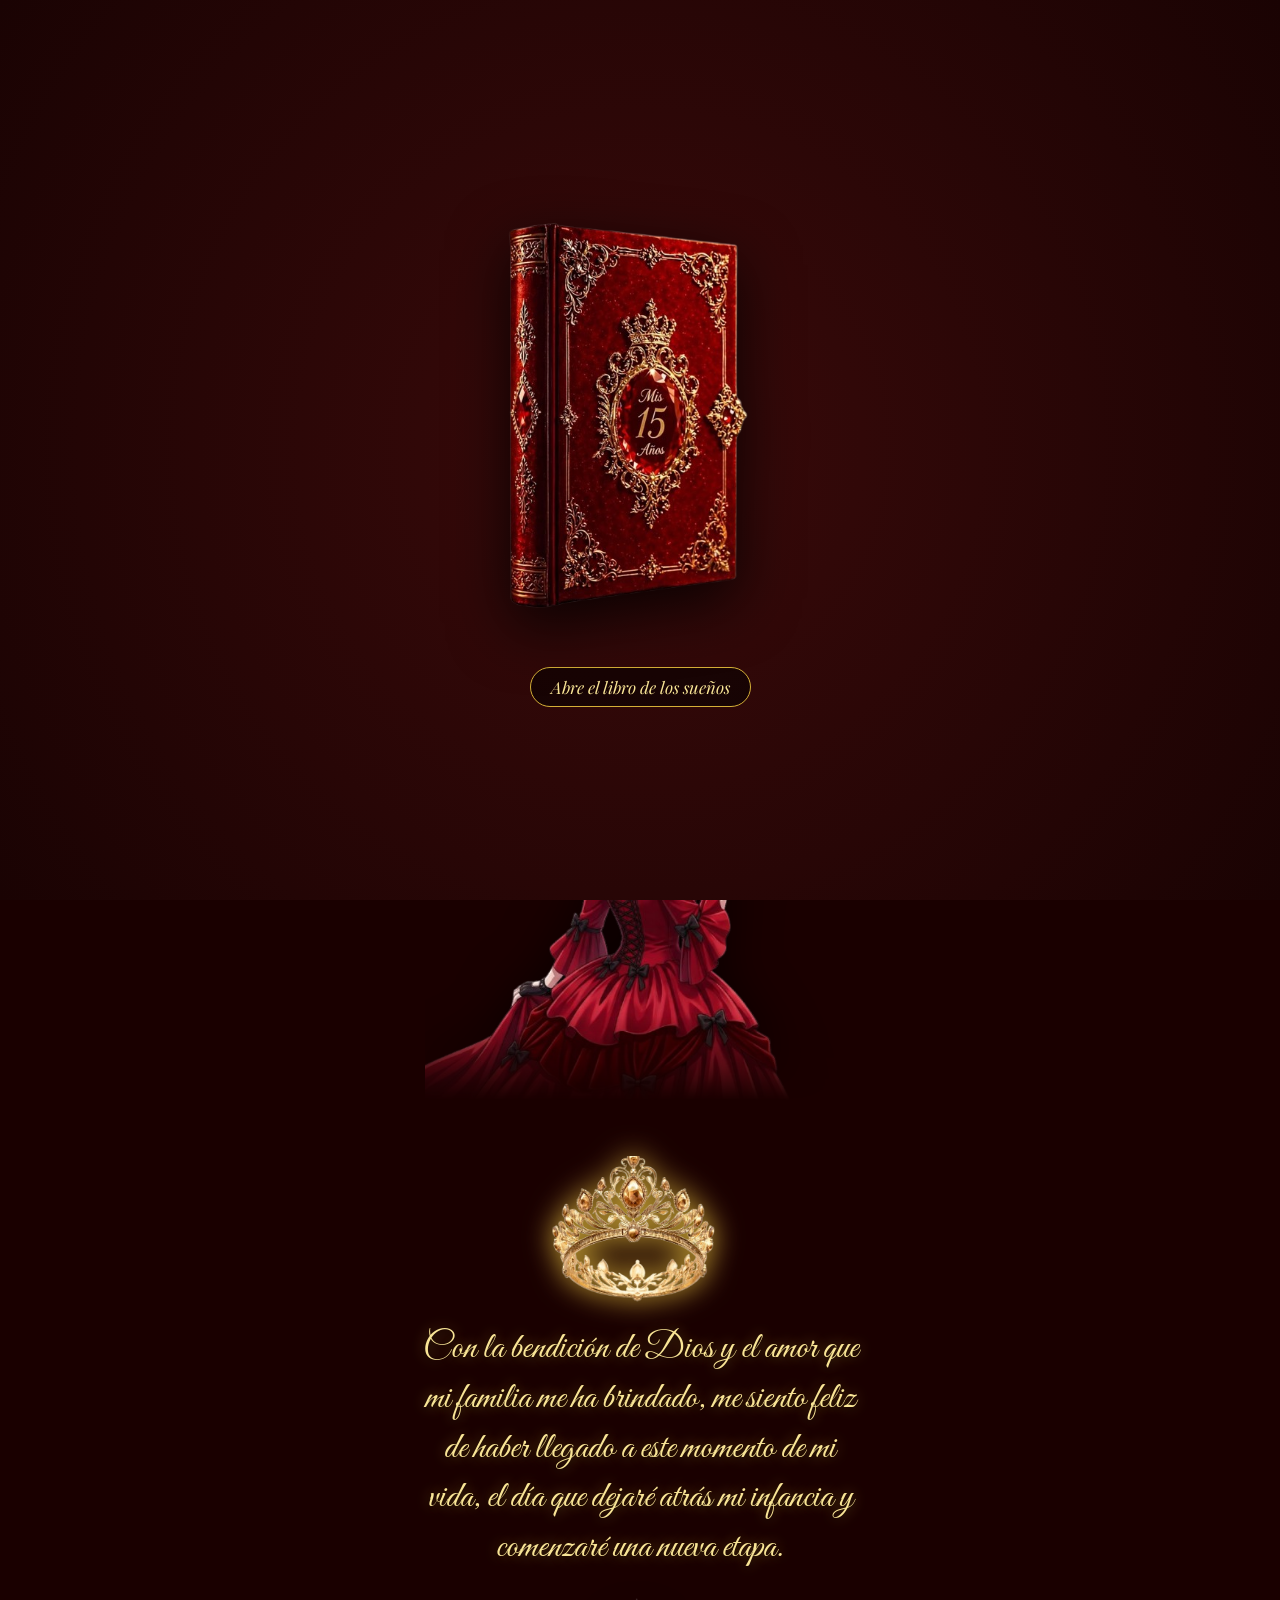
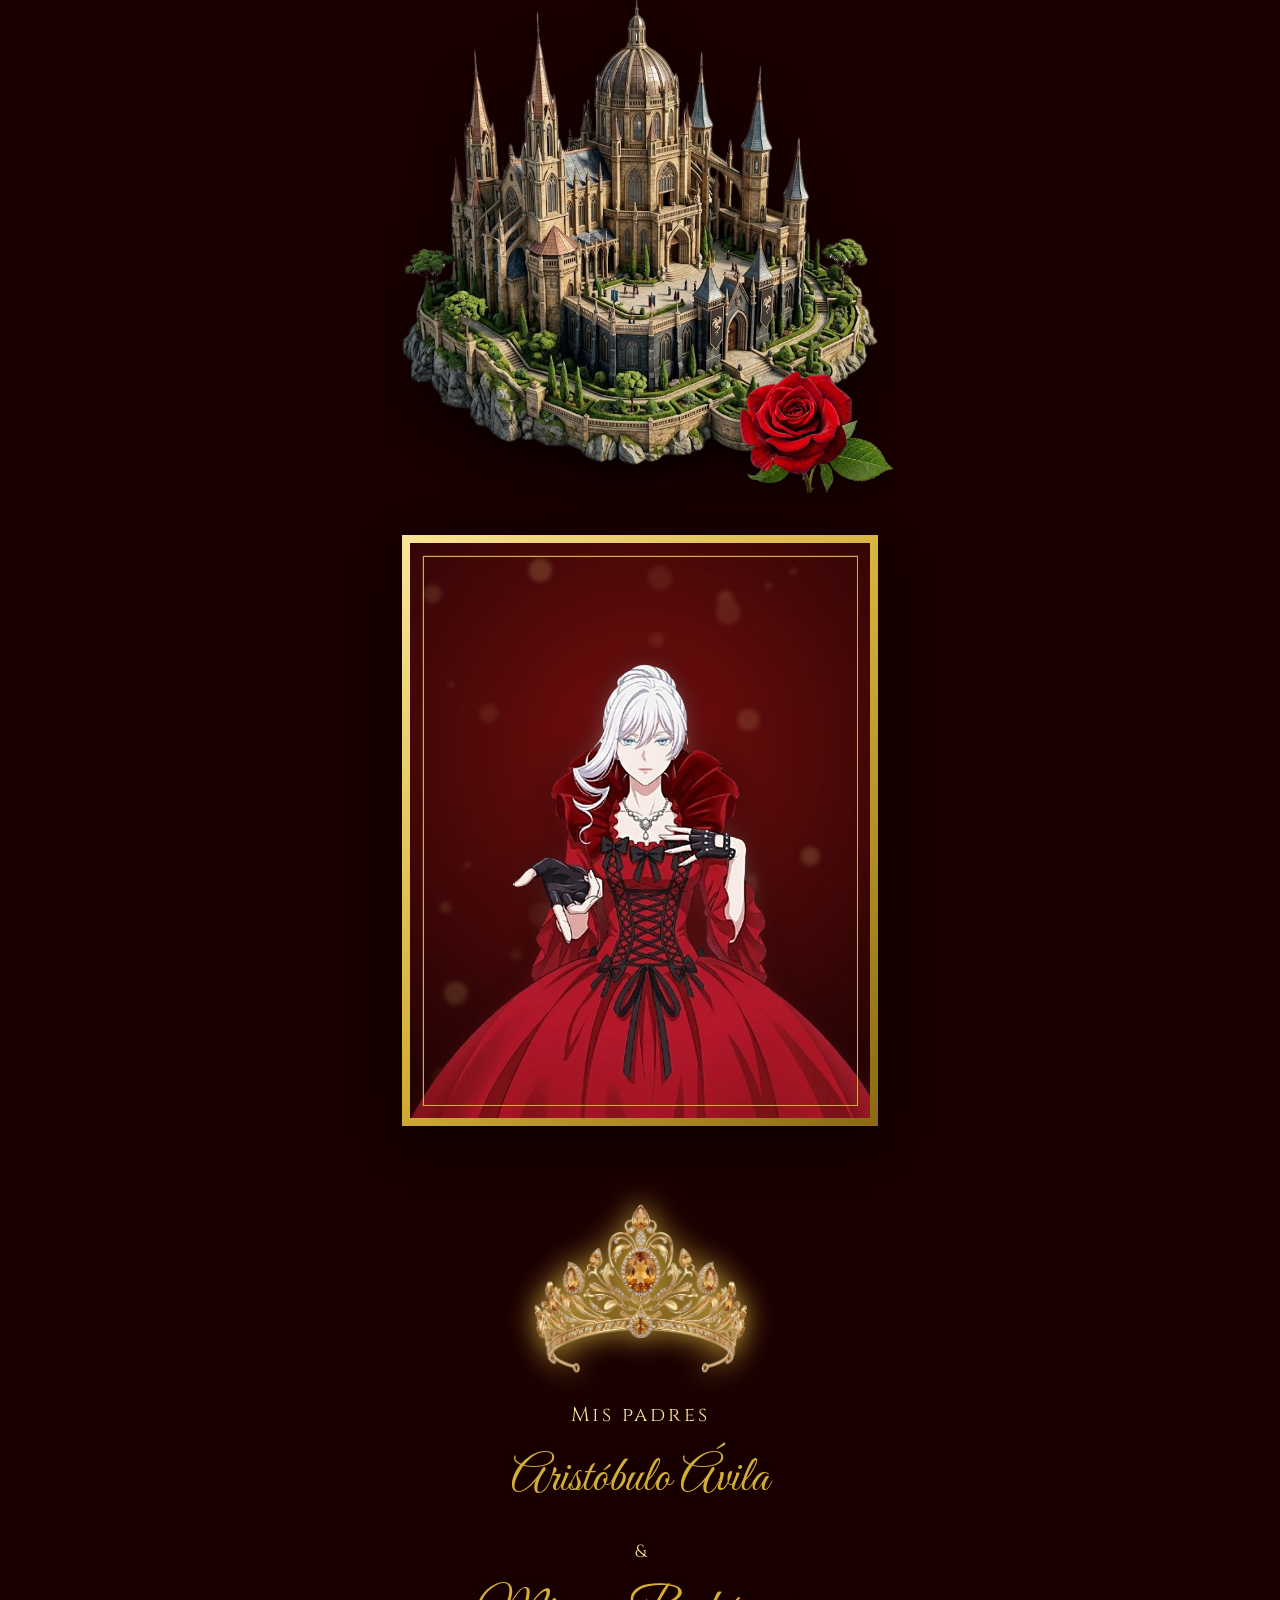
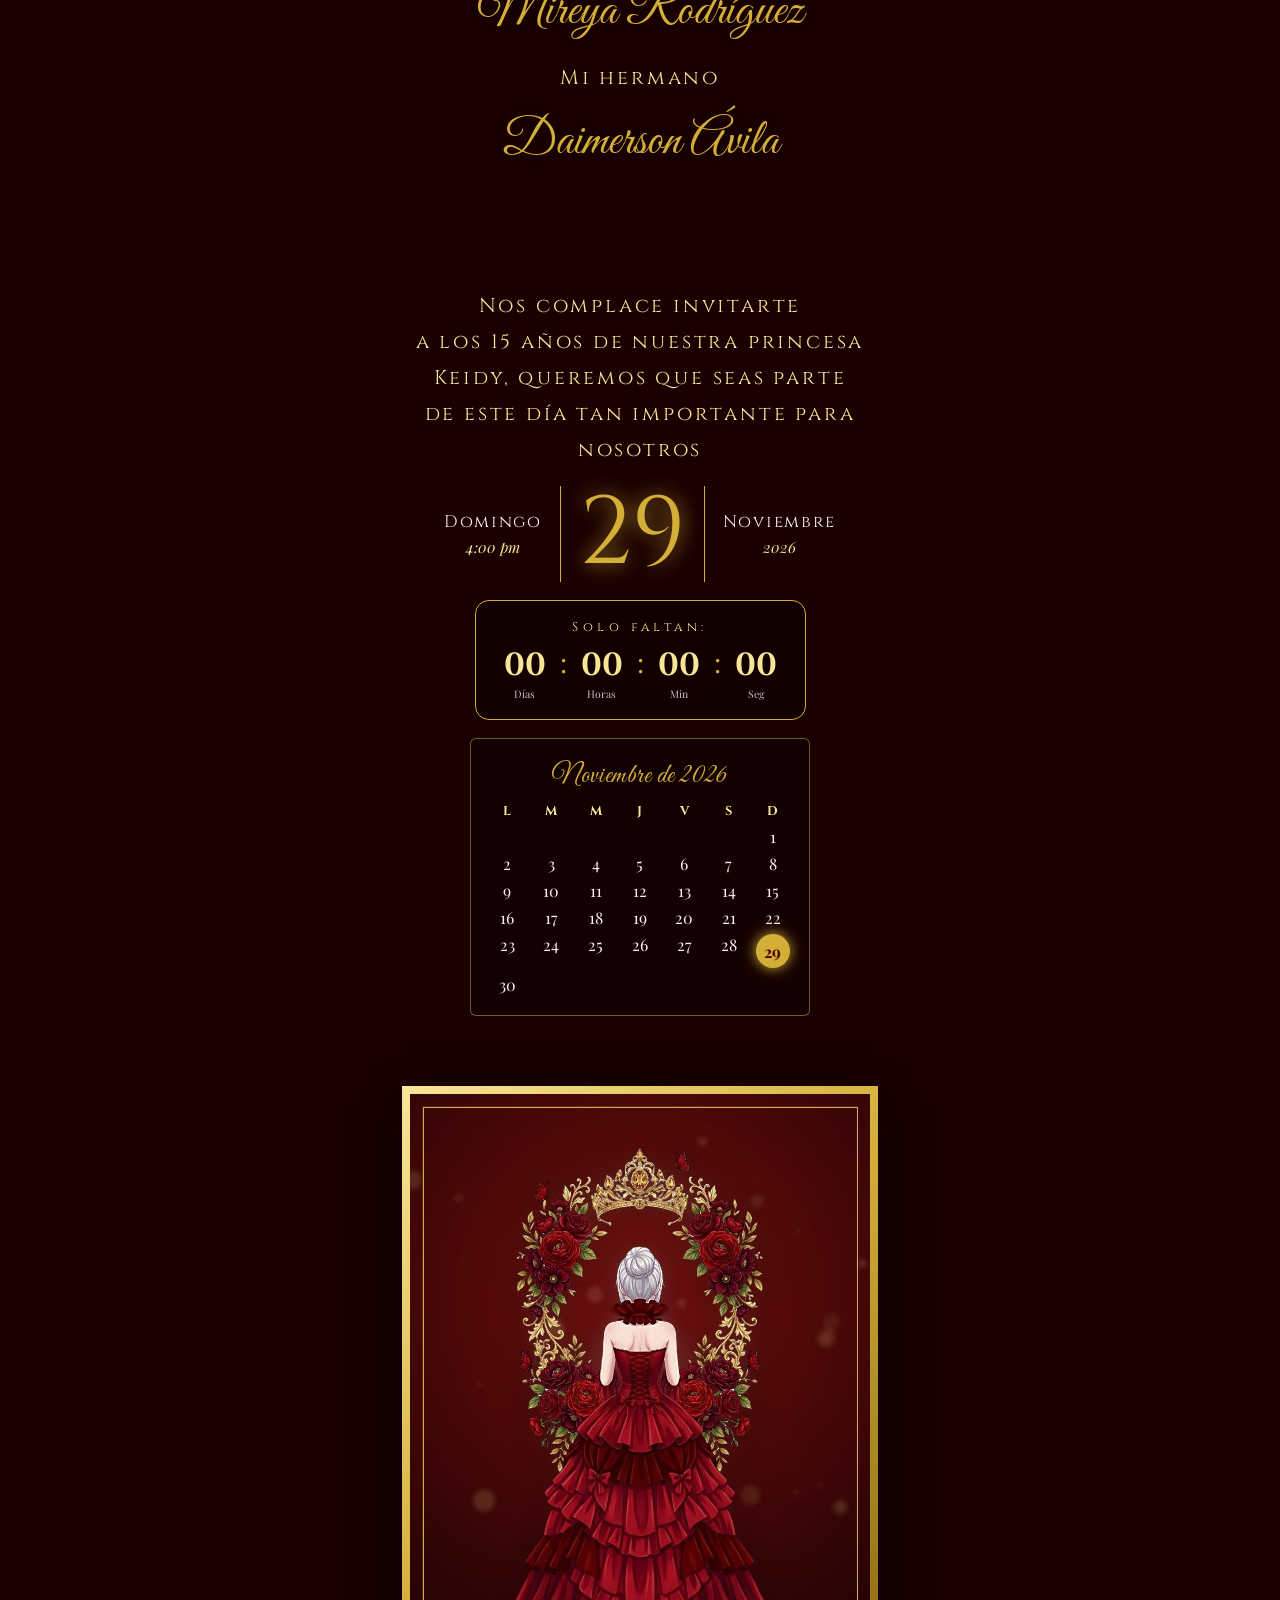
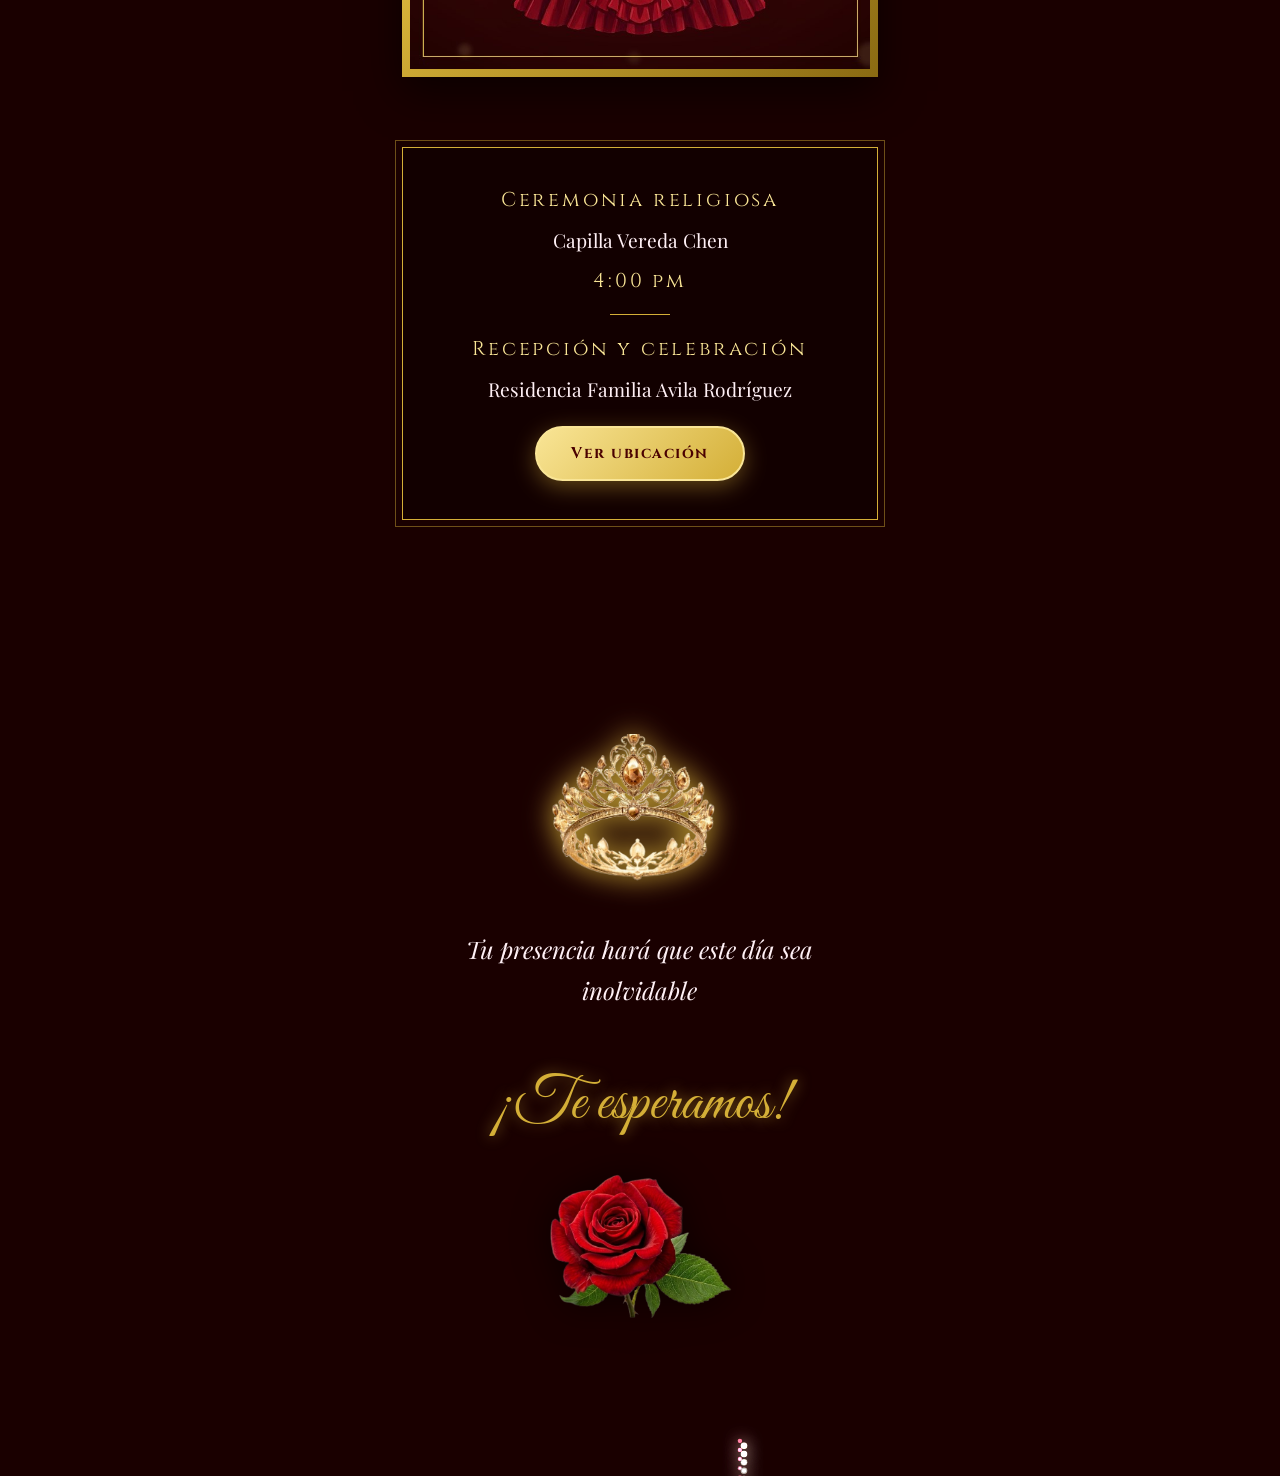
==== index.html @ 5eb992f4 "hora modificada1" ====
<!doctype html>
<html lang="es">
<head>
  <meta charset="UTF-8" />
  <meta name="viewport" content="width=device-width, initial-scale=1, viewport-fit=cover" />
  <title>Mis XV Años · Keidy Julieth</title>
  <meta name="description" content="Te invitamos a celebrar los 15 años de Keidy Julieth. Domingo 29 de noviembre de 2026." />
  <meta name="theme-color" content="#4a0000" />
  <!-- Vista previa al compartir por WhatsApp (si cambia el dominio, actualiza las 2 URLs de abajo) -->
  <meta property="og:type" content="website" />
  <meta property="og:locale" content="es_CO" />
  <meta property="og:site_name" content="Mis XV Años" />
  <meta property="og:title" content="Mis XV Años · Keidy Julieth" />
  <meta property="og:description" content="Te invitamos a celebrar mis 15 años. Domingo 29 de noviembre de 2026. ¡Abre tu invitación!" />
  <meta property="og:url" content="https://invitacion2-ashen.vercel.app/" />
  <meta property="og:image" content="https://invitacion2-ashen.vercel.app/assets/og.jpg" />
  <meta property="og:image:type" content="image/jpeg" />
  <meta property="og:image:width" content="1200" />
  <meta property="og:image:height" content="630" />
  <meta name="twitter:card" content="summary_large_image" />
  <link href="https://fonts.googleapis.com/css2?family=Great+Vibes&family=Playfair+Display:ital,wght@0,400;0,700;1,400&family=Cinzel:wght@400;700&display=swap" rel="stylesheet" />
  <link rel="stylesheet" href="assets/invitacion.css" />
</head>
<body class="bloqueado">

<!-- Música (YouTube oculto). El enlace se cambia en assets/invitacion.js -->
<div id="musica"><iframe id="yt" title="Música" allow="autoplay; encrypted-media" tabindex="-1"></iframe></div>
<button id="musicBtn" aria-label="Música"><span>♪</span></button>
<div id="petalos" aria-hidden="true"></div>
<div id="mariposas" aria-hidden="true"></div>
<button id="autoBtn" aria-label="Pausar o reanudar el recorrido automático"><span>❚❚</span></button>

<!-- PORTADA: el libro se abre al tocarlo -->
<div id="portada">
  <button id="abrir" aria-label="Abrir invitación">
    <img src="assets/img/libro.png" alt="Libro Mis 15 años" />
    <span>Abre el libro de los sueños</span>
  </button>
</div>

<main>
  <!-- 1. Hero -->
  <section class="sec hero">
    <img class="flores" src="assets/img/flores1.png" alt="" />
    <img class="bfly b1" src="assets/img/mar1.png" alt="" />
    <img class="bfly b2" src="assets/img/mar1.png" alt="" />
    <img class="bfly b3" src="assets/img/mar1.png" alt="" />
    <div class="aro"><img src="assets/img/aro.png" alt="" /><h1>Mis 15<br />Años</h1></div>
    <p class="nombre">Keidy Julieth</p>
    <p class="apellido">Avila Rodriguez</p>
    <img class="princesa" src="assets/img/princesa1.png" alt="" />
  </section>

  <!-- 2. Mensaje con el castillo -->
  <section class="sec" data-corazon>
    <img class="corona rev" src="assets/img/corona.png" alt="" />
    <p class="mensaje-script rev">Con la bendición de Dios y el amor que mi familia me ha brindado, me siento feliz de haber llegado a este momento de mi vida, el día que dejaré atrás mi infancia y comenzaré una nueva etapa.</p>
    <div class="castillo rev">
      <img src="assets/img/castillo.png" alt="Castillo" loading="lazy" />
      <img class="rosas" src="assets/img/rosa1.png" alt="" />
    </div>
  </section>

  <!-- 3. Foto -->
  <section class="band"><figure class="foto rev"><img src="assets/fotos/foto1.jpg" alt="Princesa" loading="lazy" /></figure></section>

  <!-- 4. Padres -->
  <section class="sec">
    <img class="corona rev" src="assets/img/corona1.png" alt="" />
    <h2 class="rev">Mis padres</h2>
    <p class="nombres rev">Aristóbulo Ávila<br /><span>&amp;</span><br />Mireya Rodríguez</p>
    <h2 class="rev">Mi hermano</h2>
    <p class="nombres rev">Daimerson Ávila</p>
  </section>

  <!-- 5. Fecha, cuenta regresiva, calendario -->
  <section class="sec fecha" data-corazon>
    <h2 class="rev invita">
      Nos complace invitarte<br />
      a los 15 años de nuestra princesa<br />
      Keidy, queremos que seas parte<br />
      de este día tan importante para nosotros
    </h2>
    <div class="dia rev">
      <div><b>Domingo</b><i>4:00 pm</i></div>
      <strong>29</strong>
      <div><b>Noviembre</b><i>2026</i></div>
    </div>
    <div class="cuenta rev">
      <p>Solo faltan:</p>
      <div class="cuenta-fila">
        <div><span id="cd-dias">--</span><small>Días</small></div><em>:</em>
        <div><span id="cd-horas">--</span><small>Horas</small></div><em>:</em>
        <div><span id="cd-min">--</span><small>Min</small></div><em>:</em>
        <div><span id="cd-seg">--</span><small>Seg</small></div>
      </div>
    </div>
    <div class="calendario rev" id="calendario" aria-label="Calendario de noviembre 2026"></div>
  </section>

  <!-- 6. Foto -->
  <section class="band"><figure class="foto rev"><img src="assets/fotos/foto2.jpg" alt="Princesa" loading="lazy" /></figure></section>

  <!-- 7. Lugares -->
  <section class="sec">
    <div class="marco rev">
      <h2>Ceremonia religiosa</h2>
      <p class="lugar">Capilla Vereda Chen</p>
      <h2>4:00 pm</h2>

      <span class="filete"></span>
      <h2>Recepción y celebración</h2>
      <p class="lugar">Residencia Familia Avila Rodríguez</p>
      <a class="boton" id="mapa" target="_blank" rel="noopener">Ver ubicación</a>
    </div>
  </section>


  <!-- 9. Confirmación y cierre -->
  <section class="sec cierre" data-corazon>
    <canvas id="fuegos" aria-hidden="true"></canvas>
    <img class="corona rev" src="assets/img/corona.png" alt="" />
    <p class="mensaje rev" id="mensaje">Tu presencia hará que este día sea inolvidable</p>
    <h2 class="titulo final rev">¡Te esperamos!</h2>
    <img class="rosa rev" src="assets/img/rosa1.png" alt="" />
  </section>
</main>

<script src="assets/invitacion.js"></script>
<script src="assets/fuegos.js"></script>
</body>
</html>
---- assets/invitacion.css ----
:root{--vino:#1a0303;--rojo:#4a0000;--rojo2:#7a0e0e;--oro:#d4af37;--oro2:#f9e596;--crema:#fff0f5}
*{margin:0;padding:0;box-sizing:border-box}
body{font-family:"Playfair Display",serif;background:#1a0000;color:var(--crema);overflow-x:hidden;-webkit-tap-highlight-color:transparent}
body.bloqueado{overflow:hidden;height:100dvh}
img{display:block;max-width:100%}
body::before{content:"";position:fixed;inset:0;z-index:-1;background:radial-gradient(circle at top,#7a0e0e 0%,#4a0000 50%,#1a0000 100%)}
main{max-width:520px;margin:0 auto;position:relative}

/* Secciones */
.sec{position:relative;min-height:auto;padding:56px 22px;display:flex;flex-direction:column;align-items:center;justify-content:center;gap:18px;text-align:center;overflow:hidden}
.band{padding:14px 22px}
h2{font-family:Cinzel,serif;font-weight:400;font-size:clamp(1rem,4.6vw,1.25rem);letter-spacing:.14em;color:var(--oro2)}
.corona{width:min(60%,230px);filter:drop-shadow(0 0 14px var(--oro))}
.flores{position:absolute;top:0;left:0;width:100%;pointer-events:none}

/* Hero */
.hero{min-height:100svh;justify-content:flex-start;padding:min(40vw,190px) 0 0;gap:0}
.aro{position:relative;width:min(68%,290px)}
.aro img{width:100%;filter:drop-shadow(0 0 14px rgba(212,175,55,.6))}
.aro h1{position:absolute;left:0;right:0;top:56%;translate:0 -50%;font-family:"Great Vibes",cursive;font-weight:400;font-size:clamp(2.6rem,13vw,4.2rem);line-height:.95;color:var(--oro);text-shadow:0 0 14px rgba(212,175,55,.8);animation:aparece 1.8s cubic-bezier(.2,.8,.2,1) both}
.nombre{font-family:"Great Vibes",cursive;font-size:clamp(2.6rem,13vw,4rem);color:var(--oro2);text-shadow:0 0 16px rgba(0,0,0,.7);margin-top:6px;animation:aparece 1.8s .8s cubic-bezier(.2,.8,.2,1) both}
.apellido{font-family:Cinzel,serif;letter-spacing:.3em;font-size:.85rem;color:var(--oro)}
.princesa{width:min(100%,430px);margin-top:auto;filter:drop-shadow(0 0 24px rgba(0,0,0,.6));-webkit-mask-image:linear-gradient(#000 78%,transparent);mask-image:linear-gradient(#000 78%,transparent)}
@keyframes aparece{from{opacity:0;transform:scale(.7) translateY(30px);filter:blur(8px)}to{opacity:1;transform:none;filter:none}}
.bfly{position:absolute;width:44px;z-index:3;pointer-events:none;filter:drop-shadow(0 0 8px rgba(255,255,255,.35))}
.b1{left:12%;top:46%;animation:vuelo1 9s ease-in-out infinite}
.b2{right:10%;top:62%;animation:vuelo2 11s ease-in-out infinite}
.b3{left:40%;top:78%;animation:vuelo3 13s ease-in-out infinite}
@keyframes vuelo1{50%{transform:translate(70px,-90px) rotate(25deg)}}
@keyframes vuelo2{50%{transform:translate(-90px,-60px) rotate(-30deg)}}
@keyframes vuelo3{50%{transform:translate(60px,-120px) rotate(18deg)}}

/* Marcos de texto */
.marco{position:relative;width:100%;padding:38px 24px;border:1px solid var(--oro);outline:1px solid rgba(212,175,55,.45);outline-offset:6px;background:rgba(0,0,0,.28);display:flex;flex-direction:column;align-items:center;gap:14px}
.texto{font-style:italic;font-size:clamp(1.05rem,4.7vw,1.3rem);line-height:1.85;color:var(--crema)}
.lugar{font-size:1.2rem;color:var(--crema)}
.filete{width:60px;height:1px;background:var(--oro);margin:6px 0}
.nombres{font-family:"Great Vibes",cursive;font-size:clamp(2.2rem,10vw,3.1rem);line-height:1.35;color:var(--oro);text-shadow:0 0 12px rgba(0,0,0,.5)}
.nombres span{font-family:Cinzel,serif;font-size:1.1rem;color:var(--oro2)}
.titulo{font-family:"Great Vibes",cursive;font-size:clamp(2.6rem,12vw,3.8rem);letter-spacing:0;color:var(--oro);text-shadow:0 0 14px rgba(212,175,55,.6)}
.boton{display:inline-block;margin-top:10px;padding:15px 34px;border-radius:50px;border:2px solid var(--oro2);background:linear-gradient(135deg,var(--oro2),var(--oro));color:var(--rojo);font:700 .95rem Cinzel,serif;letter-spacing:.1em;text-decoration:none;box-shadow:0 6px 22px rgba(212,175,55,.4);transition:transform .25s}
.boton:hover,.boton:focus-visible{transform:scale(1.05)}

/* Fotos */
.foto{width:100%;padding:8px;background:linear-gradient(135deg,var(--oro2),var(--oro),#8a6a12);box-shadow:0 14px 40px rgba(0,0,0,.6)}
.foto img{width:100%;aspect-ratio:4/5;object-fit:cover}
.rejilla{display:grid;grid-template-columns:1fr 1fr;gap:12px;width:100%}
.rejilla figure{padding:5px;background:var(--oro);cursor:zoom-in}
.rejilla img{width:100%;aspect-ratio:4/5;object-fit:cover}
.galeria{gap:26px}
#visor{position:fixed;inset:0;z-index:9990;background:rgba(10,0,0,.92);display:flex;align-items:center;justify-content:center;padding:20px;cursor:zoom-out}
#visor[hidden]{display:none}
#visor img{max-height:92dvh;border:3px solid var(--oro)}

/* Fecha */
.invita{line-height:1.8}
.dia{display:flex;align-items:center;justify-content:center;gap:18px}
.dia div{display:flex;flex-direction:column;gap:4px}
.dia b{font:400 1.05rem Cinzel,serif;letter-spacing:.1em;color:var(--crema)}
.dia i{font-size:.95rem;color:var(--oro2)}
.dia strong{font:400 clamp(4rem,22vw,6rem)/1 Cinzel,serif;color:var(--oro);text-shadow:0 0 20px rgba(212,175,55,.8);padding:0 18px;border-inline:1px solid var(--oro)}
.cuenta{padding:18px 22px;border:1px solid var(--oro);border-radius:14px;background:rgba(0,0,0,.3)}
.cuenta p{font:.8rem Cinzel,serif;letter-spacing:.35em;color:var(--oro2);margin-bottom:8px}
.cuenta-fila{display:flex;align-items:flex-start;gap:8px}
.cuenta-fila div{display:flex;flex-direction:column;min-width:54px}
.cuenta-fila span{font:700 2rem Cinzel,serif;color:var(--oro2)}
.cuenta-fila small{font-size:.65rem;color:var(--crema);opacity:.8}
.cuenta-fila em{font-style:normal;font-size:1.7rem;color:var(--oro)}
.calendario{width:min(100%,340px);padding:20px 14px;border:1px solid rgba(212,175,55,.5);border-radius:6px;background:rgba(0,0,0,.25)}
.calendario h3{font:400 1.7rem "Great Vibes",cursive;color:var(--oro);margin-bottom:10px;letter-spacing:.02em}
.cal-rejilla{display:grid;grid-template-columns:repeat(7,1fr);gap:6px 0;font-size:1rem}
.cal-rejilla b{font:700 .8rem Cinzel,serif;color:var(--oro2)}
.cal-rejilla .hoy{display:grid;place-items:center;width:34px;height:34px;margin:0 auto;border-radius:50%;background:var(--oro);color:var(--rojo);font-weight:700;box-shadow:0 0 14px var(--oro)}

/* Cierre */
.cierre{gap:22px}
.mensaje{font-style:italic;font-size:clamp(1.2rem,5.4vw,1.5rem);line-height:1.7;min-height:5.2em;display:flex;align-items:center;max-width:90%;transition:opacity .5s,transform .5s}
.final{margin-top:12px}
.rosa{width:min(46%,190px);filter:drop-shadow(0 0 18px rgba(0,0,0,.6))}

/* Portada */
#portada{position:fixed;inset:0;z-index:9999;display:grid;place-items:center;background:radial-gradient(circle at center,#3a0a0a,var(--vino));transition:opacity 1.2s,visibility 1.2s}
#portada.abierta{opacity:0;visibility:hidden;pointer-events:none}
#abrir{background:none;border:0;color:var(--oro2);display:flex;flex-direction:column;align-items:center;gap:24px;cursor:pointer;font:italic 1.05rem "Playfair Display",serif}
#abrir img{width:min(70vw,300px);filter:drop-shadow(0 20px 30px rgba(0,0,0,.8));animation:flota 4s ease-in-out infinite;transition:transform 1.2s}
#abrir span{padding:8px 20px;border:1px solid var(--oro);border-radius:30px;background:rgba(0,0,0,.5);animation:pulso 2s infinite}
#portada.abierta #abrir img{transform:scale(1.5)}
@keyframes flota{50%{transform:translateY(-10px)}}
@keyframes pulso{50%{opacity:.55}}

/* Botón de música y pétalos */
#musicBtn{position:fixed;top:max(16px,env(safe-area-inset-top));right:16px;z-index:9000;width:52px;height:52px;border-radius:50%;border:2px solid var(--oro);background:linear-gradient(135deg,#b30000,var(--rojo));color:var(--oro2);font-size:1.5rem;cursor:pointer;box-shadow:0 5px 20px rgba(0,0,0,.6),0 0 15px rgba(212,175,55,.5)}
#musicBtn.playing span{display:inline-block;animation:gira 3s linear infinite}
@keyframes gira{to{transform:rotate(360deg)}}
#musica{position:absolute;width:1px;height:1px;opacity:0;overflow:hidden;pointer-events:none}
#petalos{position:fixed;inset:0;z-index:50;pointer-events:none;overflow:hidden}
.petalo{position:absolute;top:-8vh;opacity:.9;animation:cae linear infinite;filter:drop-shadow(0 0 4px rgba(179,0,0,.5))}
@keyframes cae{to{transform:translate(var(--dx),112vh) rotate(var(--rot))}}

/* Aparición al hacer scroll (la activa el JS) */
.js .rev{opacity:0;transform:translateY(36px);transition:opacity 1s ease,transform 1s ease}
.js .rev.in{opacity:1;transform:none}
:focus-visible{outline:3px solid var(--oro2);outline-offset:3px}
@media (prefers-reduced-motion:reduce){*,*::before,*::after{animation:none!important;transition:none!important}.petalo{display:none}.js .rev{opacity:1;transform:none}}

/* Recorrido automático, mariposas y variedad de entradas */
#autoBtn{position:fixed;top:calc(max(16px,env(safe-area-inset-top)) + 62px);right:16px;z-index:9000;width:52px;height:52px;border-radius:50%;border:2px solid var(--oro);background:rgba(74,0,0,.85);color:var(--oro2);font-size:.95rem;cursor:pointer;display:grid;place-items:center;box-shadow:0 5px 20px rgba(0,0,0,.6),0 0 15px rgba(212,175,55,.4)}
#mariposas{position:fixed;inset:0;z-index:60;pointer-events:none;overflow:hidden}
.mari{position:fixed;left:0;top:0;width:40px;opacity:0;pointer-events:none;animation:aleteo .45s ease-in-out infinite;filter:drop-shadow(0 0 6px rgba(255,255,255,.3))}
@keyframes aleteo{50%{scale:1 .68}}
.js .foto.rev:not(.in){transform:translateY(46px) scale(.93) rotate(-2.5deg)}
.js .marco.rev:not(.in){transform:scale(.92)}
.js .rejilla figure.rev:nth-child(odd):not(.in){transform:translateX(-46px) rotate(-3deg)}
.js .rejilla figure.rev:nth-child(even):not(.in){transform:translateX(46px) rotate(3deg)}
.js .rejilla figure:nth-child(3).rev{transition-delay:.15s}.js .rejilla figure:nth-child(4).rev{transition-delay:.3s}
.js .corona.rev:not(.in){transform:translateY(-30px) scale(.8)}
@media (prefers-reduced-motion:reduce){.mari{display:none}}

/* Cierre con fuegos artificiales */
.cierre{min-height:100svh}
#fuegos{position:absolute;inset:0;width:100%;height:100%;z-index:0;pointer-events:none}
.cierre>*:not(canvas){position:relative;z-index:1}

/* Mensaje con castillo */
.mensaje-script{font-family:"Great Vibes",cursive;font-size:clamp(1.7rem,7.6vw,2.3rem);line-height:1.35;color:var(--oro2);text-shadow:0 0 14px rgba(212,175,55,.45),0 2px 6px rgba(0,0,0,.6);max-width:94%}
.castillo{position:relative;width:100%;margin-top:6px}
.castillo>img:first-child{width:100%;filter:drop-shadow(0 18px 24px rgba(0,0,0,.65))}
.castillo .rosas{position:absolute;right:-4%;bottom:-6%;width:34%;filter:drop-shadow(0 6px 10px rgba(0,0,0,.6))}
.js .castillo.rev:not(.in){transform:translateY(50px) scale(.9)}
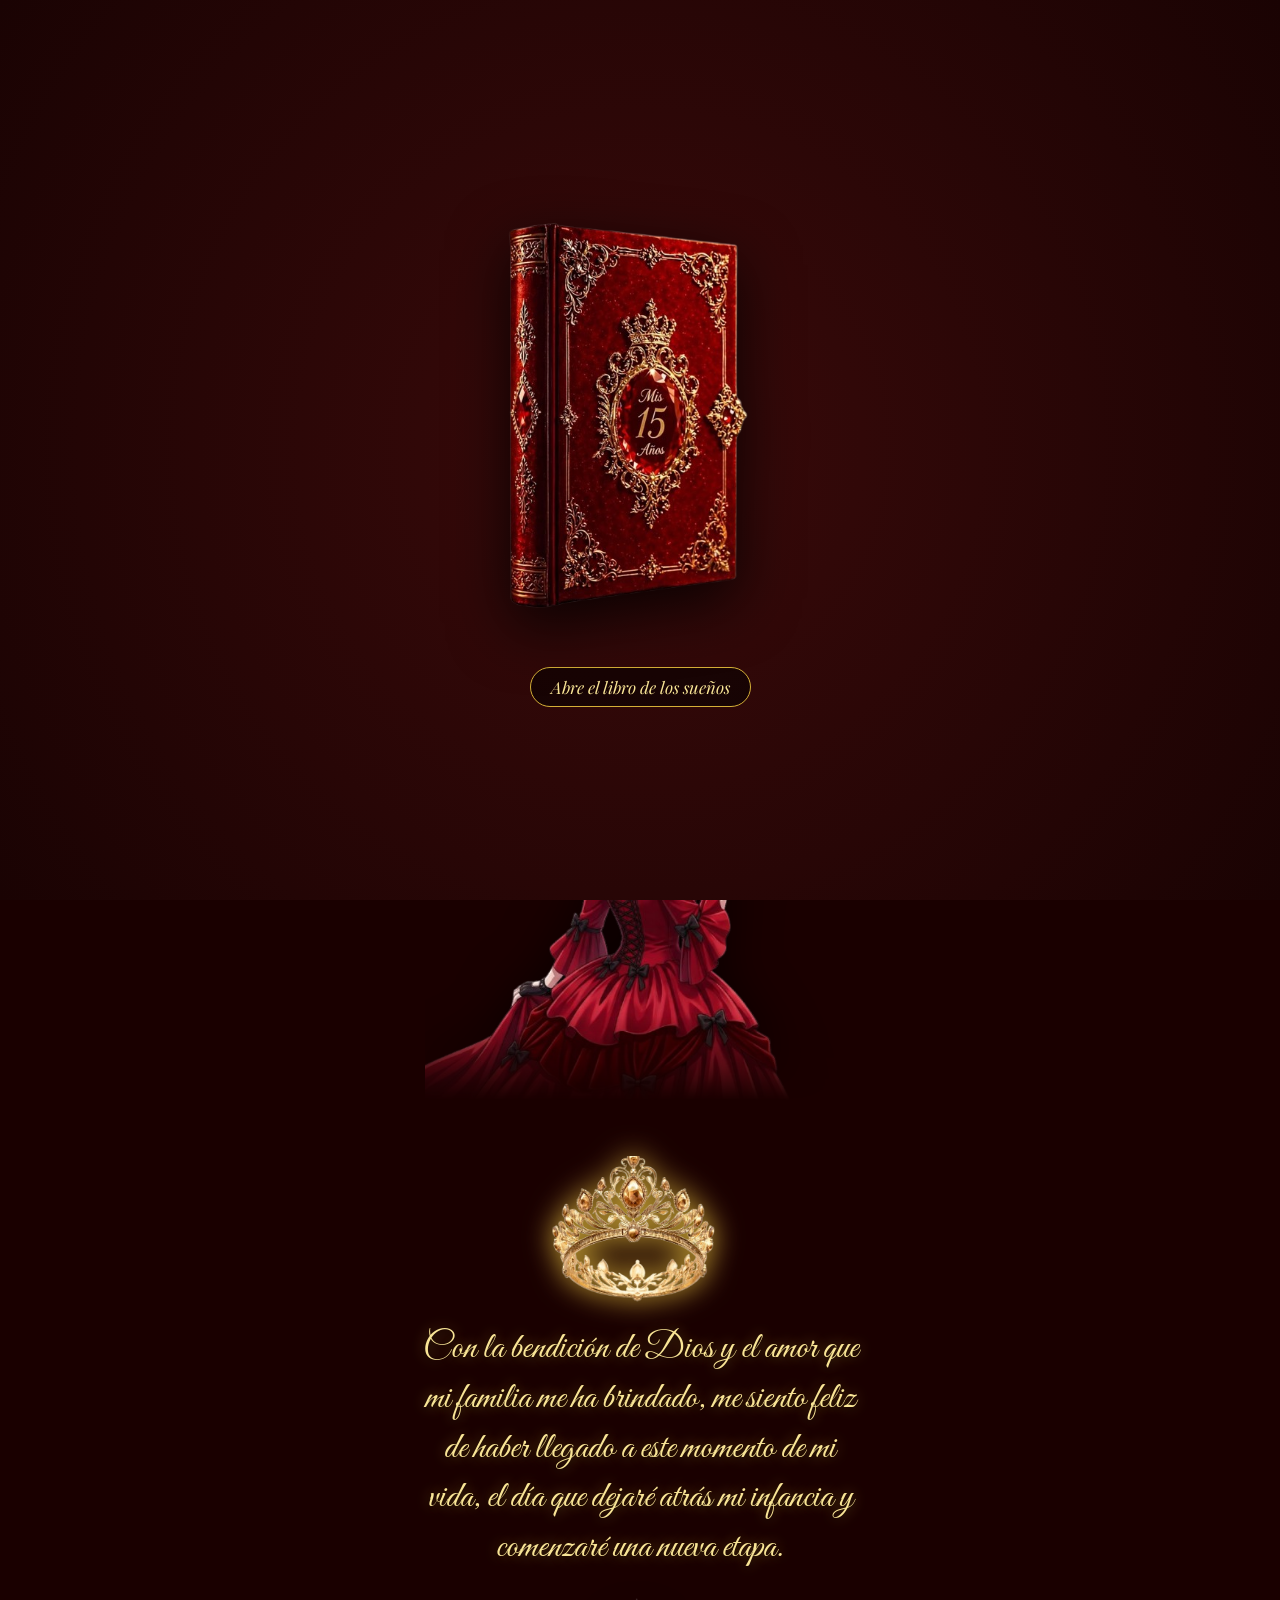
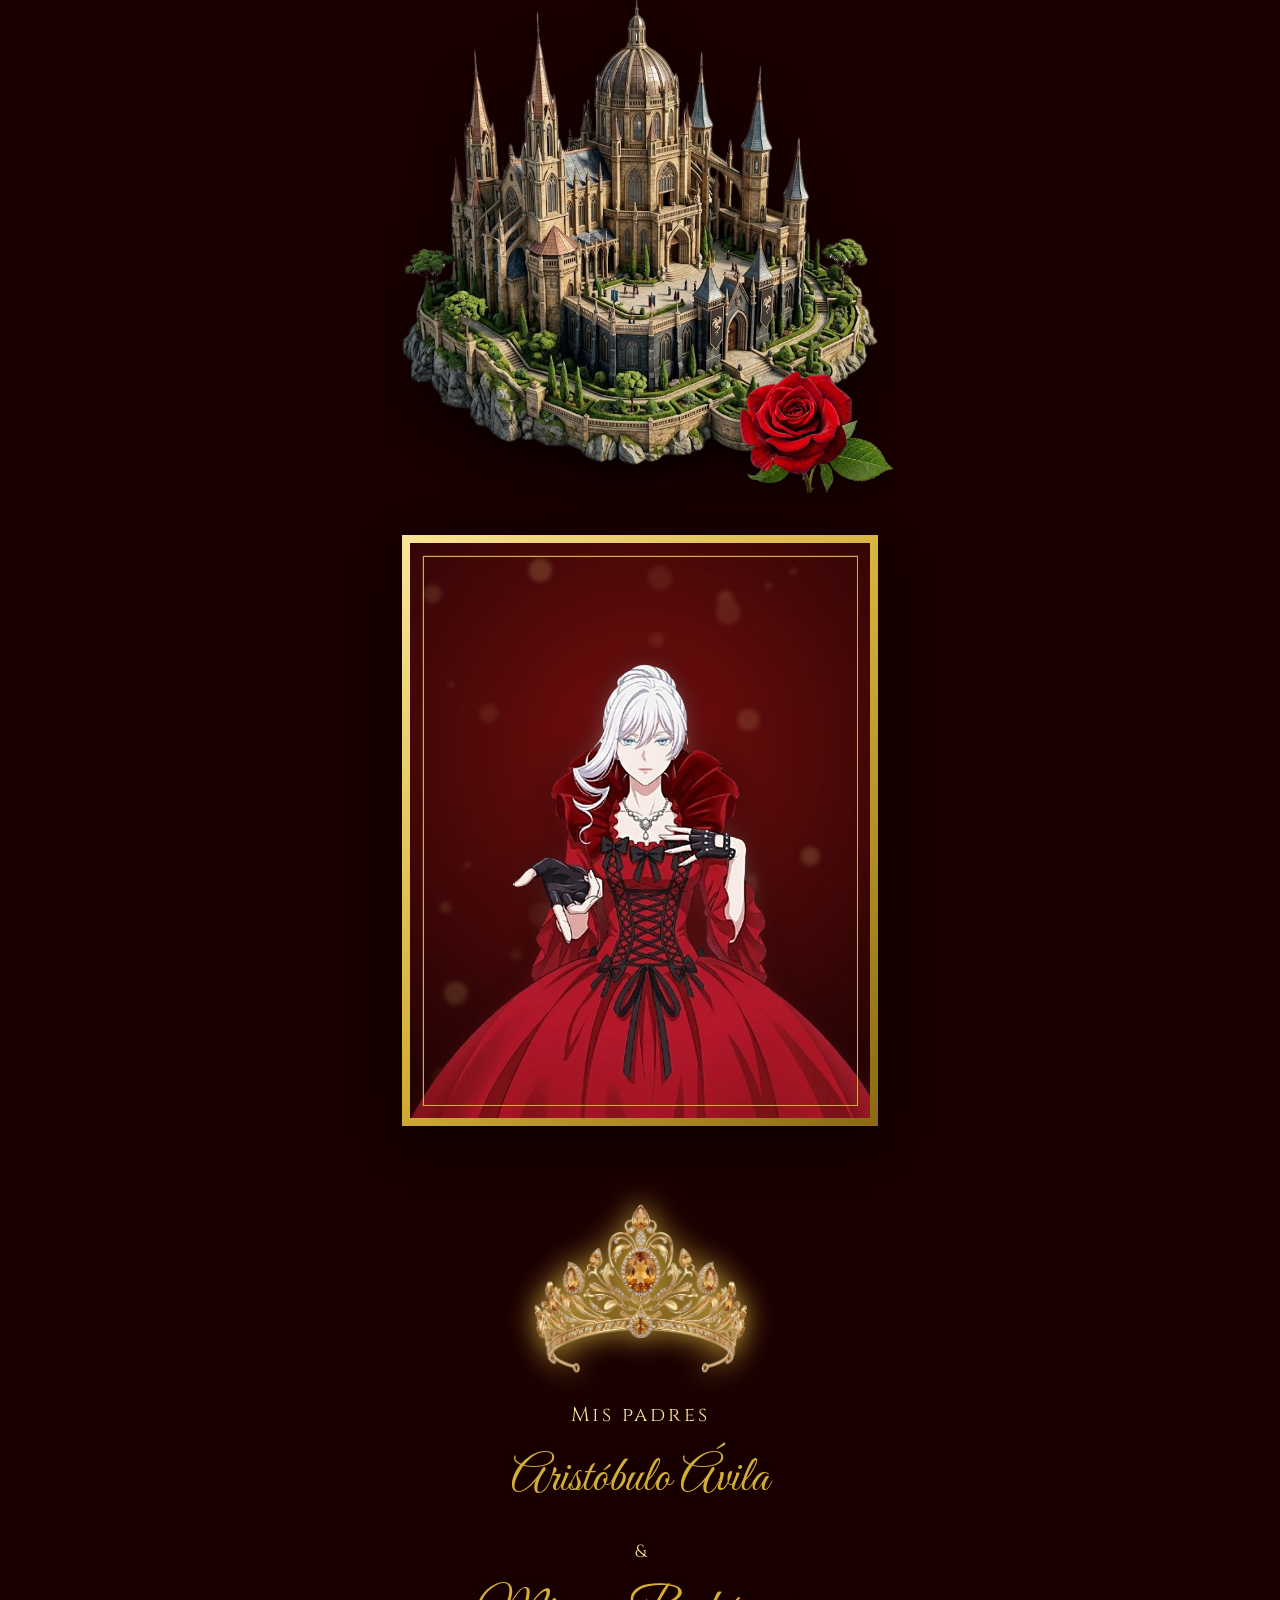
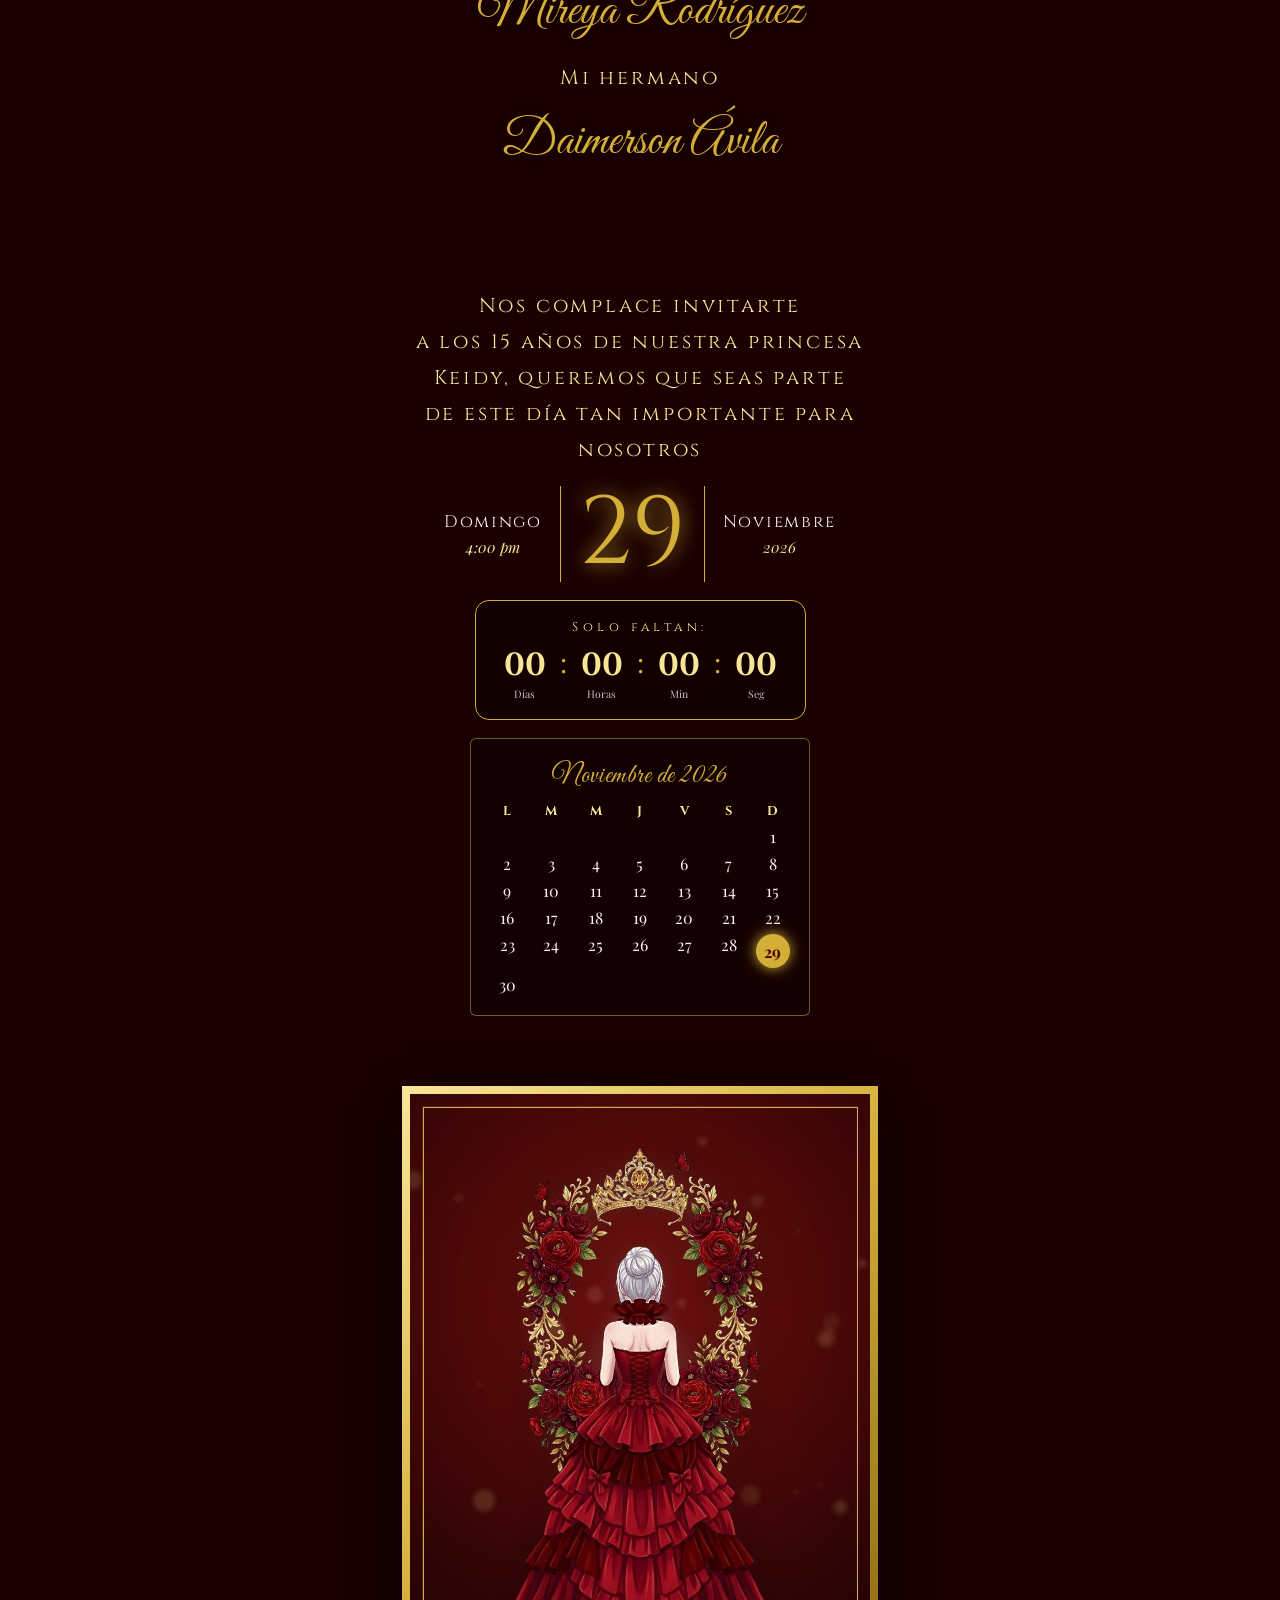
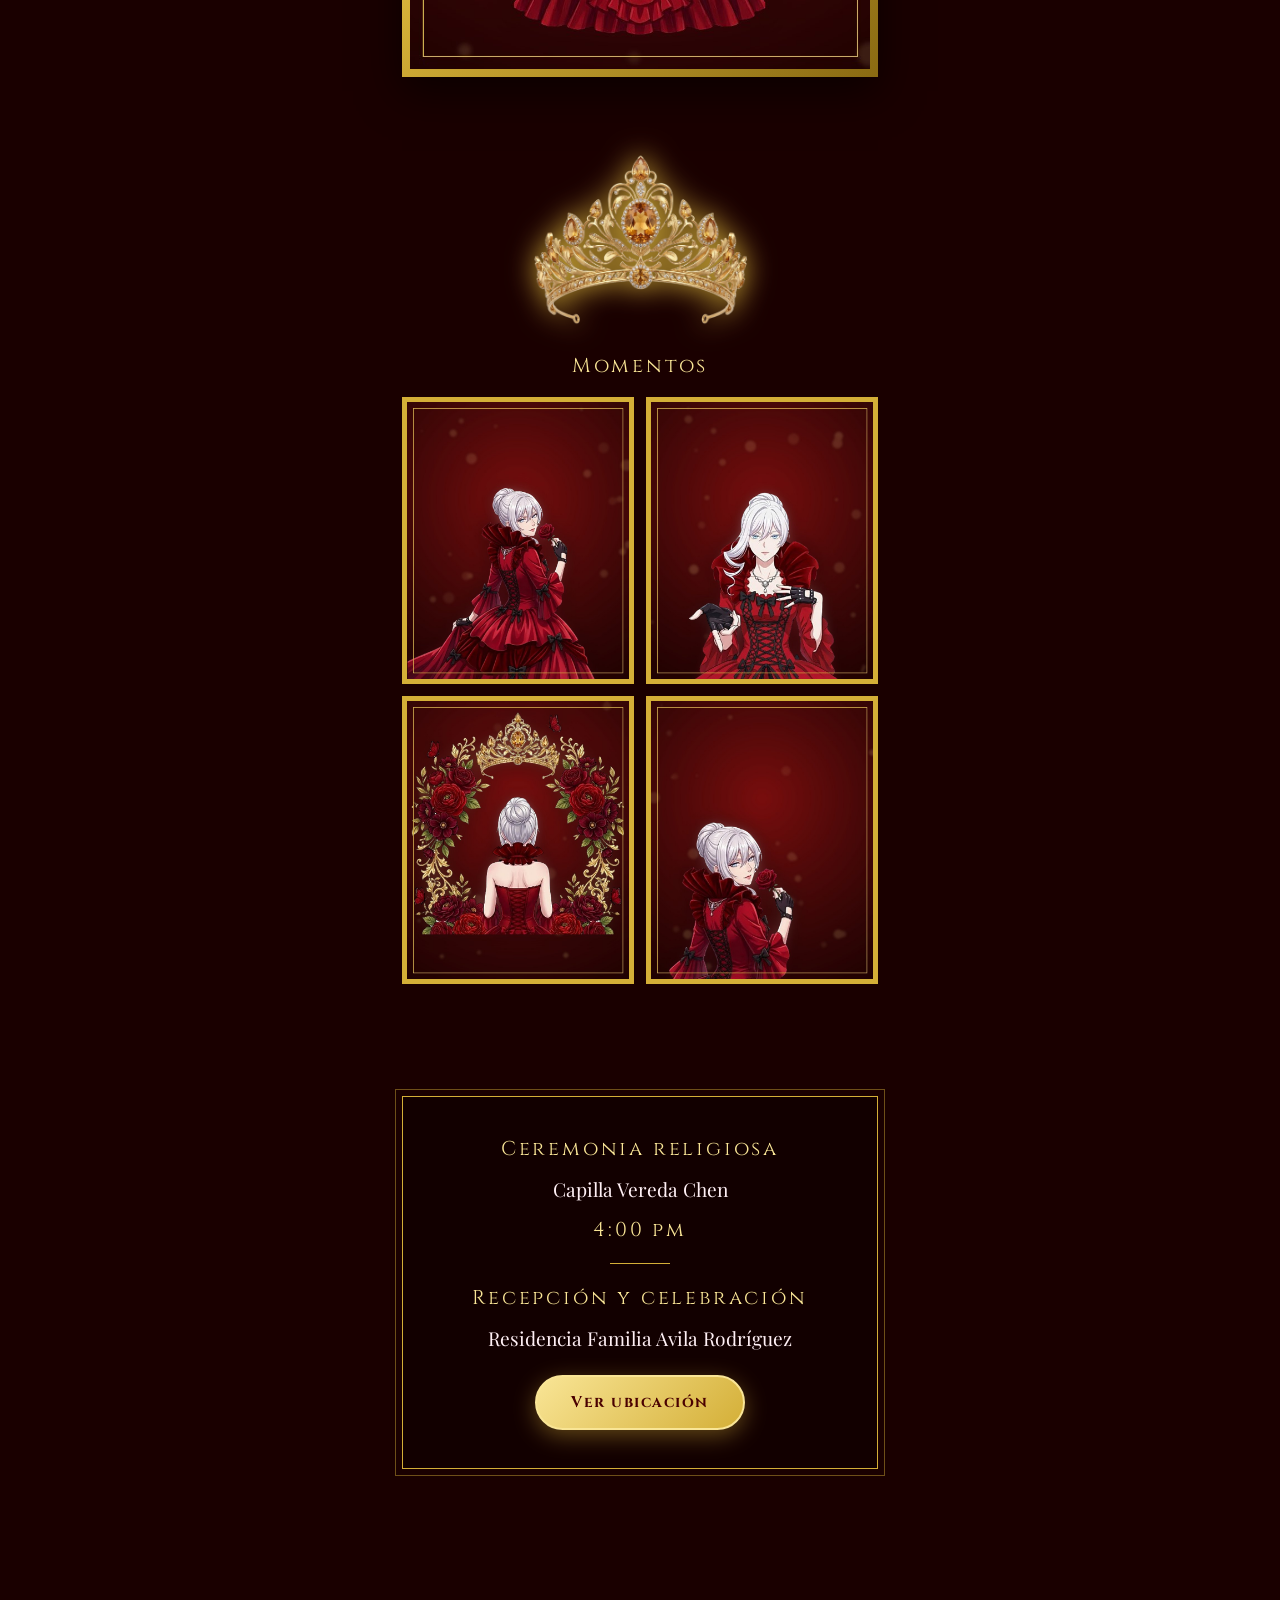
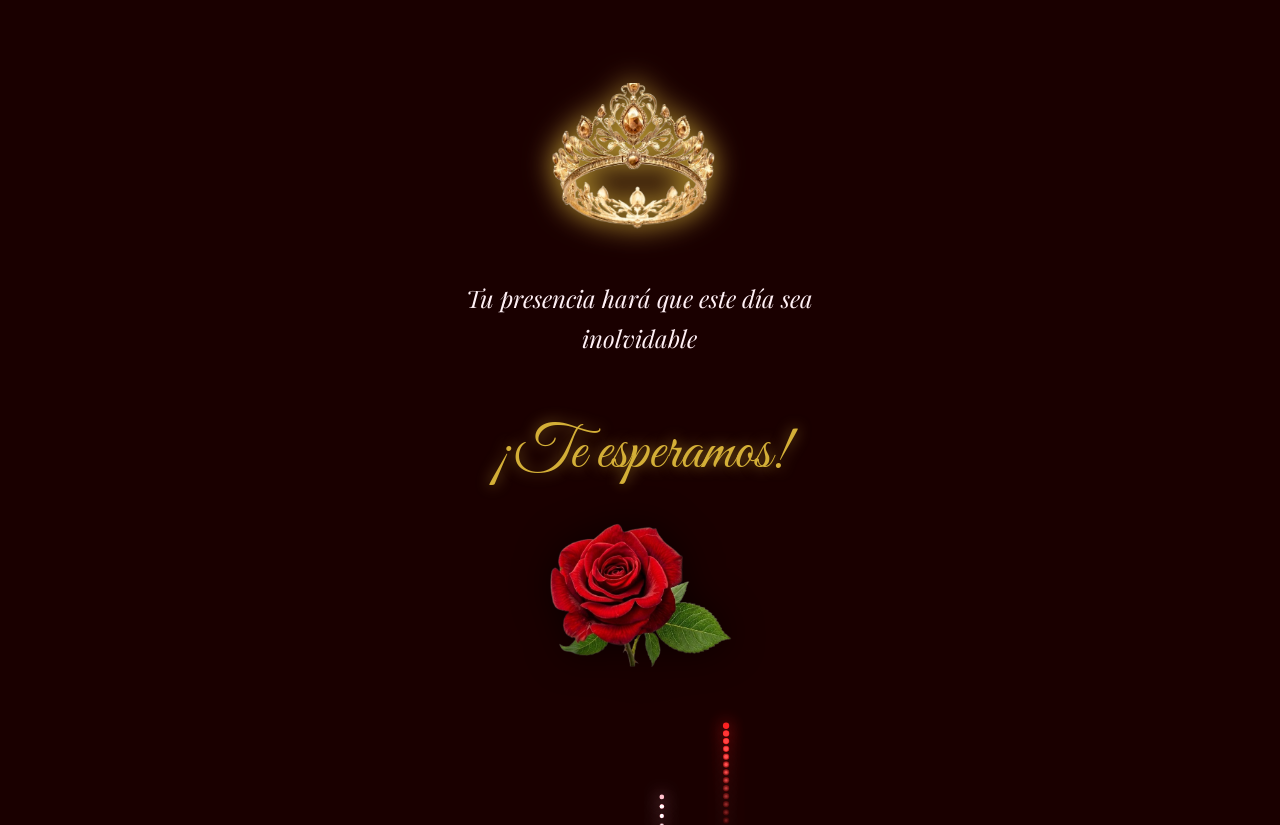
==== commit 49907664: "refactor: monolito limpio + rediseno visual + galeria de fotos" ====
--- a/index.html
+++ b/index.html
@@ -6,18 +6,18 @@
   <title>Mis XV Años · Keidy Julieth</title>
   <meta name="description" content="Te invitamos a celebrar los 15 años de Keidy Julieth. Domingo 29 de noviembre de 2026." />
   <meta name="theme-color" content="#4a0000" />
-  <!-- Vista previa al compartir por WhatsApp (si cambia el dominio, actualiza las 2 URLs de abajo) -->
-  <meta property="og:type" content="website" />
-  <meta property="og:locale" content="es_CO" />
-  <meta property="og:site_name" content="Mis XV Años" />
-  <meta property="og:title" content="Mis XV Años · Keidy Julieth" />
-  <meta property="og:description" content="Te invitamos a celebrar mis 15 años. Domingo 29 de noviembre de 2026. ¡Abre tu invitación!" />
-  <meta property="og:url" content="https://invitacion2-ashen.vercel.app/" />
-  <meta property="og:image" content="https://invitacion2-ashen.vercel.app/assets/og.jpg" />
-  <meta property="og:image:type" content="image/jpeg" />
-  <meta property="og:image:width" content="1200" />
+  <meta property="og:type"         content="website" />
+  <meta property="og:locale"       content="es_CO" />
+  <meta property="og:site_name"    content="Mis XV Años" />
+  <meta property="og:title"        content="Mis XV Años · Keidy Julieth" />
+  <meta property="og:description"  content="Te invitamos a celebrar mis 15 años. Domingo 29 de noviembre de 2026. ¡Abre tu invitación!" />
+  <meta property="og:url"          content="https://invitacion2-ashen.vercel.app/" />
+  <meta property="og:image"        content="https://invitacion2-ashen.vercel.app/assets/og.jpg" />
+  <meta property="og:image:type"   content="image/jpeg" />
+  <meta property="og:image:width"  content="1200" />
   <meta property="og:image:height" content="630" />
-  <meta name="twitter:card" content="summary_large_image" />
+  <meta name="twitter:card"        content="summary_large_image" />
+
   <link href="https://fonts.googleapis.com/css2?family=Great+Vibes&family=Playfair+Display:ital,wght@0,400;0,700;1,400&family=Cinzel:wght@400;700&display=swap" rel="stylesheet" />
   <link rel="stylesheet" href="assets/invitacion.css" />
 </head>
@@ -25,8 +25,9 @@
 
 <!-- Música (YouTube oculto). El enlace se cambia en assets/invitacion.js -->
 <div id="musica"><iframe id="yt" title="Música" allow="autoplay; encrypted-media" tabindex="-1"></iframe></div>
+
 <button id="musicBtn" aria-label="Música"><span>♪</span></button>
-<div id="petalos" aria-hidden="true"></div>
+<div id="petalos"   aria-hidden="true"></div>
 <div id="mariposas" aria-hidden="true"></div>
 <button id="autoBtn" aria-label="Pausar o reanudar el recorrido automático"><span>❚❚</span></button>
 
@@ -39,16 +40,20 @@
 </div>
 
 <main>
+
   <!-- 1. Hero -->
   <section class="sec hero">
     <img class="flores" src="assets/img/flores1.png" alt="" />
     <img class="bfly b1" src="assets/img/mar1.png" alt="" />
     <img class="bfly b2" src="assets/img/mar1.png" alt="" />
     <img class="bfly b3" src="assets/img/mar1.png" alt="" />
-    <div class="aro"><img src="assets/img/aro.png" alt="" /><h1>Mis 15<br />Años</h1></div>
+    <div class="aro">
+      <img src="assets/img/aro.png" alt="" />
+      <h1>Mis 15<br />Años</h1>
+    </div>
     <p class="nombre">Keidy Julieth</p>
     <p class="apellido">Avila Rodriguez</p>
-    <img class="princesa" src="assets/img/princesa1.png" alt="" />
+    <img class="princesa" src="assets/img/princesa1.png" alt="Keidy Julieth" />
   </section>
 
   <!-- 2. Mensaje con el castillo -->
@@ -61,8 +66,12 @@
     </div>
   </section>
 
-  <!-- 3. Foto -->
-  <section class="band"><figure class="foto rev"><img src="assets/fotos/foto1.jpg" alt="Princesa" loading="lazy" /></figure></section>
+  <!-- 3. Foto 1 -->
+  <section class="band">
+    <figure class="foto rev">
+      <img src="assets/fotos/foto1.jpg" alt="Keidy Julieth" loading="lazy" />
+    </figure>
+  </section>
 
   <!-- 4. Padres -->
   <section class="sec">
@@ -98,16 +107,43 @@
     <div class="calendario rev" id="calendario" aria-label="Calendario de noviembre 2026"></div>
   </section>
 
-  <!-- 6. Foto -->
-  <section class="band"><figure class="foto rev"><img src="assets/fotos/foto2.jpg" alt="Princesa" loading="lazy" /></figure></section>
+  <!-- 6. Foto 2 -->
+  <section class="band">
+    <figure class="foto rev">
+      <img src="assets/fotos/foto2.jpg" alt="Keidy Julieth" loading="lazy" />
+    </figure>
+  </section>
 
-  <!-- 7. Lugares -->
+  <!-- 7. Galería -->
+  <section class="sec galeria">
+    <img class="corona rev" src="assets/img/corona1.png" alt="" />
+    <h2 class="rev">Momentos</h2>
+    <div class="rejilla" id="galeria">
+      <figure class="rev">
+        <img src="assets/fotos/foto3.jpg" alt="Keidy Julieth" loading="lazy" />
+      </figure>
+      <figure class="rev">
+        <img src="assets/fotos/foto4.jpg" alt="Keidy Julieth" loading="lazy" />
+      </figure>
+      <figure class="rev">
+        <img src="assets/fotos/foto5.jpg" alt="Keidy Julieth" loading="lazy" />
+      </figure>
+      <figure class="rev">
+        <img src="assets/fotos/foto6.jpg" alt="Keidy Julieth" loading="lazy" />
+      </figure>
+    </div>
+    <!-- Lightbox -->
+    <div id="visor" hidden>
+      <img id="visor-img" src="" alt="" />
+    </div>
+  </section>
+
+  <!-- 8. Lugares -->
   <section class="sec">
     <div class="marco rev">
       <h2>Ceremonia religiosa</h2>
       <p class="lugar">Capilla Vereda Chen</p>
       <h2>4:00 pm</h2>
-
       <span class="filete"></span>
       <h2>Recepción y celebración</h2>
       <p class="lugar">Residencia Familia Avila Rodríguez</p>
@@ -115,8 +151,7 @@
     </div>
   </section>
 
-
-  <!-- 9. Confirmación y cierre -->
+  <!-- 9. Cierre con fuegos -->
   <section class="sec cierre" data-corazon>
     <canvas id="fuegos" aria-hidden="true"></canvas>
     <img class="corona rev" src="assets/img/corona.png" alt="" />
@@ -124,6 +159,7 @@
     <h2 class="titulo final rev">¡Te esperamos!</h2>
     <img class="rosa rev" src="assets/img/rosa1.png" alt="" />
   </section>
+
 </main>
 
 <script src="assets/invitacion.js"></script>
--- a/assets/invitacion.css
+++ b/assets/invitacion.css
@@ -1,3 +1,8 @@
+/* =========================================================
+   INVITACIÓN KEIDY JULIETH — CSS v2.0
+   Base: original que funcionaba · + mejoras visuales
+   ========================================================= */
+
 :root{--vino:#1a0303;--rojo:#4a0000;--rojo2:#7a0e0e;--oro:#d4af37;--oro2:#f9e596;--crema:#fff0f5}
 *{margin:0;padding:0;box-sizing:border-box}
 body{font-family:"Playfair Display",serif;background:#1a0000;color:var(--crema);overflow-x:hidden;-webkit-tap-highlight-color:transparent}
@@ -6,14 +11,14 @@
 body::before{content:"";position:fixed;inset:0;z-index:-1;background:radial-gradient(circle at top,#7a0e0e 0%,#4a0000 50%,#1a0000 100%)}
 main{max-width:520px;margin:0 auto;position:relative}
 
-/* Secciones */
+/* ── Secciones ── */
 .sec{position:relative;min-height:auto;padding:56px 22px;display:flex;flex-direction:column;align-items:center;justify-content:center;gap:18px;text-align:center;overflow:hidden}
 .band{padding:14px 22px}
 h2{font-family:Cinzel,serif;font-weight:400;font-size:clamp(1rem,4.6vw,1.25rem);letter-spacing:.14em;color:var(--oro2)}
 .corona{width:min(60%,230px);filter:drop-shadow(0 0 14px var(--oro))}
 .flores{position:absolute;top:0;left:0;width:100%;pointer-events:none}
 
-/* Hero */
+/* ── Hero ── */
 .hero{min-height:100svh;justify-content:flex-start;padding:min(40vw,190px) 0 0;gap:0}
 .aro{position:relative;width:min(68%,290px)}
 .aro img{width:100%;filter:drop-shadow(0 0 14px rgba(212,175,55,.6))}
@@ -30,7 +35,7 @@
 @keyframes vuelo2{50%{transform:translate(-90px,-60px) rotate(-30deg)}}
 @keyframes vuelo3{50%{transform:translate(60px,-120px) rotate(18deg)}}
 
-/* Marcos de texto */
+/* ── Marcos de texto ── */
 .marco{position:relative;width:100%;padding:38px 24px;border:1px solid var(--oro);outline:1px solid rgba(212,175,55,.45);outline-offset:6px;background:rgba(0,0,0,.28);display:flex;flex-direction:column;align-items:center;gap:14px}
 .texto{font-style:italic;font-size:clamp(1.05rem,4.7vw,1.3rem);line-height:1.85;color:var(--crema)}
 .lugar{font-size:1.2rem;color:var(--crema)}
@@ -41,18 +46,23 @@
 .boton{display:inline-block;margin-top:10px;padding:15px 34px;border-radius:50px;border:2px solid var(--oro2);background:linear-gradient(135deg,var(--oro2),var(--oro));color:var(--rojo);font:700 .95rem Cinzel,serif;letter-spacing:.1em;text-decoration:none;box-shadow:0 6px 22px rgba(212,175,55,.4);transition:transform .25s}
 .boton:hover,.boton:focus-visible{transform:scale(1.05)}
 
-/* Fotos */
+/* ── Fotos ── */
 .foto{width:100%;padding:8px;background:linear-gradient(135deg,var(--oro2),var(--oro),#8a6a12);box-shadow:0 14px 40px rgba(0,0,0,.6)}
 .foto img{width:100%;aspect-ratio:4/5;object-fit:cover}
+
+/* ── Galería (rejilla 2 columnas) ── */
 .rejilla{display:grid;grid-template-columns:1fr 1fr;gap:12px;width:100%}
-.rejilla figure{padding:5px;background:var(--oro);cursor:zoom-in}
-.rejilla img{width:100%;aspect-ratio:4/5;object-fit:cover}
-.galeria{gap:26px}
-#visor{position:fixed;inset:0;z-index:9990;background:rgba(10,0,0,.92);display:flex;align-items:center;justify-content:center;padding:20px;cursor:zoom-out}
+.rejilla figure{padding:5px;background:var(--oro);cursor:zoom-in;overflow:hidden;transition:transform .3s ease,box-shadow .3s ease}
+.rejilla figure:hover{transform:scale(1.03);box-shadow:0 10px 30px rgba(0,0,0,.6)}
+.rejilla img{width:100%;aspect-ratio:4/5;object-fit:cover;transition:transform .4s ease}
+.rejilla figure:hover img{transform:scale(1.06)}
+
+/* ── Lightbox ── */
+#visor{position:fixed;inset:0;z-index:9990;background:rgba(10,0,0,.95);display:flex;align-items:center;justify-content:center;padding:20px;cursor:zoom-out}
 #visor[hidden]{display:none}
-#visor img{max-height:92dvh;border:3px solid var(--oro)}
+#visor img{max-height:92dvh;border:3px solid var(--oro);box-shadow:0 0 40px rgba(212,175,55,.3)}
 
-/* Fecha */
+/* ── Fecha ── */
 .invita{line-height:1.8}
 .dia{display:flex;align-items:center;justify-content:center;gap:18px}
 .dia div{display:flex;flex-direction:column;gap:4px}
@@ -72,13 +82,13 @@
 .cal-rejilla b{font:700 .8rem Cinzel,serif;color:var(--oro2)}
 .cal-rejilla .hoy{display:grid;place-items:center;width:34px;height:34px;margin:0 auto;border-radius:50%;background:var(--oro);color:var(--rojo);font-weight:700;box-shadow:0 0 14px var(--oro)}
 
-/* Cierre */
+/* ── Cierre ── */
 .cierre{gap:22px}
 .mensaje{font-style:italic;font-size:clamp(1.2rem,5.4vw,1.5rem);line-height:1.7;min-height:5.2em;display:flex;align-items:center;max-width:90%;transition:opacity .5s,transform .5s}
 .final{margin-top:12px}
 .rosa{width:min(46%,190px);filter:drop-shadow(0 0 18px rgba(0,0,0,.6))}
 
-/* Portada */
+/* ── Portada ── */
 #portada{position:fixed;inset:0;z-index:9999;display:grid;place-items:center;background:radial-gradient(circle at center,#3a0a0a,var(--vino));transition:opacity 1.2s,visibility 1.2s}
 #portada.abierta{opacity:0;visibility:hidden;pointer-events:none}
 #abrir{background:none;border:0;color:var(--oro2);display:flex;flex-direction:column;align-items:center;gap:24px;cursor:pointer;font:italic 1.05rem "Playfair Display",serif}
@@ -88,22 +98,29 @@
 @keyframes flota{50%{transform:translateY(-10px)}}
 @keyframes pulso{50%{opacity:.55}}
 
-/* Botón de música y pétalos */
+/* ── Botón música ── */
 #musicBtn{position:fixed;top:max(16px,env(safe-area-inset-top));right:16px;z-index:9000;width:52px;height:52px;border-radius:50%;border:2px solid var(--oro);background:linear-gradient(135deg,#b30000,var(--rojo));color:var(--oro2);font-size:1.5rem;cursor:pointer;box-shadow:0 5px 20px rgba(0,0,0,.6),0 0 15px rgba(212,175,55,.5)}
 #musicBtn.playing span{display:inline-block;animation:gira 3s linear infinite}
 @keyframes gira{to{transform:rotate(360deg)}}
+
+/* ── Iframe de YouTube OCULTO ──
+   IMPORTANTE: no usar visibility:hidden ni clip-path aquí.
+   position:absolute + width/height:1px + opacity:0 es suficiente
+   para ocultarlo sin bloquear los postMessages de la API de YouTube. ── */
 #musica{position:absolute;width:1px;height:1px;opacity:0;overflow:hidden;pointer-events:none}
+
+/* ── Pétalos ── */
 #petalos{position:fixed;inset:0;z-index:50;pointer-events:none;overflow:hidden}
 .petalo{position:absolute;top:-8vh;opacity:.9;animation:cae linear infinite;filter:drop-shadow(0 0 4px rgba(179,0,0,.5))}
 @keyframes cae{to{transform:translate(var(--dx),112vh) rotate(var(--rot))}}
 
-/* Aparición al hacer scroll (la activa el JS) */
+/* ── Scroll reveal ── */
 .js .rev{opacity:0;transform:translateY(36px);transition:opacity 1s ease,transform 1s ease}
 .js .rev.in{opacity:1;transform:none}
 :focus-visible{outline:3px solid var(--oro2);outline-offset:3px}
 @media (prefers-reduced-motion:reduce){*,*::before,*::after{animation:none!important;transition:none!important}.petalo{display:none}.js .rev{opacity:1;transform:none}}
 
-/* Recorrido automático, mariposas y variedad de entradas */
+/* ── Recorrido automático y mariposas ── */
 #autoBtn{position:fixed;top:calc(max(16px,env(safe-area-inset-top)) + 62px);right:16px;z-index:9000;width:52px;height:52px;border-radius:50%;border:2px solid var(--oro);background:rgba(74,0,0,.85);color:var(--oro2);font-size:.95rem;cursor:pointer;display:grid;place-items:center;box-shadow:0 5px 20px rgba(0,0,0,.6),0 0 15px rgba(212,175,55,.4)}
 #mariposas{position:fixed;inset:0;z-index:60;pointer-events:none;overflow:hidden}
 .mari{position:fixed;left:0;top:0;width:40px;opacity:0;pointer-events:none;animation:aleteo .45s ease-in-out infinite;filter:drop-shadow(0 0 6px rgba(255,255,255,.3))}
@@ -112,16 +129,17 @@
 .js .marco.rev:not(.in){transform:scale(.92)}
 .js .rejilla figure.rev:nth-child(odd):not(.in){transform:translateX(-46px) rotate(-3deg)}
 .js .rejilla figure.rev:nth-child(even):not(.in){transform:translateX(46px) rotate(3deg)}
-.js .rejilla figure:nth-child(3).rev{transition-delay:.15s}.js .rejilla figure:nth-child(4).rev{transition-delay:.3s}
+.js .rejilla figure:nth-child(3).rev{transition-delay:.15s}
+.js .rejilla figure:nth-child(4).rev{transition-delay:.3s}
 .js .corona.rev:not(.in){transform:translateY(-30px) scale(.8)}
 @media (prefers-reduced-motion:reduce){.mari{display:none}}
 
-/* Cierre con fuegos artificiales */
+/* ── Cierre con fuegos artificiales ── */
 .cierre{min-height:100svh}
 #fuegos{position:absolute;inset:0;width:100%;height:100%;z-index:0;pointer-events:none}
 .cierre>*:not(canvas){position:relative;z-index:1}
 
-/* Mensaje con castillo */
+/* ── Texto con castillo ── */
 .mensaje-script{font-family:"Great Vibes",cursive;font-size:clamp(1.7rem,7.6vw,2.3rem);line-height:1.35;color:var(--oro2);text-shadow:0 0 14px rgba(212,175,55,.45),0 2px 6px rgba(0,0,0,.6);max-width:94%}
 .castillo{position:relative;width:100%;margin-top:6px}
 .castillo>img:first-child{width:100%;filter:drop-shadow(0 18px 24px rgba(0,0,0,.65))}
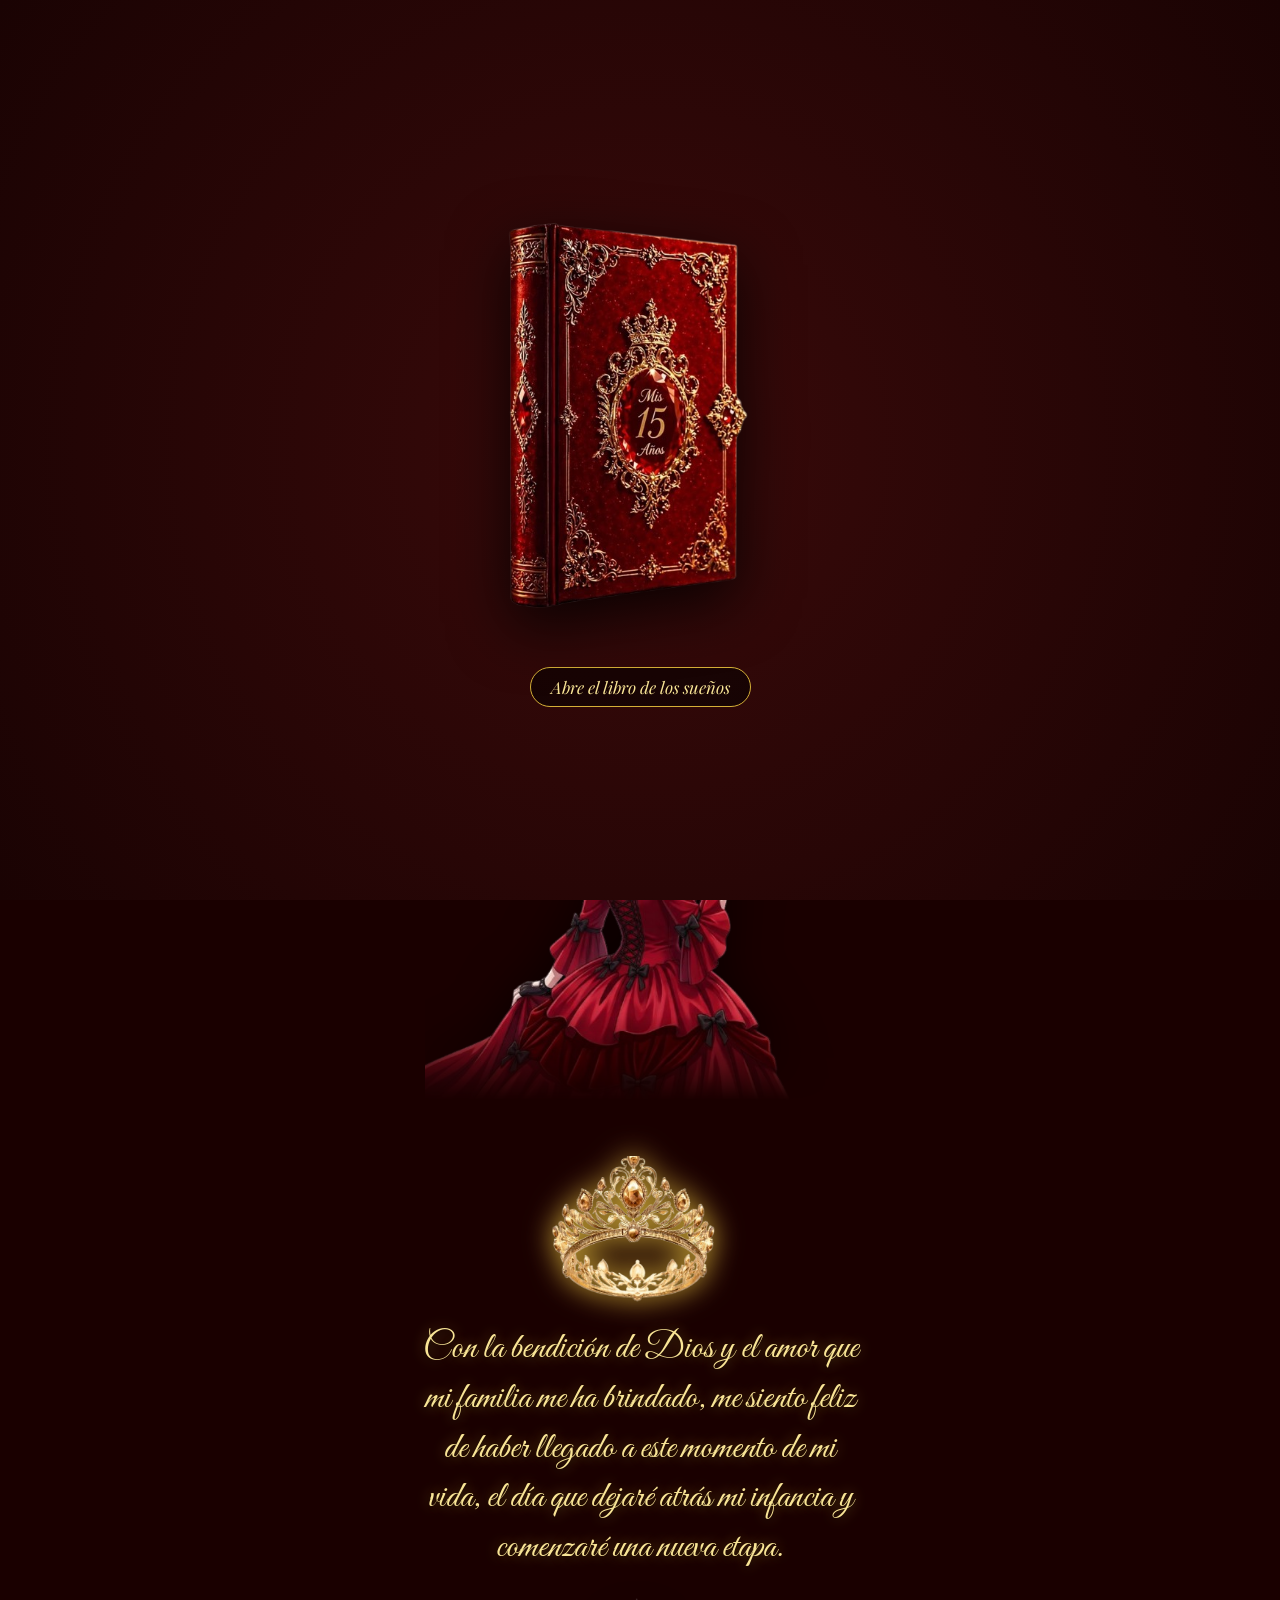
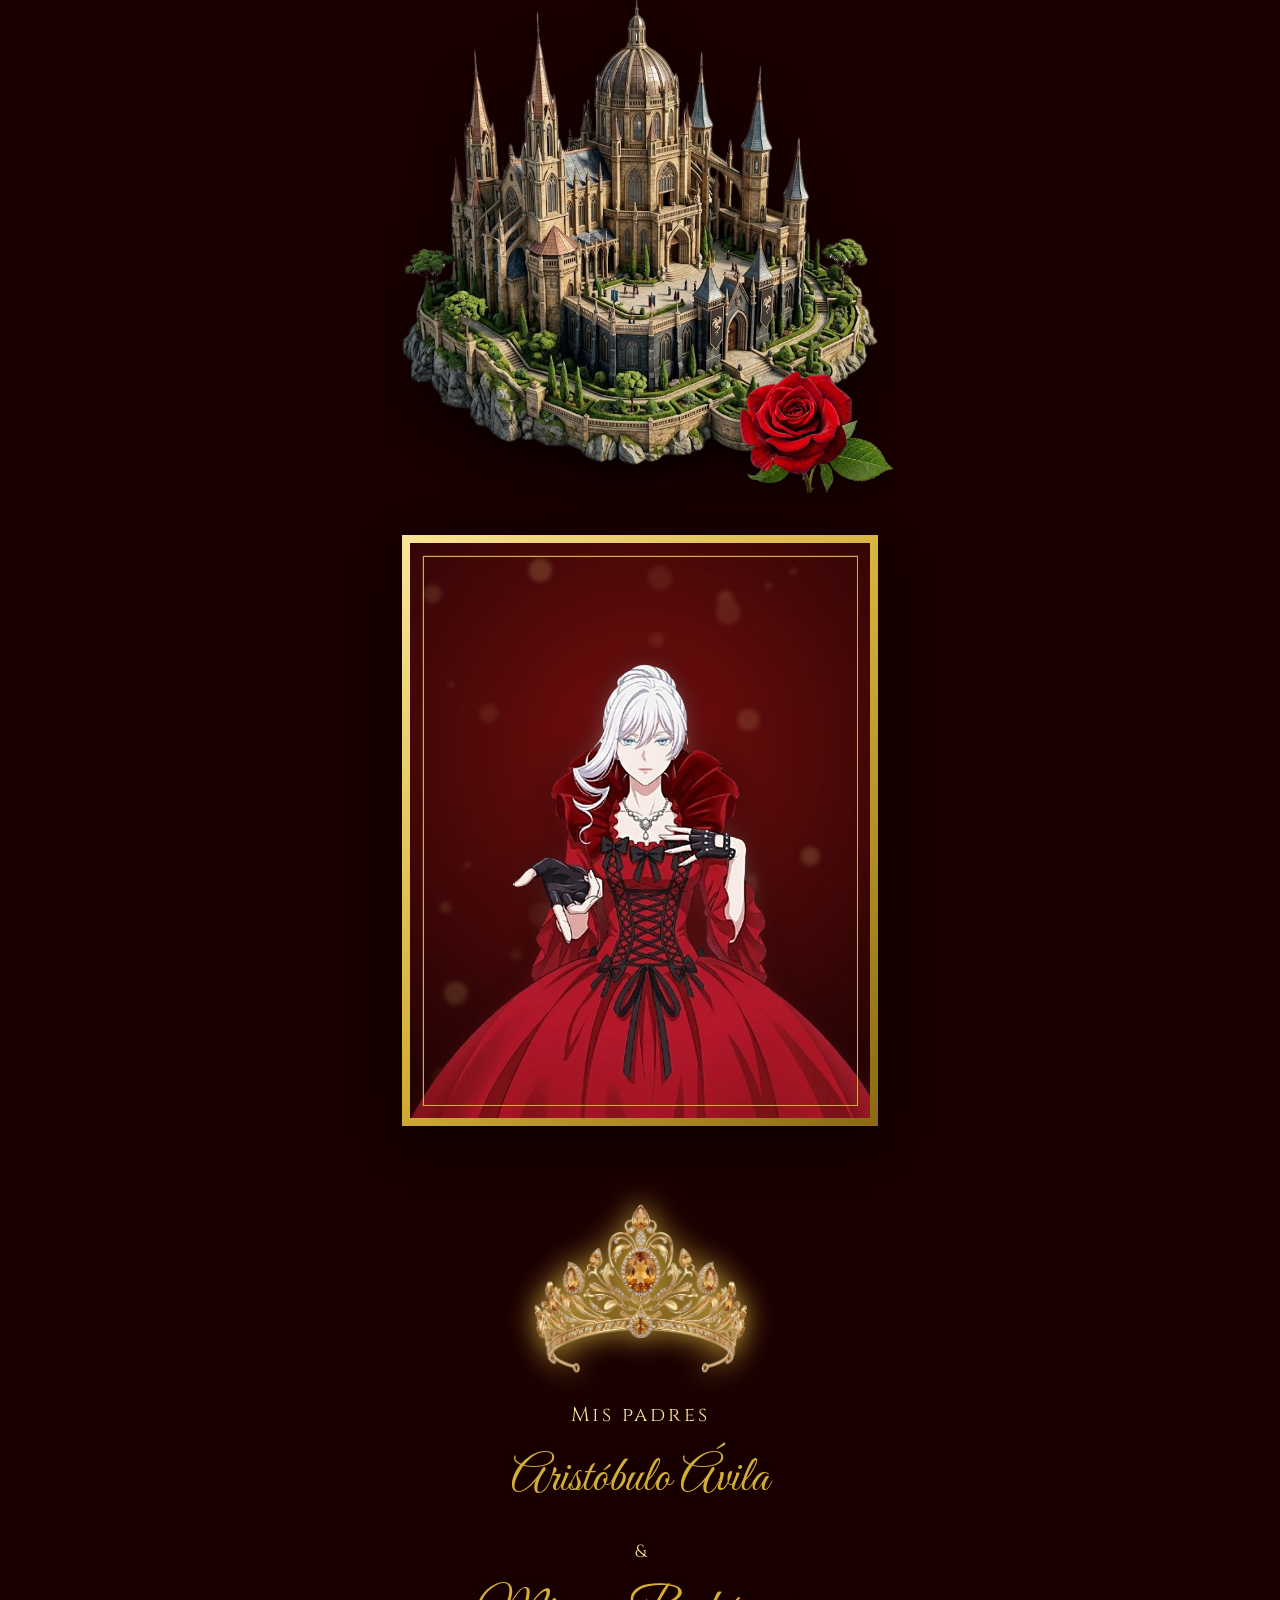
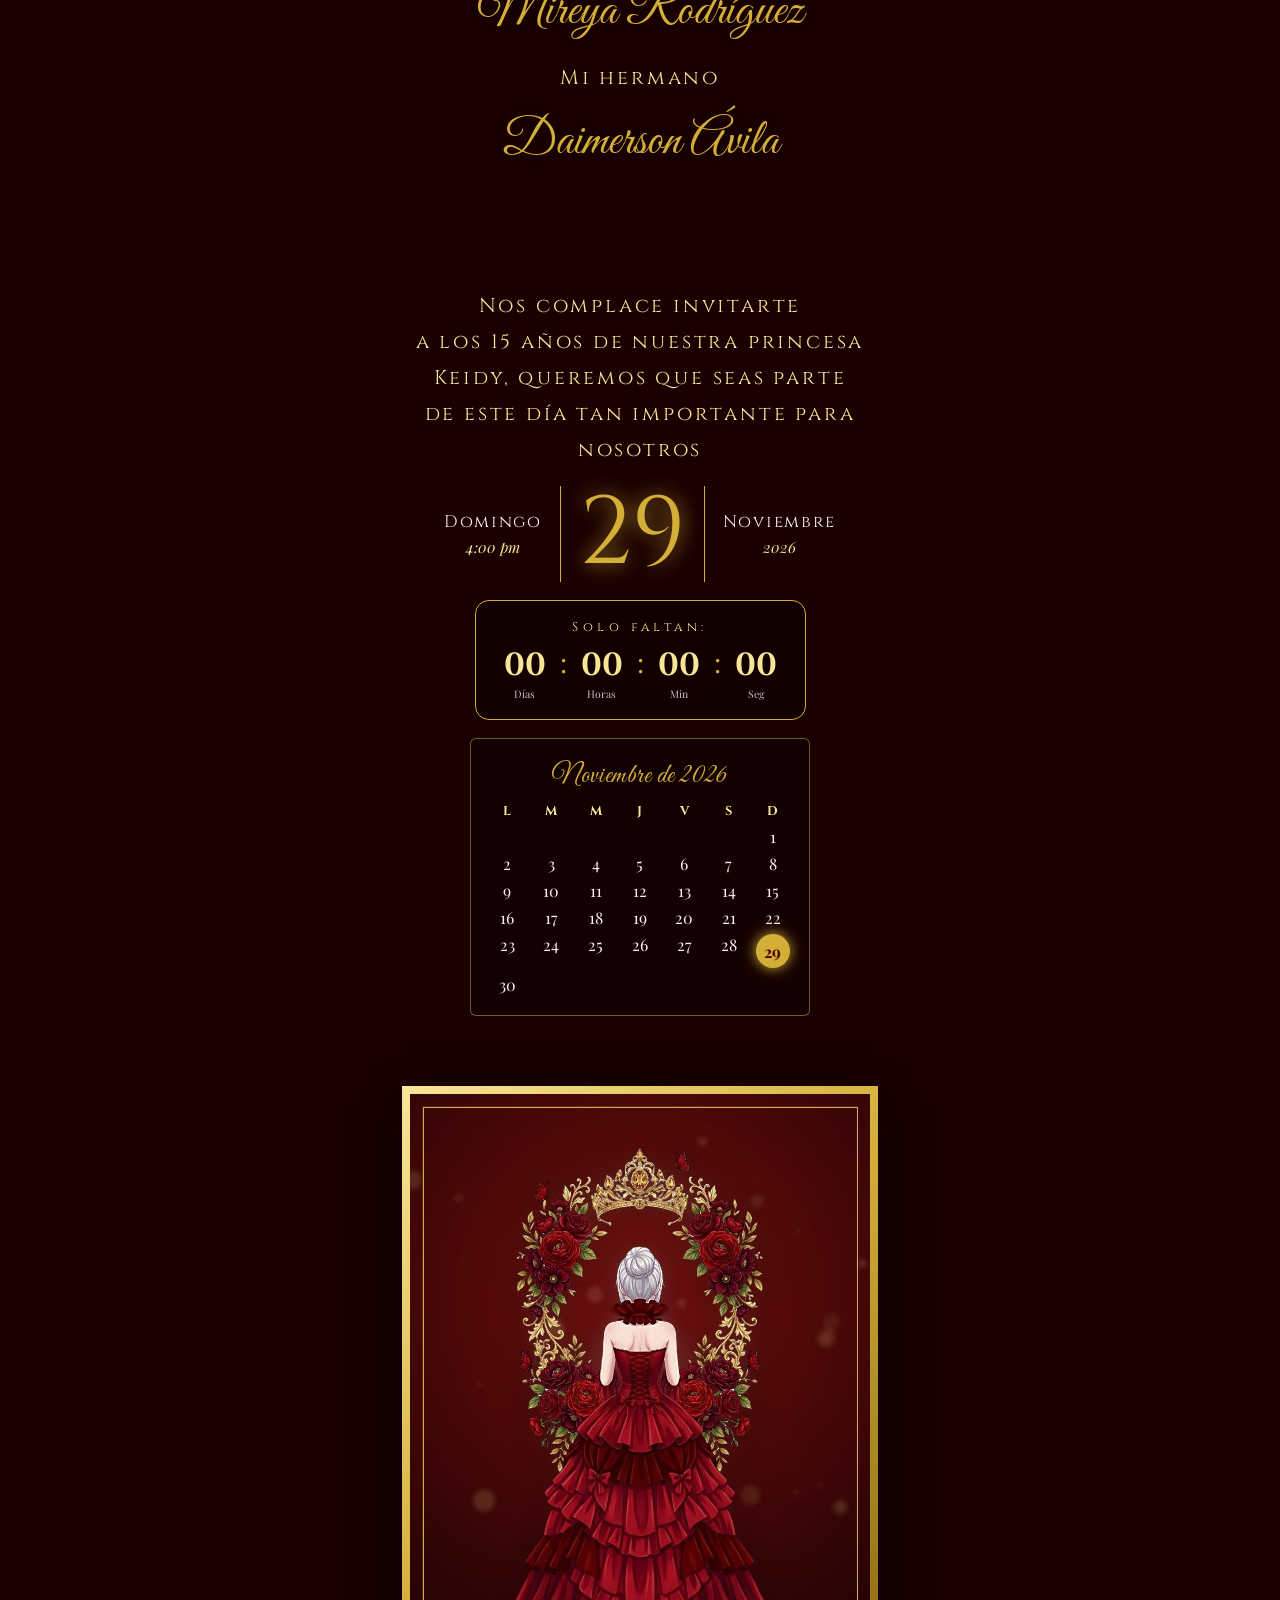
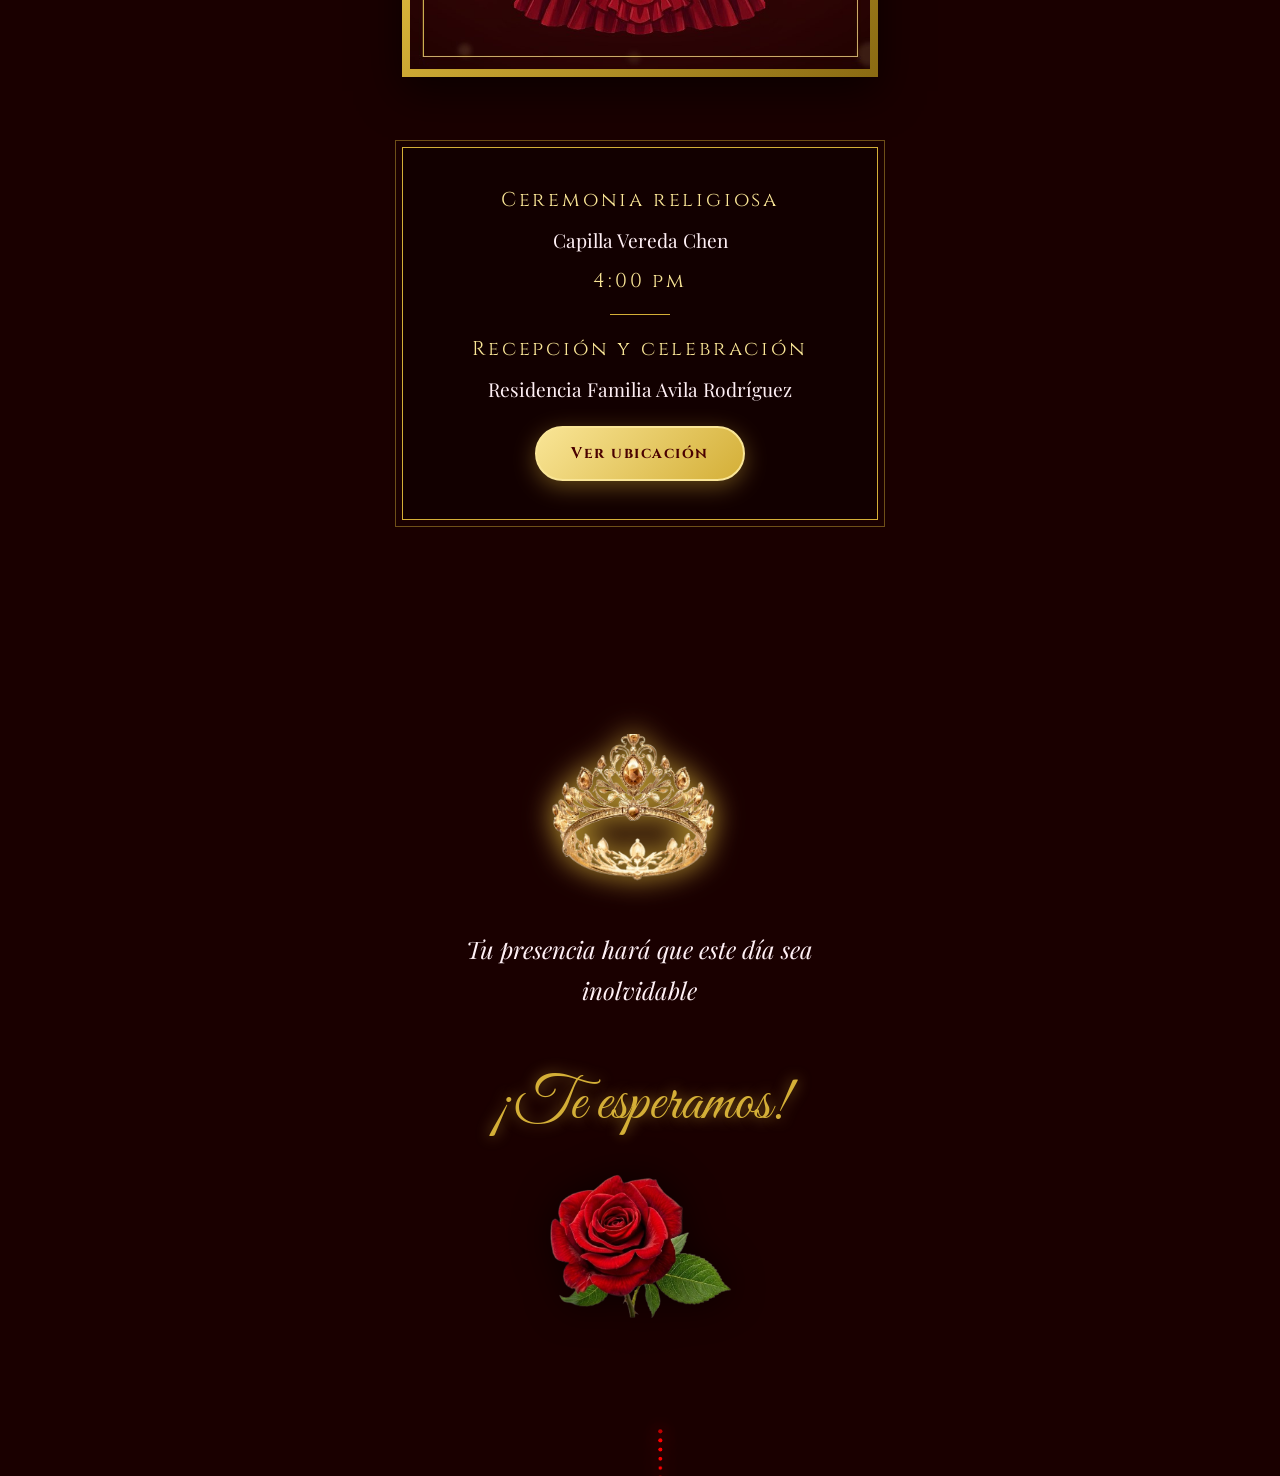
==== commit 9edb28bb: "remove: sección Momentos y galería de fotos" ====
--- a/index.html
+++ b/index.html
@@ -114,29 +114,7 @@
     </figure>
   </section>
 
-  <!-- 7. Galería -->
-  <section class="sec galeria">
-    <img class="corona rev" src="assets/img/corona1.png" alt="" />
-    <h2 class="rev">Momentos</h2>
-    <div class="rejilla" id="galeria">
-      <figure class="rev">
-        <img src="assets/fotos/foto3.jpg" alt="Keidy Julieth" loading="lazy" />
-      </figure>
-      <figure class="rev">
-        <img src="assets/fotos/foto4.jpg" alt="Keidy Julieth" loading="lazy" />
-      </figure>
-      <figure class="rev">
-        <img src="assets/fotos/foto5.jpg" alt="Keidy Julieth" loading="lazy" />
-      </figure>
-      <figure class="rev">
-        <img src="assets/fotos/foto6.jpg" alt="Keidy Julieth" loading="lazy" />
-      </figure>
-    </div>
-    <!-- Lightbox -->
-    <div id="visor" hidden>
-      <img id="visor-img" src="" alt="" />
-    </div>
-  </section>
+
 
   <!-- 8. Lugares -->
   <section class="sec">
@@ -165,4 +143,4 @@
 <script src="assets/invitacion.js"></script>
 <script src="assets/fuegos.js"></script>
 </body>
-</html>
+</html>
--- a/assets/invitacion.css
+++ b/assets/invitacion.css
@@ -50,17 +50,7 @@
 .foto{width:100%;padding:8px;background:linear-gradient(135deg,var(--oro2),var(--oro),#8a6a12);box-shadow:0 14px 40px rgba(0,0,0,.6)}
 .foto img{width:100%;aspect-ratio:4/5;object-fit:cover}
 
-/* ── Galería (rejilla 2 columnas) ── */
-.rejilla{display:grid;grid-template-columns:1fr 1fr;gap:12px;width:100%}
-.rejilla figure{padding:5px;background:var(--oro);cursor:zoom-in;overflow:hidden;transition:transform .3s ease,box-shadow .3s ease}
-.rejilla figure:hover{transform:scale(1.03);box-shadow:0 10px 30px rgba(0,0,0,.6)}
-.rejilla img{width:100%;aspect-ratio:4/5;object-fit:cover;transition:transform .4s ease}
-.rejilla figure:hover img{transform:scale(1.06)}
 
-/* ── Lightbox ── */
-#visor{position:fixed;inset:0;z-index:9990;background:rgba(10,0,0,.95);display:flex;align-items:center;justify-content:center;padding:20px;cursor:zoom-out}
-#visor[hidden]{display:none}
-#visor img{max-height:92dvh;border:3px solid var(--oro);box-shadow:0 0 40px rgba(212,175,55,.3)}
 
 /* ── Fecha ── */
 .invita{line-height:1.8}
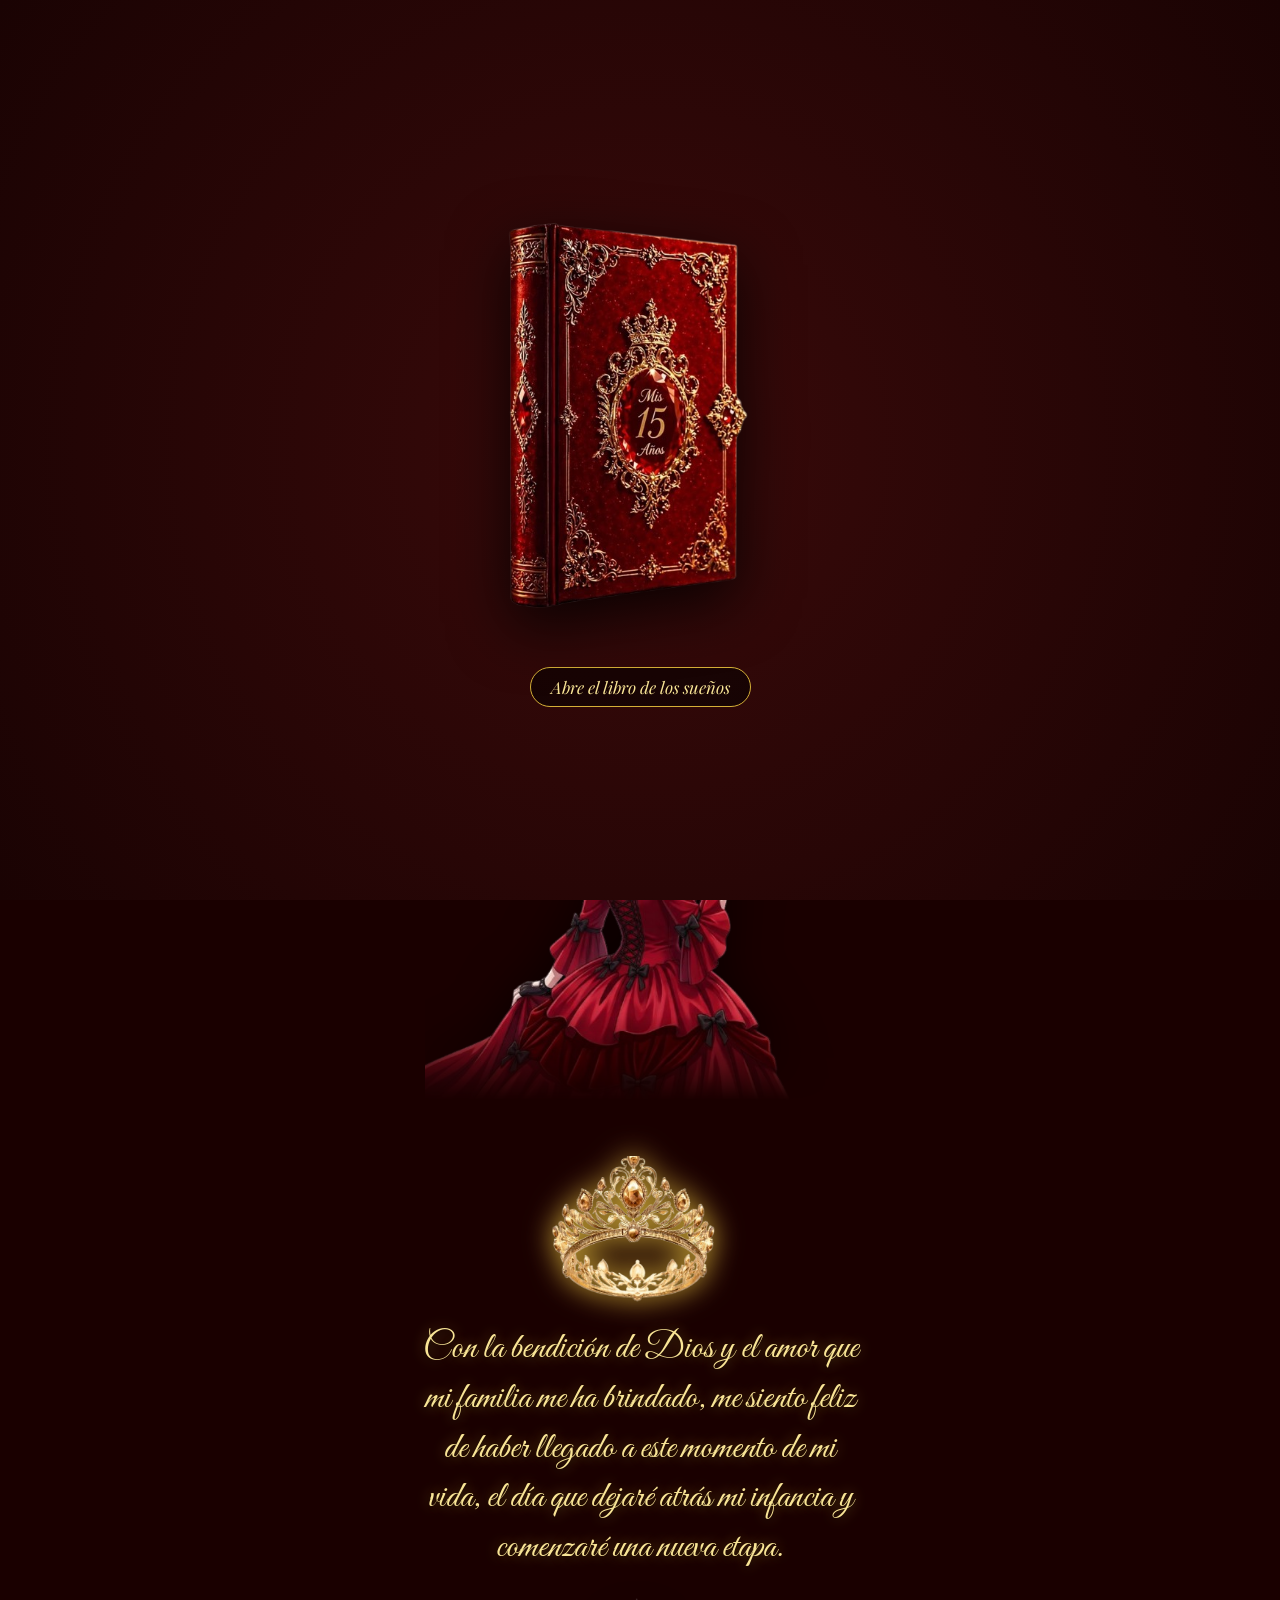
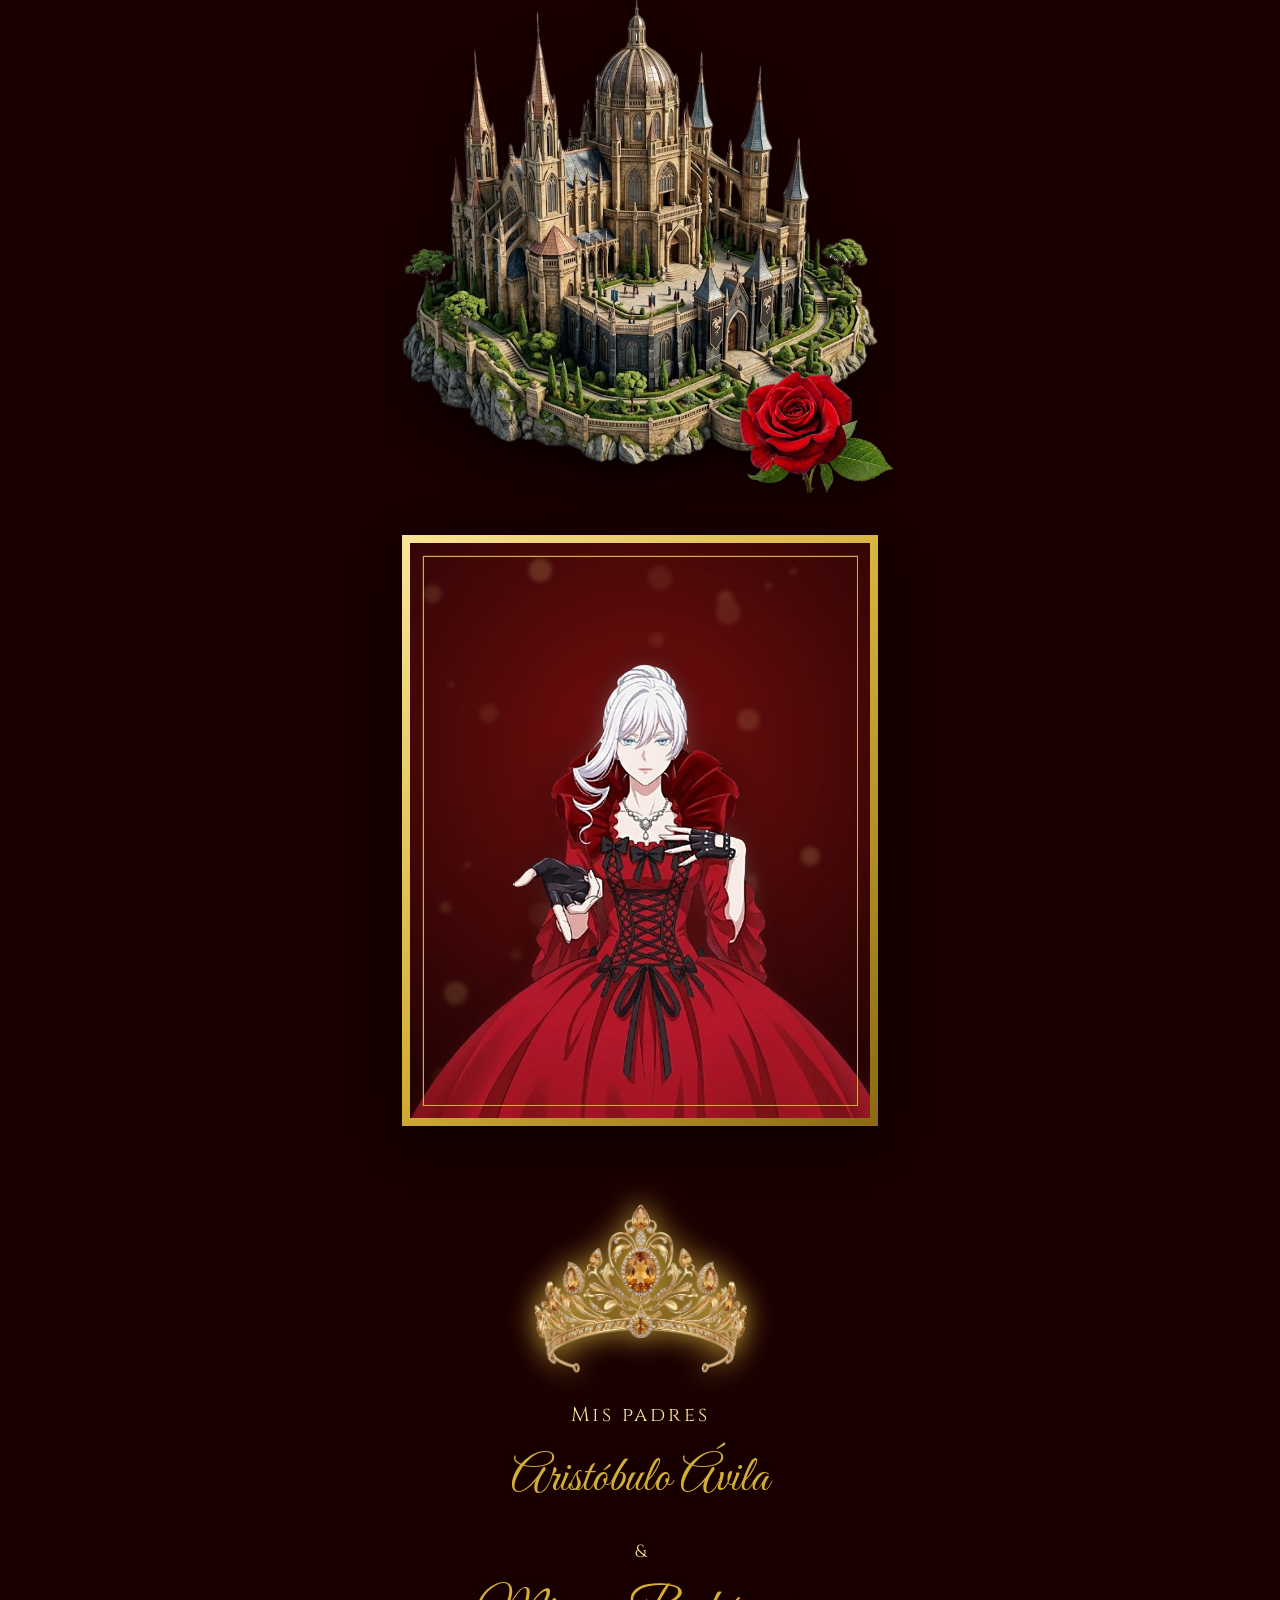
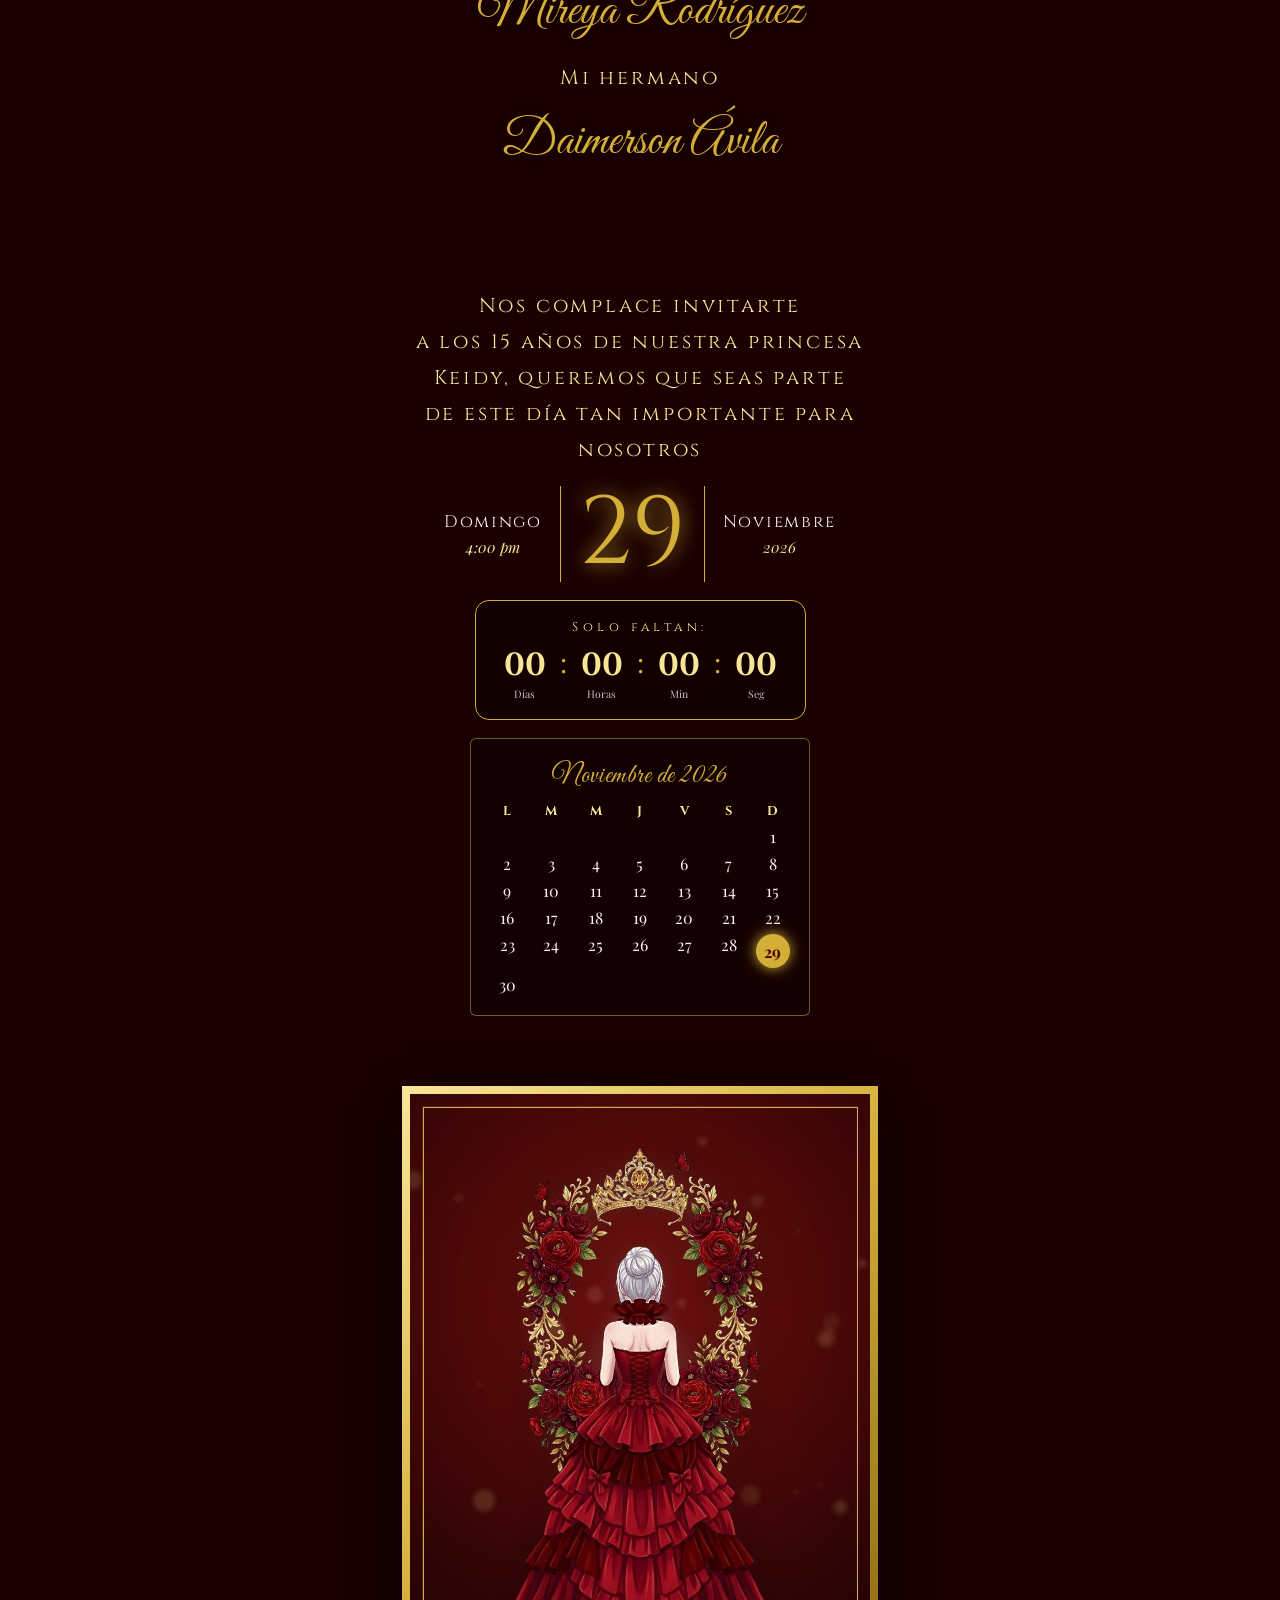
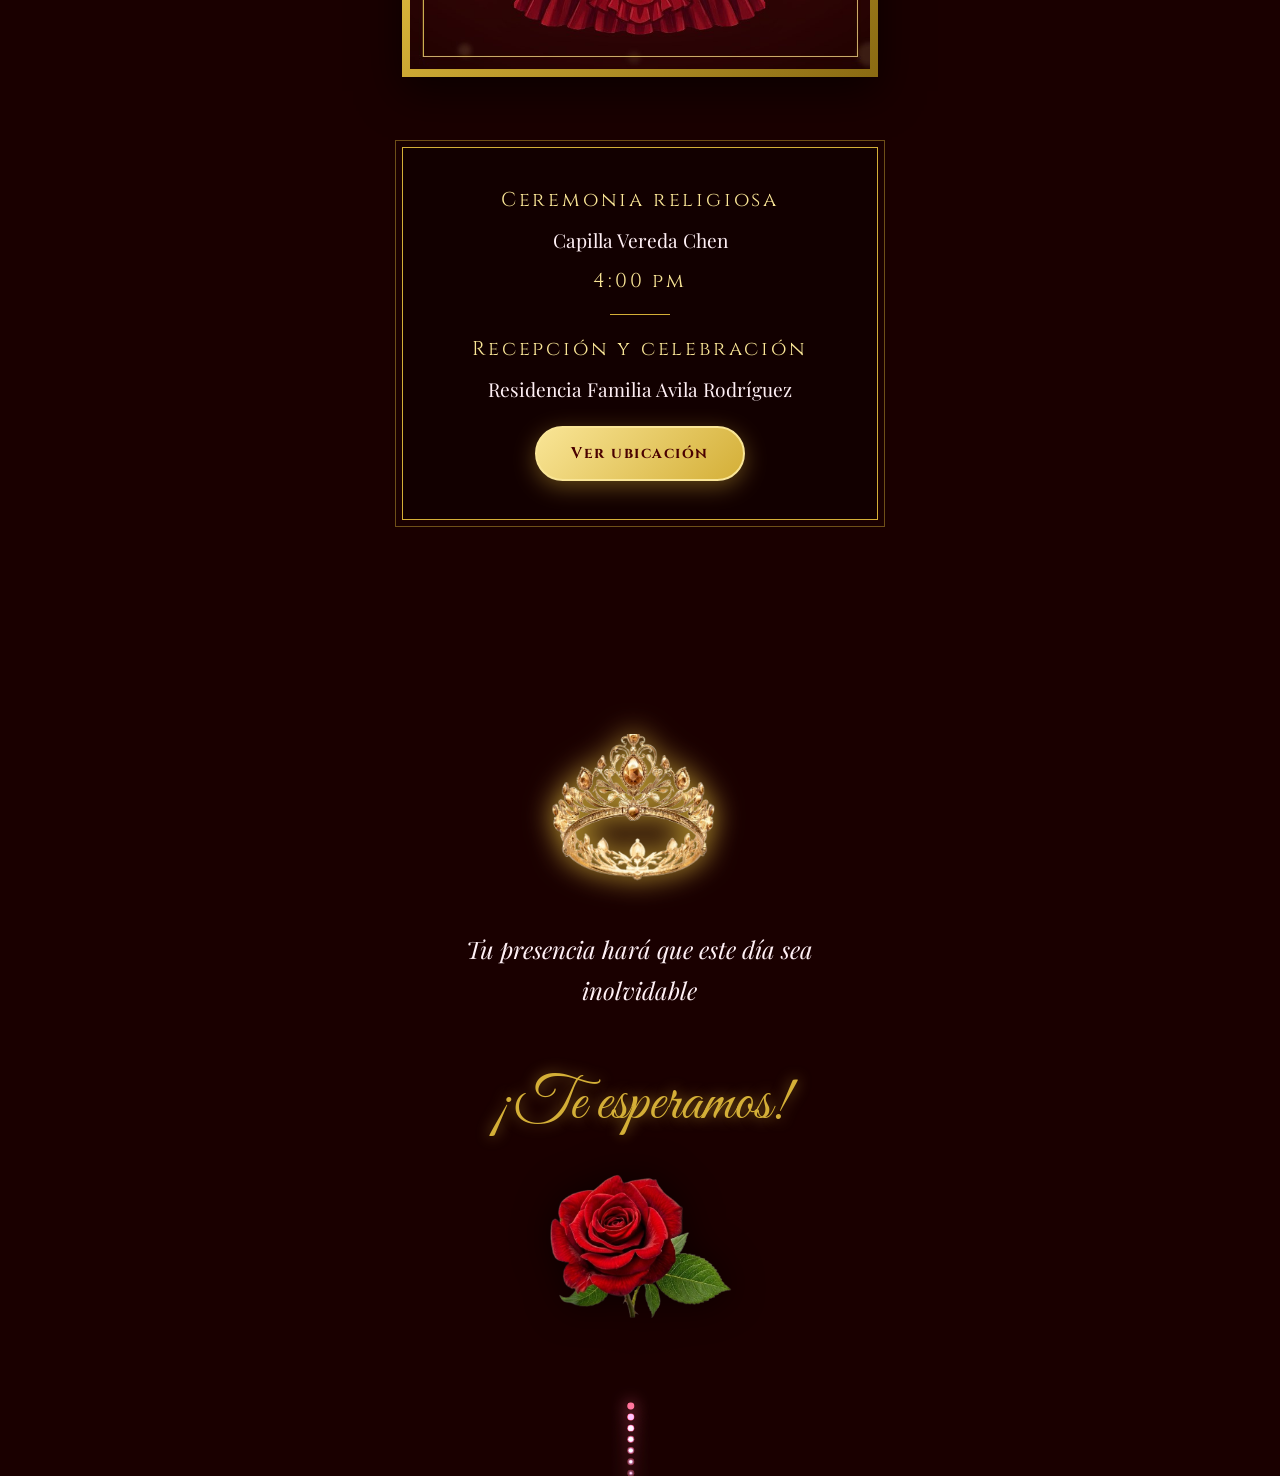
==== commit 515b898f: "revert: volver al estado 5eb992f" ====
--- a/index.html
+++ b/index.html
@@ -6,18 +6,18 @@
   <title>Mis XV Años · Keidy Julieth</title>
   <meta name="description" content="Te invitamos a celebrar los 15 años de Keidy Julieth. Domingo 29 de noviembre de 2026." />
   <meta name="theme-color" content="#4a0000" />
-  <meta property="og:type"         content="website" />
-  <meta property="og:locale"       content="es_CO" />
-  <meta property="og:site_name"    content="Mis XV Años" />
-  <meta property="og:title"        content="Mis XV Años · Keidy Julieth" />
-  <meta property="og:description"  content="Te invitamos a celebrar mis 15 años. Domingo 29 de noviembre de 2026. ¡Abre tu invitación!" />
-  <meta property="og:url"          content="https://invitacion2-ashen.vercel.app/" />
-  <meta property="og:image"        content="https://invitacion2-ashen.vercel.app/assets/og.jpg" />
-  <meta property="og:image:type"   content="image/jpeg" />
-  <meta property="og:image:width"  content="1200" />
+  <!-- Vista previa al compartir por WhatsApp (si cambia el dominio, actualiza las 2 URLs de abajo) -->
+  <meta property="og:type" content="website" />
+  <meta property="og:locale" content="es_CO" />
+  <meta property="og:site_name" content="Mis XV Años" />
+  <meta property="og:title" content="Mis XV Años · Keidy Julieth" />
+  <meta property="og:description" content="Te invitamos a celebrar mis 15 años. Domingo 29 de noviembre de 2026. ¡Abre tu invitación!" />
+  <meta property="og:url" content="https://invitacion2-ashen.vercel.app/" />
+  <meta property="og:image" content="https://invitacion2-ashen.vercel.app/assets/og.jpg" />
+  <meta property="og:image:type" content="image/jpeg" />
+  <meta property="og:image:width" content="1200" />
   <meta property="og:image:height" content="630" />
-  <meta name="twitter:card"        content="summary_large_image" />
-
+  <meta name="twitter:card" content="summary_large_image" />
   <link href="https://fonts.googleapis.com/css2?family=Great+Vibes&family=Playfair+Display:ital,wght@0,400;0,700;1,400&family=Cinzel:wght@400;700&display=swap" rel="stylesheet" />
   <link rel="stylesheet" href="assets/invitacion.css" />
 </head>
@@ -25,9 +25,8 @@
 
 <!-- Música (YouTube oculto). El enlace se cambia en assets/invitacion.js -->
 <div id="musica"><iframe id="yt" title="Música" allow="autoplay; encrypted-media" tabindex="-1"></iframe></div>
-
 <button id="musicBtn" aria-label="Música"><span>♪</span></button>
-<div id="petalos"   aria-hidden="true"></div>
+<div id="petalos" aria-hidden="true"></div>
 <div id="mariposas" aria-hidden="true"></div>
 <button id="autoBtn" aria-label="Pausar o reanudar el recorrido automático"><span>❚❚</span></button>
 
@@ -40,20 +39,16 @@
 </div>
 
 <main>
-
   <!-- 1. Hero -->
   <section class="sec hero">
     <img class="flores" src="assets/img/flores1.png" alt="" />
     <img class="bfly b1" src="assets/img/mar1.png" alt="" />
     <img class="bfly b2" src="assets/img/mar1.png" alt="" />
     <img class="bfly b3" src="assets/img/mar1.png" alt="" />
-    <div class="aro">
-      <img src="assets/img/aro.png" alt="" />
-      <h1>Mis 15<br />Años</h1>
-    </div>
+    <div class="aro"><img src="assets/img/aro.png" alt="" /><h1>Mis 15<br />Años</h1></div>
     <p class="nombre">Keidy Julieth</p>
     <p class="apellido">Avila Rodriguez</p>
-    <img class="princesa" src="assets/img/princesa1.png" alt="Keidy Julieth" />
+    <img class="princesa" src="assets/img/princesa1.png" alt="" />
   </section>
 
   <!-- 2. Mensaje con el castillo -->
@@ -66,12 +61,8 @@
     </div>
   </section>
 
-  <!-- 3. Foto 1 -->
-  <section class="band">
-    <figure class="foto rev">
-      <img src="assets/fotos/foto1.jpg" alt="Keidy Julieth" loading="lazy" />
-    </figure>
-  </section>
+  <!-- 3. Foto -->
+  <section class="band"><figure class="foto rev"><img src="assets/fotos/foto1.jpg" alt="Princesa" loading="lazy" /></figure></section>
 
   <!-- 4. Padres -->
   <section class="sec">
@@ -107,21 +98,16 @@
     <div class="calendario rev" id="calendario" aria-label="Calendario de noviembre 2026"></div>
   </section>
 
-  <!-- 6. Foto 2 -->
-  <section class="band">
-    <figure class="foto rev">
-      <img src="assets/fotos/foto2.jpg" alt="Keidy Julieth" loading="lazy" />
-    </figure>
-  </section>
+  <!-- 6. Foto -->
+  <section class="band"><figure class="foto rev"><img src="assets/fotos/foto2.jpg" alt="Princesa" loading="lazy" /></figure></section>
 
-
-
-  <!-- 8. Lugares -->
+  <!-- 7. Lugares -->
   <section class="sec">
     <div class="marco rev">
       <h2>Ceremonia religiosa</h2>
       <p class="lugar">Capilla Vereda Chen</p>
       <h2>4:00 pm</h2>
+
       <span class="filete"></span>
       <h2>Recepción y celebración</h2>
       <p class="lugar">Residencia Familia Avila Rodríguez</p>
@@ -129,7 +115,8 @@
     </div>
   </section>
 
-  <!-- 9. Cierre con fuegos -->
+
+  <!-- 9. Confirmación y cierre -->
   <section class="sec cierre" data-corazon>
     <canvas id="fuegos" aria-hidden="true"></canvas>
     <img class="corona rev" src="assets/img/corona.png" alt="" />
@@ -137,10 +124,9 @@
     <h2 class="titulo final rev">¡Te esperamos!</h2>
     <img class="rosa rev" src="assets/img/rosa1.png" alt="" />
   </section>
-
 </main>
 
 <script src="assets/invitacion.js"></script>
 <script src="assets/fuegos.js"></script>
 </body>
-</html>+</html>
--- a/assets/invitacion.css
+++ b/assets/invitacion.css
@@ -1,8 +1,3 @@
-/* =========================================================
-   INVITACIÓN KEIDY JULIETH — CSS v2.0
-   Base: original que funcionaba · + mejoras visuales
-   ========================================================= */
-
 :root{--vino:#1a0303;--rojo:#4a0000;--rojo2:#7a0e0e;--oro:#d4af37;--oro2:#f9e596;--crema:#fff0f5}
 *{margin:0;padding:0;box-sizing:border-box}
 body{font-family:"Playfair Display",serif;background:#1a0000;color:var(--crema);overflow-x:hidden;-webkit-tap-highlight-color:transparent}
@@ -11,14 +6,14 @@
 body::before{content:"";position:fixed;inset:0;z-index:-1;background:radial-gradient(circle at top,#7a0e0e 0%,#4a0000 50%,#1a0000 100%)}
 main{max-width:520px;margin:0 auto;position:relative}
 
-/* ── Secciones ── */
+/* Secciones */
 .sec{position:relative;min-height:auto;padding:56px 22px;display:flex;flex-direction:column;align-items:center;justify-content:center;gap:18px;text-align:center;overflow:hidden}
 .band{padding:14px 22px}
 h2{font-family:Cinzel,serif;font-weight:400;font-size:clamp(1rem,4.6vw,1.25rem);letter-spacing:.14em;color:var(--oro2)}
 .corona{width:min(60%,230px);filter:drop-shadow(0 0 14px var(--oro))}
 .flores{position:absolute;top:0;left:0;width:100%;pointer-events:none}
 
-/* ── Hero ── */
+/* Hero */
 .hero{min-height:100svh;justify-content:flex-start;padding:min(40vw,190px) 0 0;gap:0}
 .aro{position:relative;width:min(68%,290px)}
 .aro img{width:100%;filter:drop-shadow(0 0 14px rgba(212,175,55,.6))}
@@ -35,7 +30,7 @@
 @keyframes vuelo2{50%{transform:translate(-90px,-60px) rotate(-30deg)}}
 @keyframes vuelo3{50%{transform:translate(60px,-120px) rotate(18deg)}}
 
-/* ── Marcos de texto ── */
+/* Marcos de texto */
 .marco{position:relative;width:100%;padding:38px 24px;border:1px solid var(--oro);outline:1px solid rgba(212,175,55,.45);outline-offset:6px;background:rgba(0,0,0,.28);display:flex;flex-direction:column;align-items:center;gap:14px}
 .texto{font-style:italic;font-size:clamp(1.05rem,4.7vw,1.3rem);line-height:1.85;color:var(--crema)}
 .lugar{font-size:1.2rem;color:var(--crema)}
@@ -46,13 +41,18 @@
 .boton{display:inline-block;margin-top:10px;padding:15px 34px;border-radius:50px;border:2px solid var(--oro2);background:linear-gradient(135deg,var(--oro2),var(--oro));color:var(--rojo);font:700 .95rem Cinzel,serif;letter-spacing:.1em;text-decoration:none;box-shadow:0 6px 22px rgba(212,175,55,.4);transition:transform .25s}
 .boton:hover,.boton:focus-visible{transform:scale(1.05)}
 
-/* ── Fotos ── */
+/* Fotos */
 .foto{width:100%;padding:8px;background:linear-gradient(135deg,var(--oro2),var(--oro),#8a6a12);box-shadow:0 14px 40px rgba(0,0,0,.6)}
 .foto img{width:100%;aspect-ratio:4/5;object-fit:cover}
+.rejilla{display:grid;grid-template-columns:1fr 1fr;gap:12px;width:100%}
+.rejilla figure{padding:5px;background:var(--oro);cursor:zoom-in}
+.rejilla img{width:100%;aspect-ratio:4/5;object-fit:cover}
+.galeria{gap:26px}
+#visor{position:fixed;inset:0;z-index:9990;background:rgba(10,0,0,.92);display:flex;align-items:center;justify-content:center;padding:20px;cursor:zoom-out}
+#visor[hidden]{display:none}
+#visor img{max-height:92dvh;border:3px solid var(--oro)}
 
-
-
-/* ── Fecha ── */
+/* Fecha */
 .invita{line-height:1.8}
 .dia{display:flex;align-items:center;justify-content:center;gap:18px}
 .dia div{display:flex;flex-direction:column;gap:4px}
@@ -72,13 +72,13 @@
 .cal-rejilla b{font:700 .8rem Cinzel,serif;color:var(--oro2)}
 .cal-rejilla .hoy{display:grid;place-items:center;width:34px;height:34px;margin:0 auto;border-radius:50%;background:var(--oro);color:var(--rojo);font-weight:700;box-shadow:0 0 14px var(--oro)}
 
-/* ── Cierre ── */
+/* Cierre */
 .cierre{gap:22px}
 .mensaje{font-style:italic;font-size:clamp(1.2rem,5.4vw,1.5rem);line-height:1.7;min-height:5.2em;display:flex;align-items:center;max-width:90%;transition:opacity .5s,transform .5s}
 .final{margin-top:12px}
 .rosa{width:min(46%,190px);filter:drop-shadow(0 0 18px rgba(0,0,0,.6))}
 
-/* ── Portada ── */
+/* Portada */
 #portada{position:fixed;inset:0;z-index:9999;display:grid;place-items:center;background:radial-gradient(circle at center,#3a0a0a,var(--vino));transition:opacity 1.2s,visibility 1.2s}
 #portada.abierta{opacity:0;visibility:hidden;pointer-events:none}
 #abrir{background:none;border:0;color:var(--oro2);display:flex;flex-direction:column;align-items:center;gap:24px;cursor:pointer;font:italic 1.05rem "Playfair Display",serif}
@@ -88,29 +88,22 @@
 @keyframes flota{50%{transform:translateY(-10px)}}
 @keyframes pulso{50%{opacity:.55}}
 
-/* ── Botón música ── */
+/* Botón de música y pétalos */
 #musicBtn{position:fixed;top:max(16px,env(safe-area-inset-top));right:16px;z-index:9000;width:52px;height:52px;border-radius:50%;border:2px solid var(--oro);background:linear-gradient(135deg,#b30000,var(--rojo));color:var(--oro2);font-size:1.5rem;cursor:pointer;box-shadow:0 5px 20px rgba(0,0,0,.6),0 0 15px rgba(212,175,55,.5)}
 #musicBtn.playing span{display:inline-block;animation:gira 3s linear infinite}
 @keyframes gira{to{transform:rotate(360deg)}}
-
-/* ── Iframe de YouTube OCULTO ──
-   IMPORTANTE: no usar visibility:hidden ni clip-path aquí.
-   position:absolute + width/height:1px + opacity:0 es suficiente
-   para ocultarlo sin bloquear los postMessages de la API de YouTube. ── */
 #musica{position:absolute;width:1px;height:1px;opacity:0;overflow:hidden;pointer-events:none}
-
-/* ── Pétalos ── */
 #petalos{position:fixed;inset:0;z-index:50;pointer-events:none;overflow:hidden}
 .petalo{position:absolute;top:-8vh;opacity:.9;animation:cae linear infinite;filter:drop-shadow(0 0 4px rgba(179,0,0,.5))}
 @keyframes cae{to{transform:translate(var(--dx),112vh) rotate(var(--rot))}}
 
-/* ── Scroll reveal ── */
+/* Aparición al hacer scroll (la activa el JS) */
 .js .rev{opacity:0;transform:translateY(36px);transition:opacity 1s ease,transform 1s ease}
 .js .rev.in{opacity:1;transform:none}
 :focus-visible{outline:3px solid var(--oro2);outline-offset:3px}
 @media (prefers-reduced-motion:reduce){*,*::before,*::after{animation:none!important;transition:none!important}.petalo{display:none}.js .rev{opacity:1;transform:none}}
 
-/* ── Recorrido automático y mariposas ── */
+/* Recorrido automático, mariposas y variedad de entradas */
 #autoBtn{position:fixed;top:calc(max(16px,env(safe-area-inset-top)) + 62px);right:16px;z-index:9000;width:52px;height:52px;border-radius:50%;border:2px solid var(--oro);background:rgba(74,0,0,.85);color:var(--oro2);font-size:.95rem;cursor:pointer;display:grid;place-items:center;box-shadow:0 5px 20px rgba(0,0,0,.6),0 0 15px rgba(212,175,55,.4)}
 #mariposas{position:fixed;inset:0;z-index:60;pointer-events:none;overflow:hidden}
 .mari{position:fixed;left:0;top:0;width:40px;opacity:0;pointer-events:none;animation:aleteo .45s ease-in-out infinite;filter:drop-shadow(0 0 6px rgba(255,255,255,.3))}
@@ -119,17 +112,16 @@
 .js .marco.rev:not(.in){transform:scale(.92)}
 .js .rejilla figure.rev:nth-child(odd):not(.in){transform:translateX(-46px) rotate(-3deg)}
 .js .rejilla figure.rev:nth-child(even):not(.in){transform:translateX(46px) rotate(3deg)}
-.js .rejilla figure:nth-child(3).rev{transition-delay:.15s}
-.js .rejilla figure:nth-child(4).rev{transition-delay:.3s}
+.js .rejilla figure:nth-child(3).rev{transition-delay:.15s}.js .rejilla figure:nth-child(4).rev{transition-delay:.3s}
 .js .corona.rev:not(.in){transform:translateY(-30px) scale(.8)}
 @media (prefers-reduced-motion:reduce){.mari{display:none}}
 
-/* ── Cierre con fuegos artificiales ── */
+/* Cierre con fuegos artificiales */
 .cierre{min-height:100svh}
 #fuegos{position:absolute;inset:0;width:100%;height:100%;z-index:0;pointer-events:none}
 .cierre>*:not(canvas){position:relative;z-index:1}
 
-/* ── Texto con castillo ── */
+/* Mensaje con castillo */
 .mensaje-script{font-family:"Great Vibes",cursive;font-size:clamp(1.7rem,7.6vw,2.3rem);line-height:1.35;color:var(--oro2);text-shadow:0 0 14px rgba(212,175,55,.45),0 2px 6px rgba(0,0,0,.6);max-width:94%}
 .castillo{position:relative;width:100%;margin-top:6px}
 .castillo>img:first-child{width:100%;filter:drop-shadow(0 18px 24px rgba(0,0,0,.65))}
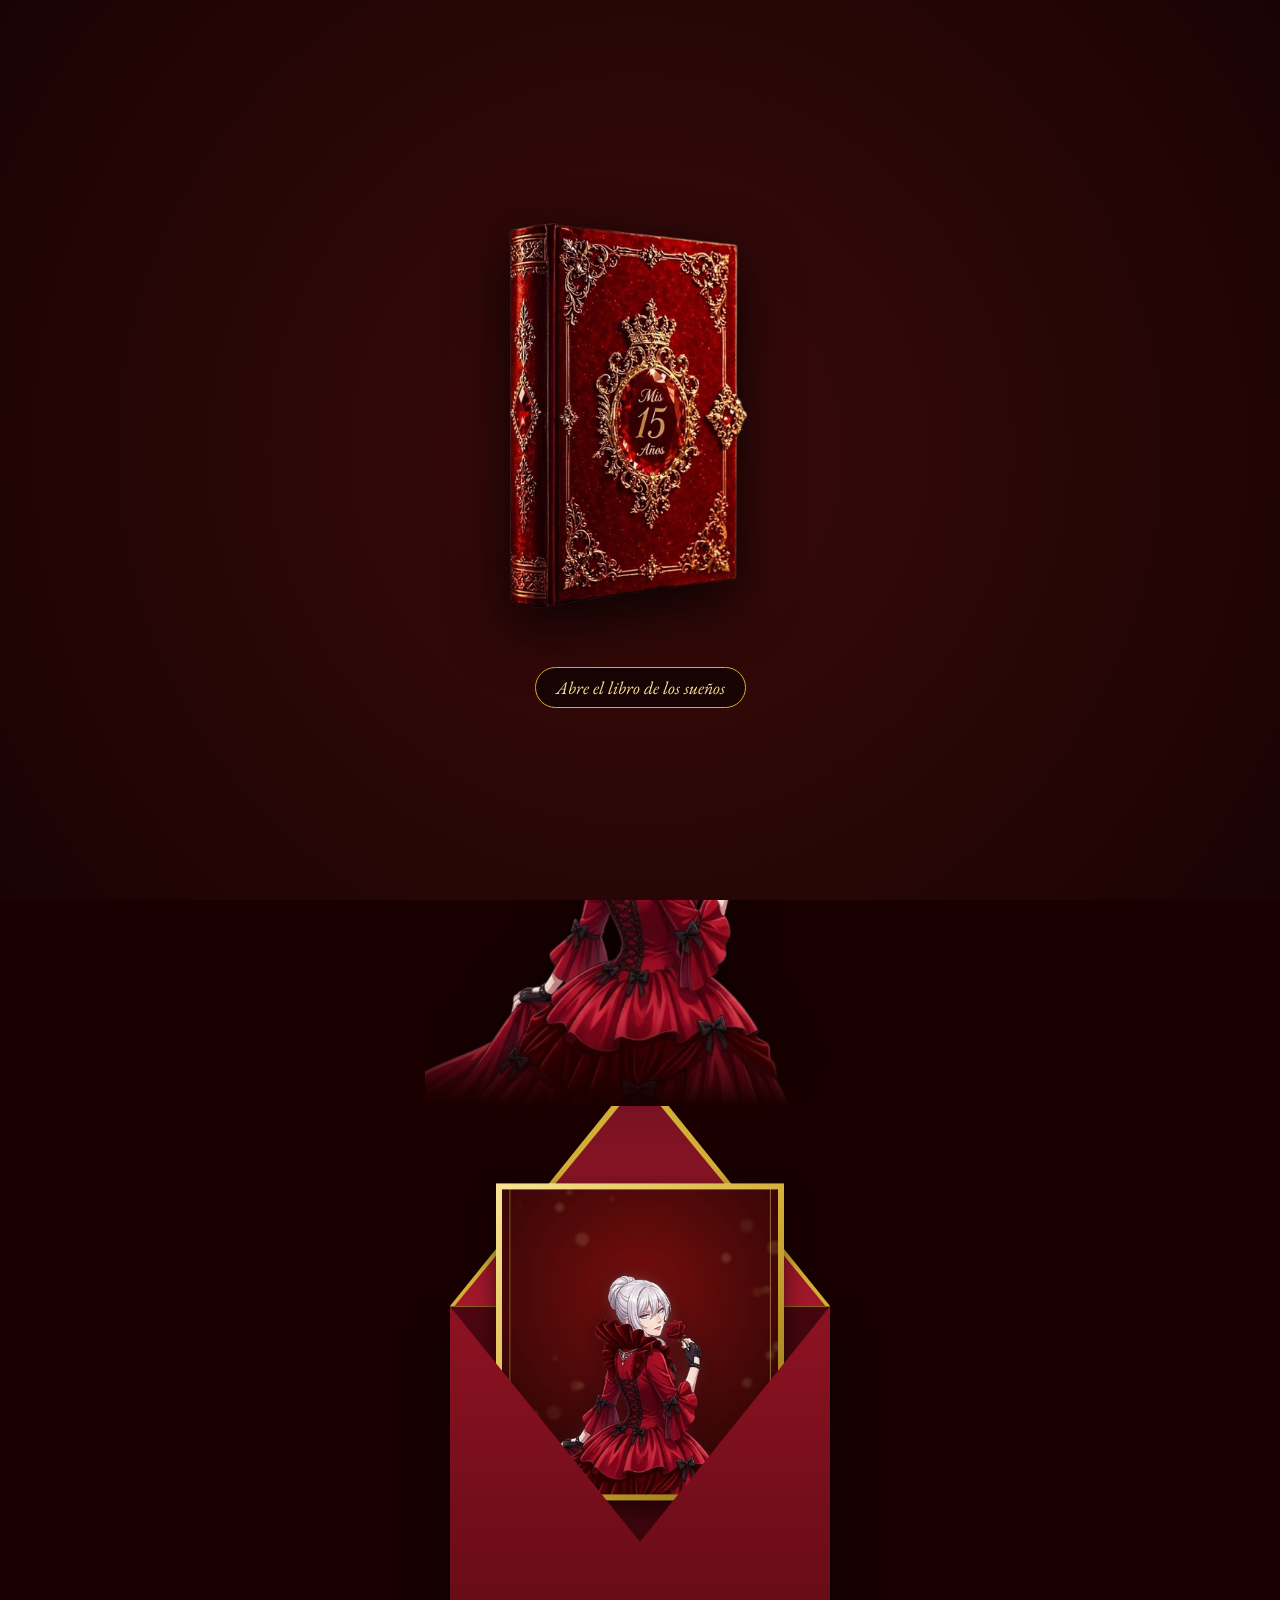
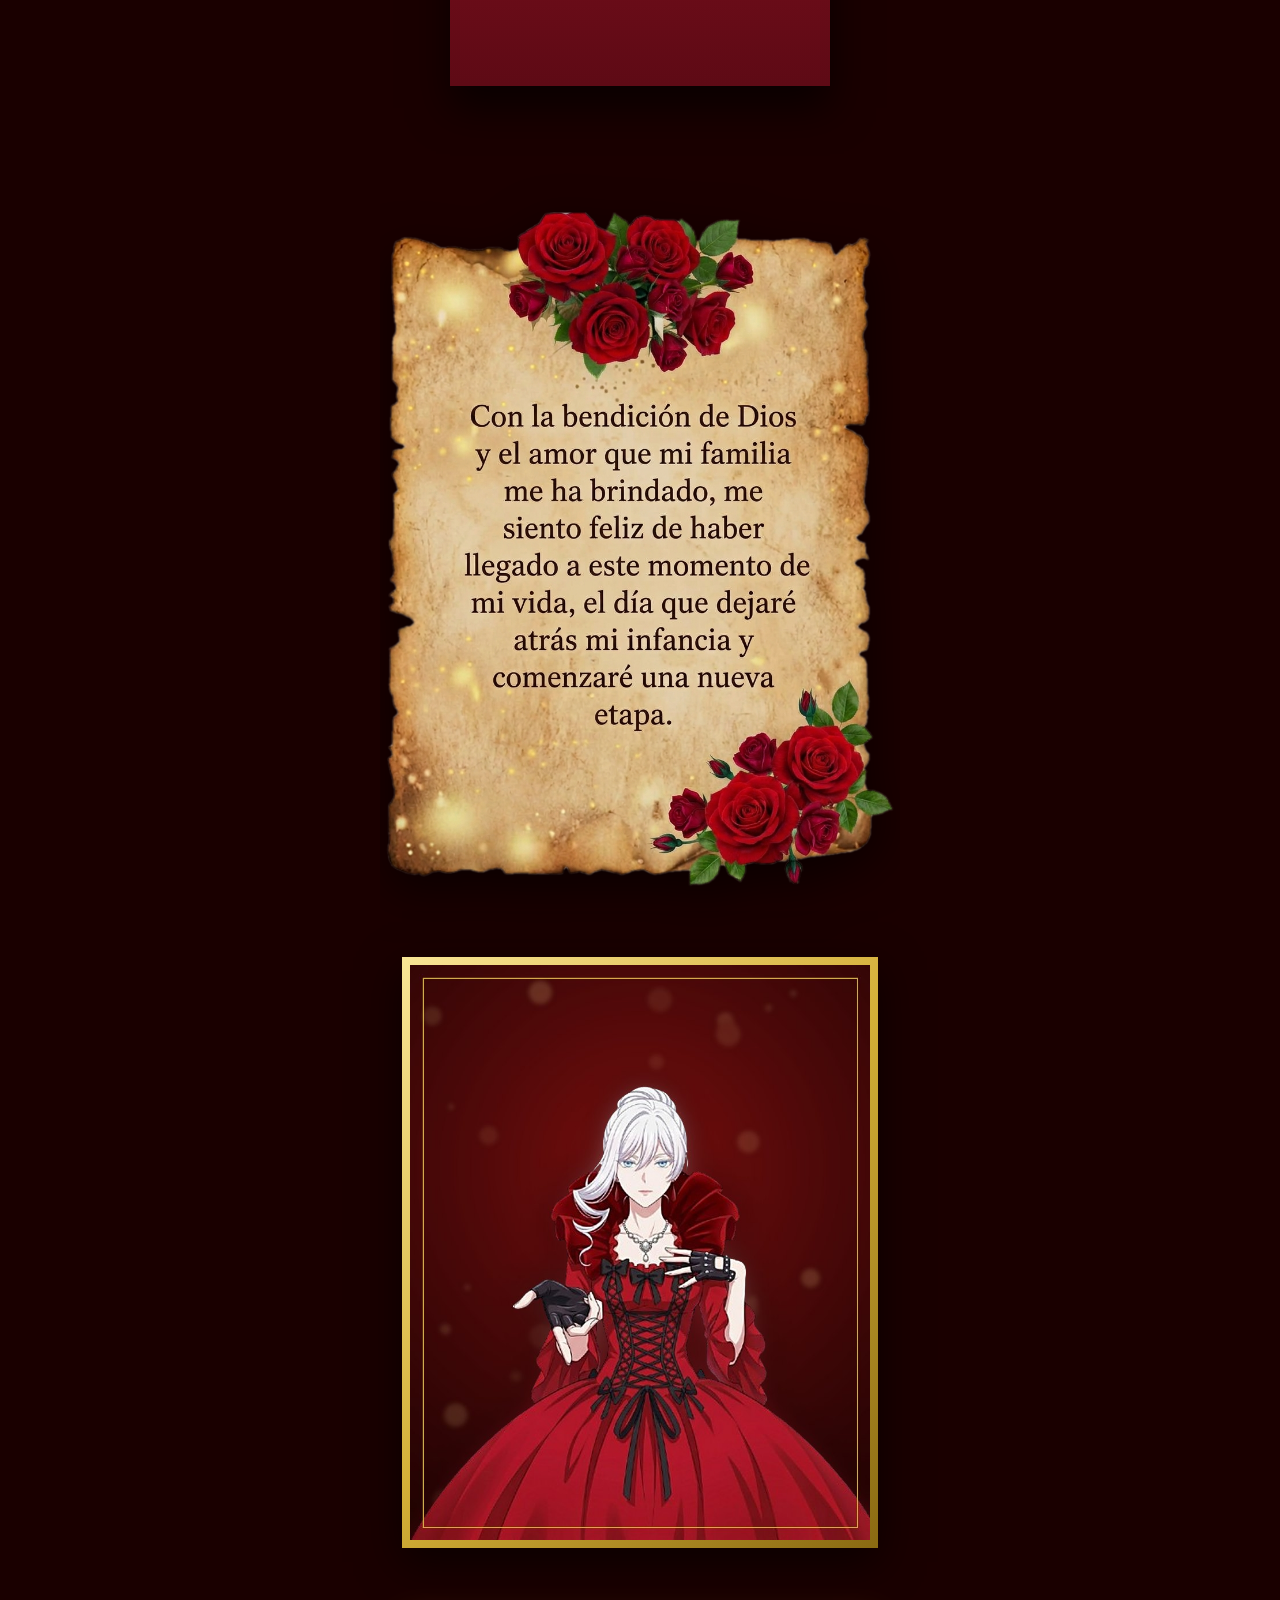
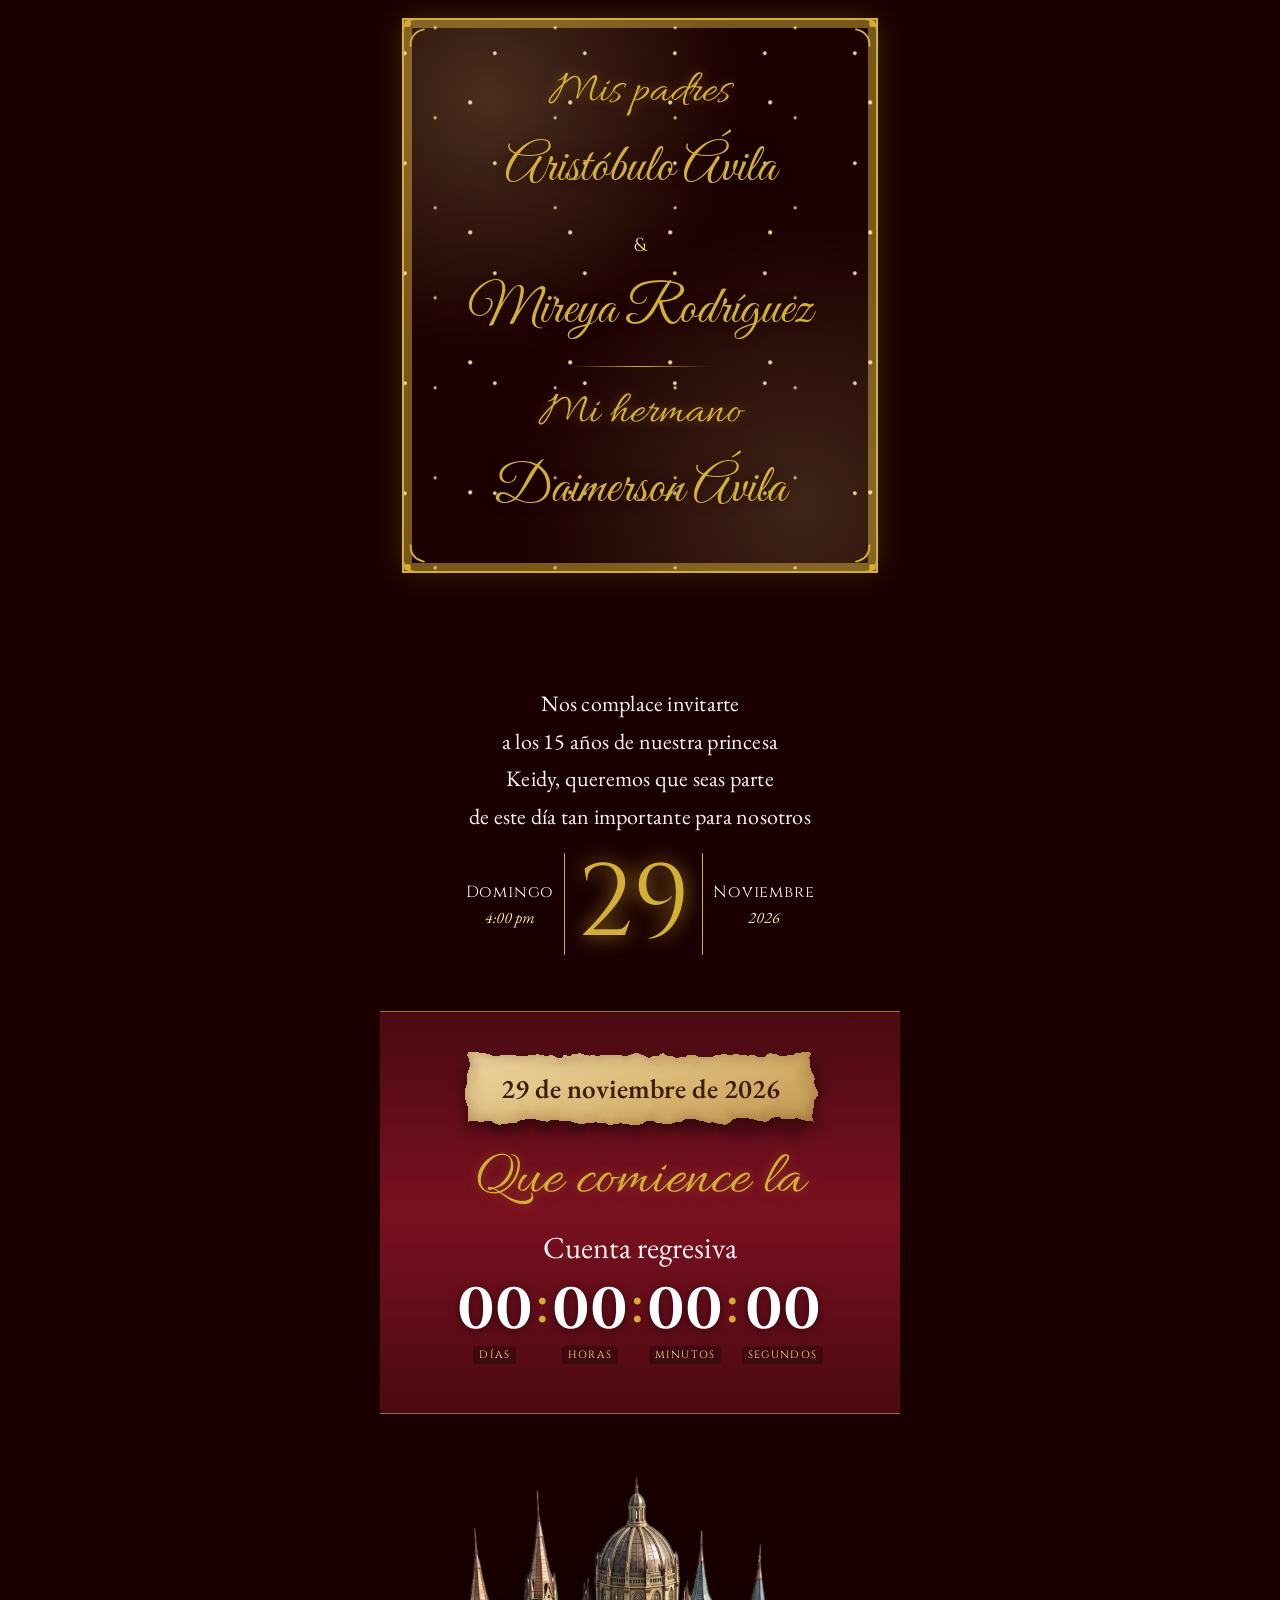
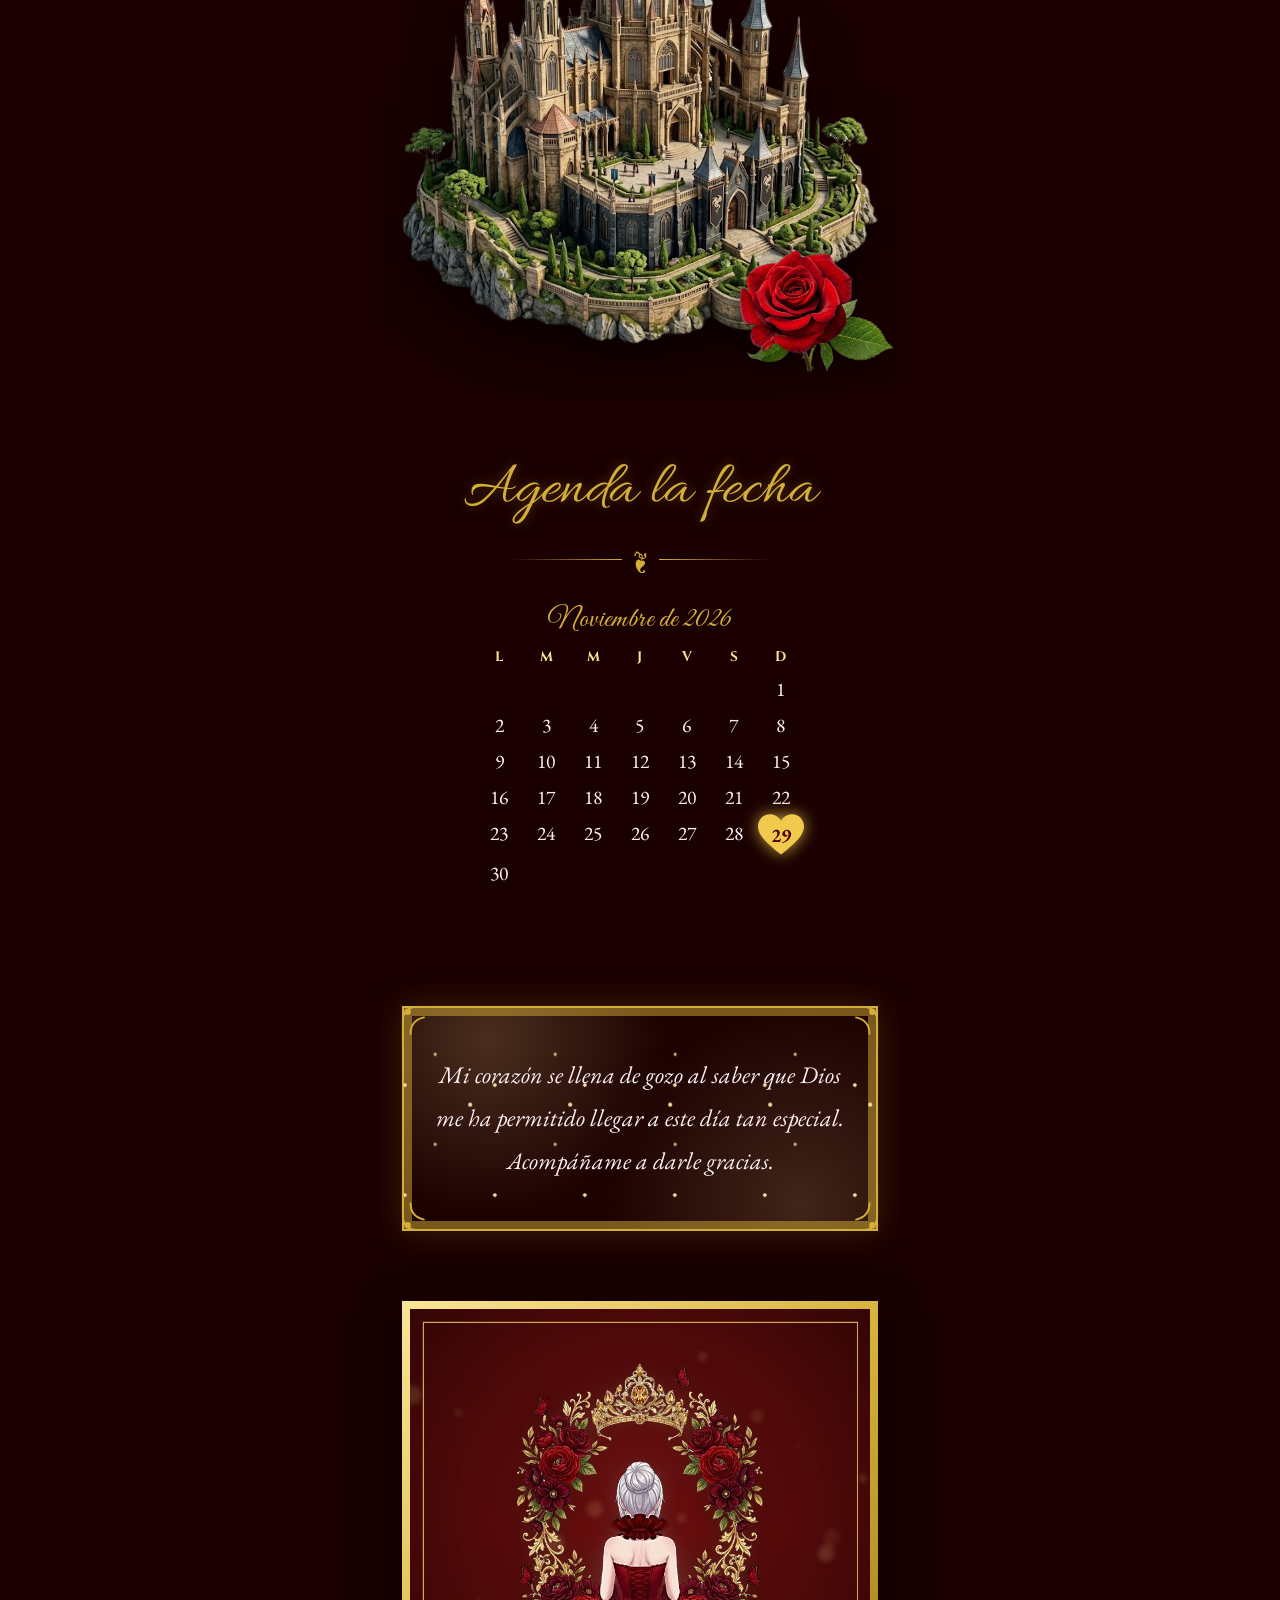
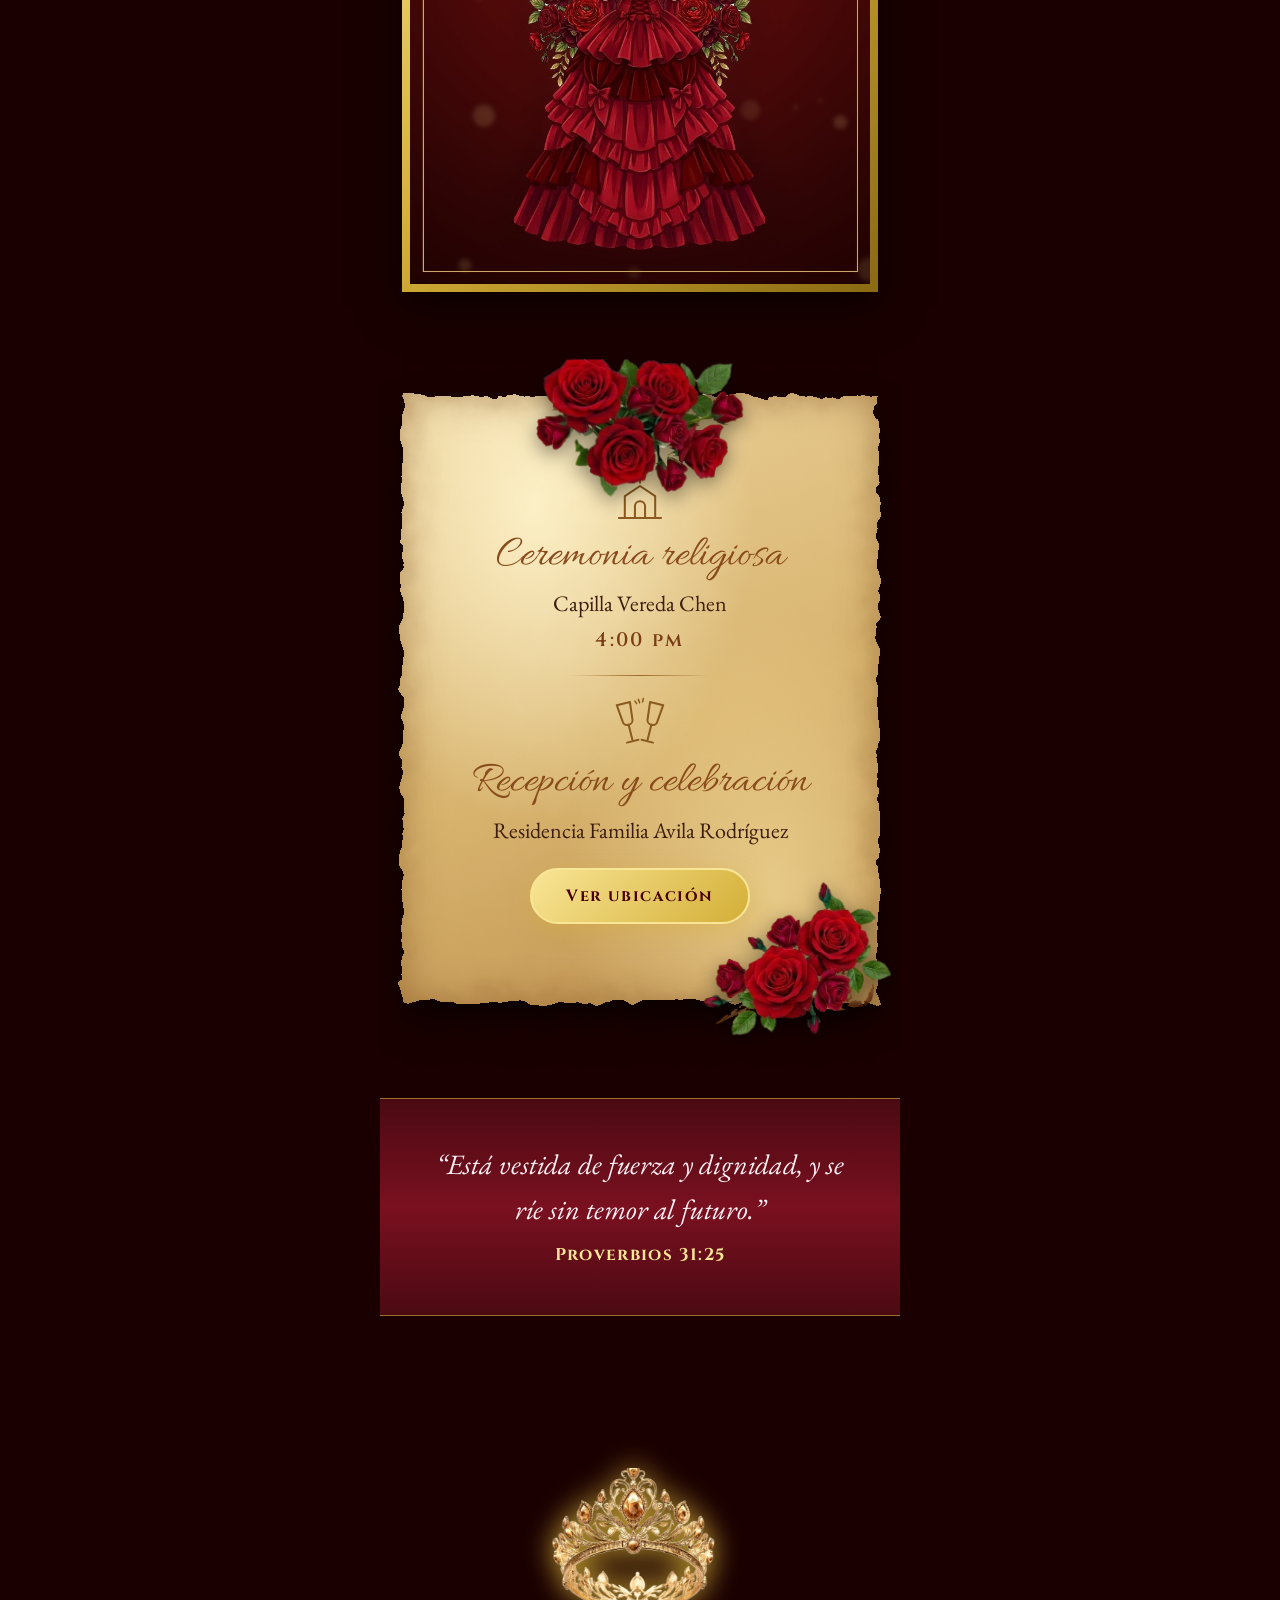
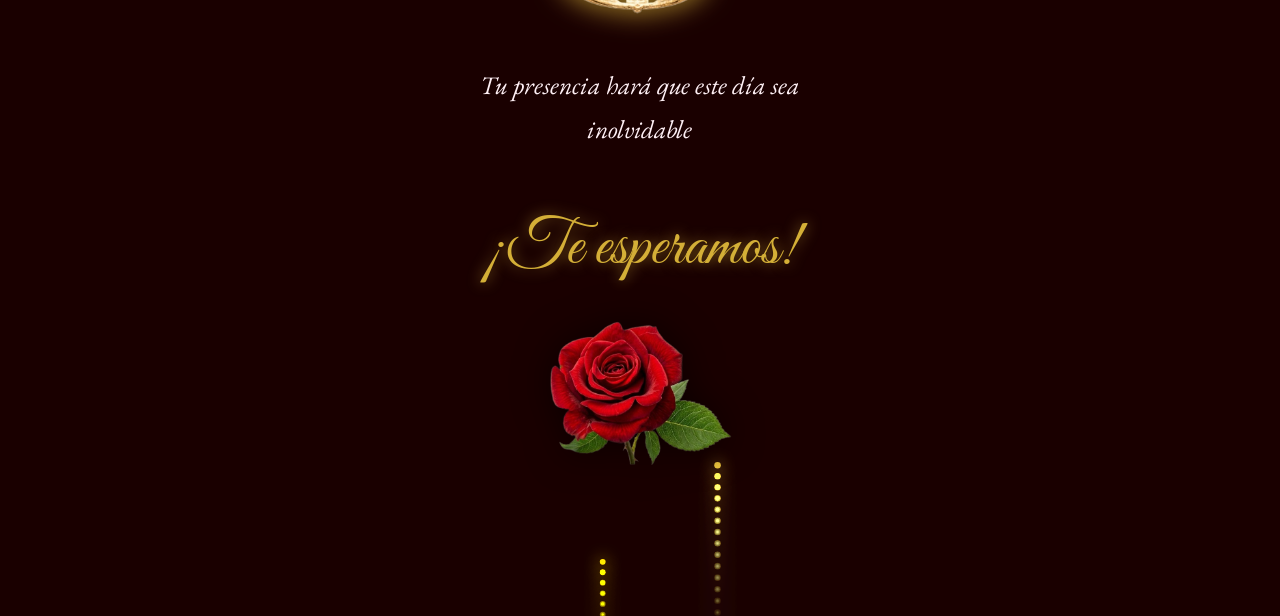
==== commit 953fd64f: "ultimos detalles" ====
--- a/index.html
+++ b/index.html
@@ -6,27 +6,31 @@
   <title>Mis XV Años · Keidy Julieth</title>
   <meta name="description" content="Te invitamos a celebrar los 15 años de Keidy Julieth. Domingo 29 de noviembre de 2026." />
   <meta name="theme-color" content="#4a0000" />
-  <!-- Vista previa al compartir por WhatsApp (si cambia el dominio, actualiza las 2 URLs de abajo) -->
-  <meta property="og:type" content="website" />
-  <meta property="og:locale" content="es_CO" />
-  <meta property="og:site_name" content="Mis XV Años" />
-  <meta property="og:title" content="Mis XV Años · Keidy Julieth" />
-  <meta property="og:description" content="Te invitamos a celebrar mis 15 años. Domingo 29 de noviembre de 2026. ¡Abre tu invitación!" />
-  <meta property="og:url" content="https://invitacion2-ashen.vercel.app/" />
-  <meta property="og:image" content="https://invitacion2-ashen.vercel.app/assets/og.jpg" />
-  <meta property="og:image:type" content="image/jpeg" />
-  <meta property="og:image:width" content="1200" />
+  <meta property="og:type"         content="website" />
+  <meta property="og:locale"       content="es_CO" />
+  <meta property="og:site_name"    content="Mis XV Años" />
+  <meta property="og:title"        content="Mis XV Años · Keidy Julieth" />
+  <meta property="og:description"  content="Te invitamos a celebrar mis 15 años. Domingo 29 de noviembre de 2026. ¡Abre tu invitación!" />
+  <meta property="og:url"          content="https://invitacion2-ashen.vercel.app/" />
+  <meta property="og:image"        content="https://invitacion2-ashen.vercel.app/assets/og.jpg" />
+  <meta property="og:image:type"   content="image/jpeg" />
+  <meta property="og:image:width"  content="1200" />
   <meta property="og:image:height" content="630" />
-  <meta name="twitter:card" content="summary_large_image" />
-  <link href="https://fonts.googleapis.com/css2?family=Great+Vibes&family=Playfair+Display:ital,wght@0,400;0,700;1,400&family=Cinzel:wght@400;700&display=swap" rel="stylesheet" />
+  <meta name="twitter:card"        content="summary_large_image" />
+
+  <link href="https://fonts.googleapis.com/css2?family=Allura&family=EB+Garamond:ital,wght@0,400;0,600;1,400&family=Great+Vibes&family=Cinzel:wght@400;700&display=swap" rel="stylesheet" />
   <link rel="stylesheet" href="assets/invitacion.css" />
 </head>
 <body class="bloqueado">
+<!-- Filtro que rompe los bordes de los pergaminos de CSS -->
+<svg width="0" height="0" style="position:absolute" aria-hidden="true"><filter id="rugoso" x="-10%" y="-10%" width="120%" height="120%"><feTurbulence type="fractalNoise" baseFrequency="0.04" numOctaves="3" seed="7" result="n"/><feDisplacementMap in="SourceGraphic" in2="n" scale="14"/></filter></svg>
+
 
 <!-- Música (YouTube oculto). El enlace se cambia en assets/invitacion.js -->
 <div id="musica"><iframe id="yt" title="Música" allow="autoplay; encrypted-media" tabindex="-1"></iframe></div>
+
 <button id="musicBtn" aria-label="Música"><span>♪</span></button>
-<div id="petalos" aria-hidden="true"></div>
+<div id="petalos"   aria-hidden="true"></div>
 <div id="mariposas" aria-hidden="true"></div>
 <button id="autoBtn" aria-label="Pausar o reanudar el recorrido automático"><span>❚❚</span></button>
 
@@ -39,41 +43,54 @@
 </div>
 
 <main>
-  <!-- 1. Hero -->
+
+  <!-- 1. Portada -->
   <section class="sec hero">
     <img class="flores" src="assets/img/flores1.png" alt="" />
     <img class="bfly b1" src="assets/img/mar1.png" alt="" />
     <img class="bfly b2" src="assets/img/mar1.png" alt="" />
     <img class="bfly b3" src="assets/img/mar1.png" alt="" />
-    <div class="aro"><img src="assets/img/aro.png" alt="" /><h1>Mis 15<br />Años</h1></div>
+    <div class="aro">
+      <img src="assets/img/aro.png" alt="" />
+      <h1>Mis 15<br />Años</h1>
+    </div>
     <p class="nombre">Keidy Julieth</p>
     <p class="apellido">Avila Rodriguez</p>
-    <img class="princesa" src="assets/img/princesa1.png" alt="" />
+    <img class="princesa" src="assets/img/princesa1.png" alt="Keidy Julieth" />
   </section>
 
-  <!-- 2. Mensaje con el castillo -->
-  <section class="sec" data-corazon>
-    <img class="corona rev" src="assets/img/corona.png" alt="" />
-    <p class="mensaje-script rev">Con la bendición de Dios y el amor que mi familia me ha brindado, me siento feliz de haber llegado a este momento de mi vida, el día que dejaré atrás mi infancia y comenzaré una nueva etapa.</p>
-    <div class="castillo rev">
-      <img src="assets/img/castillo.png" alt="Castillo" loading="lazy" />
-      <img class="rosas" src="assets/img/rosa1.png" alt="" />
+  <!-- 2. Sobre con sello: se abre solo y asoma la foto -->
+  <section class="sec sobre-sec" data-palabras="4">
+    <div class="sobre rev" aria-label="Sobre con la invitación">
+      <div class="sobre-dorso"></div>
+      <figure class="sobre-foto"><img src="assets/fotos/foto3.jpg" alt="Keidy Julieth" loading="lazy" /></figure>
+      <div class="sobre-frente"></div>
+      <div class="sobre-tapa"><div class="tapa-forma"></div><div class="sello"><span>XV</span></div></div>
     </div>
   </section>
 
-  <!-- 3. Foto -->
-  <section class="band"><figure class="foto rev"><img src="assets/fotos/foto1.jpg" alt="Princesa" loading="lazy" /></figure></section>
-
-  <!-- 4. Padres -->
-  <section class="sec">
-    <img class="corona rev" src="assets/img/corona1.png" alt="" />
-    <h2 class="rev">Mis padres</h2>
-    <p class="nombres rev">Aristóbulo Ávila<br /><span>&amp;</span><br />Mireya Rodríguez</p>
-    <h2 class="rev">Mi hermano</h2>
-    <p class="nombres rev">Daimerson Ávila</p>
+  <!-- 3. Mensaje (imagen del pergamino) -->
+  <section class="sec sec-perg" data-corazon data-palabras="42">
+    <img class="pergamino-img rev" src="assets/img/pergamino.png" alt="Con la bendición de Dios y el amor que mi familia me ha brindado, me siento feliz de haber llegado a este momento de mi vida, el día que dejaré atrás mi infancia y comenzaré una nueva etapa." loading="lazy" />
   </section>
 
-  <!-- 5. Fecha, cuenta regresiva, calendario -->
+  <!-- 4. Foto 1 -->
+  <section class="band">
+    <figure class="foto rev"><img src="assets/fotos/foto1.jpg" alt="Keidy Julieth" loading="lazy" /></figure>
+  </section>
+
+  <!-- 5. Padres (marco dorado con destellos) -->
+  <section class="sec">
+    <div class="marco-oro rev">
+      <h2 class="script-t">Mis padres</h2>
+      <p class="nombres">Aristóbulo Ávila<br /><span>&amp;</span><br />Mireya Rodríguez</p>
+      <span class="filete"></span>
+      <h2 class="script-t">Mi hermano</h2>
+      <p class="nombres">Daimerson Ávila</p>
+    </div>
+  </section>
+
+  <!-- 6. Invitación y fecha -->
   <section class="sec fecha" data-corazon>
     <h2 class="rev invita">
       Nos complace invitarte<br />
@@ -86,37 +103,76 @@
       <strong>29</strong>
       <div><b>Noviembre</b><i>2026</i></div>
     </div>
-    <div class="cuenta rev">
-      <p>Solo faltan:</p>
-      <div class="cuenta-fila">
-        <div><span id="cd-dias">--</span><small>Días</small></div><em>:</em>
-        <div><span id="cd-horas">--</span><small>Horas</small></div><em>:</em>
-        <div><span id="cd-min">--</span><small>Min</small></div><em>:</em>
-        <div><span id="cd-seg">--</span><small>Seg</small></div>
-      </div>
+  </section>
+
+  <!-- 7. Banda con la cuenta regresiva -->
+  <section class="sec banda">
+    <div class="cinta rev"><span>29 de noviembre de 2026</span></div>
+    <p class="script-t grande rev">Que comience la</p>
+    <p class="cuenta-t rev">Cuenta regresiva</p>
+    <div class="cuenta-fila rev">
+      <div><span id="cd-dias">--</span><small>Días</small></div><em>:</em>
+      <div><span id="cd-horas">--</span><small>Horas</small></div><em>:</em>
+      <div><span id="cd-min">--</span><small>Minutos</small></div><em>:</em>
+      <div><span id="cd-seg">--</span><small>Segundos</small></div>
     </div>
+  </section>
+
+  <!-- 8. Castillo (separador) -->
+  <section class="sec">
+    <div class="castillo rev">
+      <img src="assets/img/castillo.png" alt="Castillo" loading="lazy" />
+      <img class="rosas" src="assets/img/rosa1.png" alt="" />
+    </div>
+  </section>
+
+  <!-- 9. Agenda la fecha -->
+  <section class="sec agenda">
+    <h2 class="script-t grande rev">Agenda la fecha</h2>
+    <div class="orn rev" aria-hidden="true"><i></i><b>❦</b><i></i></div>
     <div class="calendario rev" id="calendario" aria-label="Calendario de noviembre 2026"></div>
   </section>
 
-  <!-- 6. Foto -->
-  <section class="band"><figure class="foto rev"><img src="assets/fotos/foto2.jpg" alt="Princesa" loading="lazy" /></figure></section>
-
-  <!-- 7. Lugares -->
+  <!-- 10. Mensaje breve en marco dorado -->
   <section class="sec">
-    <div class="marco rev">
-      <h2>Ceremonia religiosa</h2>
-      <p class="lugar">Capilla Vereda Chen</p>
-      <h2>4:00 pm</h2>
-
-      <span class="filete"></span>
-      <h2>Recepción y celebración</h2>
-      <p class="lugar">Residencia Familia Avila Rodríguez</p>
-      <a class="boton" id="mapa" target="_blank" rel="noopener">Ver ubicación</a>
+    <div class="marco-oro rev">
+      <p class="texto">Mi corazón se llena de gozo al saber que Dios me ha permitido llegar a este día tan especial. Acompáñame a darle gracias.</p>
     </div>
   </section>
 
+  <!-- 11. Foto 2 -->
+  <section class="band">
+    <figure class="foto rev"><img src="assets/fotos/foto2.jpg" alt="Keidy Julieth" loading="lazy" /></figure>
+  </section>
 
-  <!-- 9. Confirmación y cierre -->
+  <!-- 12. Lugares (pergamino) -->
+  <section class="sec">
+    <div class="pergamino rev">
+      <img class="rosas-a" src="assets/img/racimo1.png" alt="" />
+      <div class="perg-cont">
+        <svg class="icono" viewBox="0 0 64 64" fill="none" stroke="currentColor" stroke-width="2.4" stroke-linecap="round" stroke-linejoin="round" aria-hidden="true"><path d="M32 3v12M26 8h12"/><path d="M14 57V31l18-12 18 12v26z"/><path d="M26 57V43a6 6 0 0 1 12 0v14"/><path d="M7 57h50"/></svg>
+        <h2 class="script-t">Ceremonia religiosa</h2>
+        <p class="lugar">Capilla Vereda Chen</p>
+        <p class="hora">4:00 pm</p>
+        <span class="filete"></span>
+        <svg class="icono" viewBox="0 0 64 64" fill="none" stroke="currentColor" stroke-width="2.4" stroke-linecap="round" stroke-linejoin="round" aria-hidden="true"><g transform="rotate(-14 20 40)"><path d="M12 8h16l-2 20a6 6 0 0 1-12 0z"/><path d="M20 34v18M13 54h14"/></g><g transform="rotate(14 44 40)"><path d="M36 8h16l-2 20a6 6 0 0 1-12 0z"/><path d="M44 34v18M37 54h14"/></g><path d="M30 4l1.5 4M36 3l-1 4M26 6l2 3" stroke-width="1.8"/></svg>
+        <h2 class="script-t">Recepción y celebración</h2>
+        <p class="lugar">Residencia Familia Avila Rodríguez</p>
+        <a class="boton" id="mapa" target="_blank" rel="noopener">Ver ubicación</a>
+      </div>
+      <img class="rosas-b" src="assets/img/racimo2.png" alt="" />
+    </div>
+  </section>
+
+  <!-- 13. Versículo en banda -->
+  <section class="sec banda verso" data-palabras="16">
+    <blockquote class="rev">
+      <p>“Está vestida de fuerza y dignidad, y se ríe sin temor al futuro.”</p>
+      <cite>Proverbios 31:25</cite>
+    </blockquote>
+  </section>
+
+  <!-- 14. Cierre con fuegos -->
   <section class="sec cierre" data-corazon>
     <canvas id="fuegos" aria-hidden="true"></canvas>
     <img class="corona rev" src="assets/img/corona.png" alt="" />
@@ -124,9 +180,10 @@
     <h2 class="titulo final rev">¡Te esperamos!</h2>
     <img class="rosa rev" src="assets/img/rosa1.png" alt="" />
   </section>
+
 </main>
 
 <script src="assets/invitacion.js"></script>
 <script src="assets/fuegos.js"></script>
 </body>
-</html>
+</html>
--- a/assets/invitacion.css
+++ b/assets/invitacion.css
@@ -1,19 +1,25 @@
+/* =========================================================
+   INVITACIÓN KEIDY JULIETH — CSS v2.0
+   Base: original que funcionaba · + mejoras visuales
+   ========================================================= */
+
 :root{--vino:#1a0303;--rojo:#4a0000;--rojo2:#7a0e0e;--oro:#d4af37;--oro2:#f9e596;--crema:#fff0f5}
 *{margin:0;padding:0;box-sizing:border-box}
-body{font-family:"Playfair Display",serif;background:#1a0000;color:var(--crema);overflow-x:hidden;-webkit-tap-highlight-color:transparent}
+html{font-size:106.25%}
+body{font-family:"EB Garamond",serif;background:#1a0000;color:var(--crema);overflow-x:hidden;-webkit-tap-highlight-color:transparent}
 body.bloqueado{overflow:hidden;height:100dvh}
 img{display:block;max-width:100%}
 body::before{content:"";position:fixed;inset:0;z-index:-1;background:radial-gradient(circle at top,#7a0e0e 0%,#4a0000 50%,#1a0000 100%)}
 main{max-width:520px;margin:0 auto;position:relative}
 
-/* Secciones */
+/* ── Secciones ── */
 .sec{position:relative;min-height:auto;padding:56px 22px;display:flex;flex-direction:column;align-items:center;justify-content:center;gap:18px;text-align:center;overflow:hidden}
 .band{padding:14px 22px}
 h2{font-family:Cinzel,serif;font-weight:400;font-size:clamp(1rem,4.6vw,1.25rem);letter-spacing:.14em;color:var(--oro2)}
 .corona{width:min(60%,230px);filter:drop-shadow(0 0 14px var(--oro))}
 .flores{position:absolute;top:0;left:0;width:100%;pointer-events:none}
 
-/* Hero */
+/* ── Hero ── */
 .hero{min-height:100svh;justify-content:flex-start;padding:min(40vw,190px) 0 0;gap:0}
 .aro{position:relative;width:min(68%,290px)}
 .aro img{width:100%;filter:drop-shadow(0 0 14px rgba(212,175,55,.6))}
@@ -30,7 +36,7 @@
 @keyframes vuelo2{50%{transform:translate(-90px,-60px) rotate(-30deg)}}
 @keyframes vuelo3{50%{transform:translate(60px,-120px) rotate(18deg)}}
 
-/* Marcos de texto */
+/* ── Marcos de texto ── */
 .marco{position:relative;width:100%;padding:38px 24px;border:1px solid var(--oro);outline:1px solid rgba(212,175,55,.45);outline-offset:6px;background:rgba(0,0,0,.28);display:flex;flex-direction:column;align-items:center;gap:14px}
 .texto{font-style:italic;font-size:clamp(1.05rem,4.7vw,1.3rem);line-height:1.85;color:var(--crema)}
 .lugar{font-size:1.2rem;color:var(--crema)}
@@ -41,69 +47,63 @@
 .boton{display:inline-block;margin-top:10px;padding:15px 34px;border-radius:50px;border:2px solid var(--oro2);background:linear-gradient(135deg,var(--oro2),var(--oro));color:var(--rojo);font:700 .95rem Cinzel,serif;letter-spacing:.1em;text-decoration:none;box-shadow:0 6px 22px rgba(212,175,55,.4);transition:transform .25s}
 .boton:hover,.boton:focus-visible{transform:scale(1.05)}
 
-/* Fotos */
+/* ── Fotos ── */
 .foto{width:100%;padding:8px;background:linear-gradient(135deg,var(--oro2),var(--oro),#8a6a12);box-shadow:0 14px 40px rgba(0,0,0,.6)}
 .foto img{width:100%;aspect-ratio:4/5;object-fit:cover}
-.rejilla{display:grid;grid-template-columns:1fr 1fr;gap:12px;width:100%}
-.rejilla figure{padding:5px;background:var(--oro);cursor:zoom-in}
-.rejilla img{width:100%;aspect-ratio:4/5;object-fit:cover}
-.galeria{gap:26px}
-#visor{position:fixed;inset:0;z-index:9990;background:rgba(10,0,0,.92);display:flex;align-items:center;justify-content:center;padding:20px;cursor:zoom-out}
-#visor[hidden]{display:none}
-#visor img{max-height:92dvh;border:3px solid var(--oro)}
-
-/* Fecha */
+
+
+
+/* ── Fecha ── */
 .invita{line-height:1.8}
 .dia{display:flex;align-items:center;justify-content:center;gap:18px}
 .dia div{display:flex;flex-direction:column;gap:4px}
 .dia b{font:400 1.05rem Cinzel,serif;letter-spacing:.1em;color:var(--crema)}
 .dia i{font-size:.95rem;color:var(--oro2)}
 .dia strong{font:400 clamp(4rem,22vw,6rem)/1 Cinzel,serif;color:var(--oro);text-shadow:0 0 20px rgba(212,175,55,.8);padding:0 18px;border-inline:1px solid var(--oro)}
-.cuenta{padding:18px 22px;border:1px solid var(--oro);border-radius:14px;background:rgba(0,0,0,.3)}
-.cuenta p{font:.8rem Cinzel,serif;letter-spacing:.35em;color:var(--oro2);margin-bottom:8px}
-.cuenta-fila{display:flex;align-items:flex-start;gap:8px}
-.cuenta-fila div{display:flex;flex-direction:column;min-width:54px}
-.cuenta-fila span{font:700 2rem Cinzel,serif;color:var(--oro2)}
-.cuenta-fila small{font-size:.65rem;color:var(--crema);opacity:.8}
-.cuenta-fila em{font-style:normal;font-size:1.7rem;color:var(--oro)}
-.calendario{width:min(100%,340px);padding:20px 14px;border:1px solid rgba(212,175,55,.5);border-radius:6px;background:rgba(0,0,0,.25)}
+.calendario{width:min(100%,340px);padding:8px 6px}
 .calendario h3{font:400 1.7rem "Great Vibes",cursive;color:var(--oro);margin-bottom:10px;letter-spacing:.02em}
 .cal-rejilla{display:grid;grid-template-columns:repeat(7,1fr);gap:6px 0;font-size:1rem}
 .cal-rejilla b{font:700 .8rem Cinzel,serif;color:var(--oro2)}
-.cal-rejilla .hoy{display:grid;place-items:center;width:34px;height:34px;margin:0 auto;border-radius:50%;background:var(--oro);color:var(--rojo);font-weight:700;box-shadow:0 0 14px var(--oro)}
-
-/* Cierre */
+
+/* ── Cierre ── */
 .cierre{gap:22px}
 .mensaje{font-style:italic;font-size:clamp(1.2rem,5.4vw,1.5rem);line-height:1.7;min-height:5.2em;display:flex;align-items:center;max-width:90%;transition:opacity .5s,transform .5s}
 .final{margin-top:12px}
 .rosa{width:min(46%,190px);filter:drop-shadow(0 0 18px rgba(0,0,0,.6))}
 
-/* Portada */
+/* ── Portada ── */
 #portada{position:fixed;inset:0;z-index:9999;display:grid;place-items:center;background:radial-gradient(circle at center,#3a0a0a,var(--vino));transition:opacity 1.2s,visibility 1.2s}
 #portada.abierta{opacity:0;visibility:hidden;pointer-events:none}
-#abrir{background:none;border:0;color:var(--oro2);display:flex;flex-direction:column;align-items:center;gap:24px;cursor:pointer;font:italic 1.05rem "Playfair Display",serif}
+#abrir{background:none;border:0;color:var(--oro2);display:flex;flex-direction:column;align-items:center;gap:24px;cursor:pointer;font:italic 1.05rem "EB Garamond",serif}
 #abrir img{width:min(70vw,300px);filter:drop-shadow(0 20px 30px rgba(0,0,0,.8));animation:flota 4s ease-in-out infinite;transition:transform 1.2s}
 #abrir span{padding:8px 20px;border:1px solid var(--oro);border-radius:30px;background:rgba(0,0,0,.5);animation:pulso 2s infinite}
 #portada.abierta #abrir img{transform:scale(1.5)}
 @keyframes flota{50%{transform:translateY(-10px)}}
 @keyframes pulso{50%{opacity:.55}}
 
-/* Botón de música y pétalos */
+/* ── Botón música ── */
 #musicBtn{position:fixed;top:max(16px,env(safe-area-inset-top));right:16px;z-index:9000;width:52px;height:52px;border-radius:50%;border:2px solid var(--oro);background:linear-gradient(135deg,#b30000,var(--rojo));color:var(--oro2);font-size:1.5rem;cursor:pointer;box-shadow:0 5px 20px rgba(0,0,0,.6),0 0 15px rgba(212,175,55,.5)}
 #musicBtn.playing span{display:inline-block;animation:gira 3s linear infinite}
 @keyframes gira{to{transform:rotate(360deg)}}
+
+/* ── Iframe de YouTube OCULTO ──
+   IMPORTANTE: no usar visibility:hidden ni clip-path aquí.
+   position:absolute + width/height:1px + opacity:0 es suficiente
+   para ocultarlo sin bloquear los postMessages de la API de YouTube. ── */
 #musica{position:absolute;width:1px;height:1px;opacity:0;overflow:hidden;pointer-events:none}
+
+/* ── Pétalos ── */
 #petalos{position:fixed;inset:0;z-index:50;pointer-events:none;overflow:hidden}
 .petalo{position:absolute;top:-8vh;opacity:.9;animation:cae linear infinite;filter:drop-shadow(0 0 4px rgba(179,0,0,.5))}
 @keyframes cae{to{transform:translate(var(--dx),112vh) rotate(var(--rot))}}
 
-/* Aparición al hacer scroll (la activa el JS) */
+/* ── Scroll reveal ── */
 .js .rev{opacity:0;transform:translateY(36px);transition:opacity 1s ease,transform 1s ease}
 .js .rev.in{opacity:1;transform:none}
 :focus-visible{outline:3px solid var(--oro2);outline-offset:3px}
 @media (prefers-reduced-motion:reduce){*,*::before,*::after{animation:none!important;transition:none!important}.petalo{display:none}.js .rev{opacity:1;transform:none}}
 
-/* Recorrido automático, mariposas y variedad de entradas */
+/* ── Recorrido automático y mariposas ── */
 #autoBtn{position:fixed;top:calc(max(16px,env(safe-area-inset-top)) + 62px);right:16px;z-index:9000;width:52px;height:52px;border-radius:50%;border:2px solid var(--oro);background:rgba(74,0,0,.85);color:var(--oro2);font-size:.95rem;cursor:pointer;display:grid;place-items:center;box-shadow:0 5px 20px rgba(0,0,0,.6),0 0 15px rgba(212,175,55,.4)}
 #mariposas{position:fixed;inset:0;z-index:60;pointer-events:none;overflow:hidden}
 .mari{position:fixed;left:0;top:0;width:40px;opacity:0;pointer-events:none;animation:aleteo .45s ease-in-out infinite;filter:drop-shadow(0 0 6px rgba(255,255,255,.3))}
@@ -112,18 +112,104 @@
 .js .marco.rev:not(.in){transform:scale(.92)}
 .js .rejilla figure.rev:nth-child(odd):not(.in){transform:translateX(-46px) rotate(-3deg)}
 .js .rejilla figure.rev:nth-child(even):not(.in){transform:translateX(46px) rotate(3deg)}
-.js .rejilla figure:nth-child(3).rev{transition-delay:.15s}.js .rejilla figure:nth-child(4).rev{transition-delay:.3s}
+.js .rejilla figure:nth-child(3).rev{transition-delay:.15s}
+.js .rejilla figure:nth-child(4).rev{transition-delay:.3s}
 .js .corona.rev:not(.in){transform:translateY(-30px) scale(.8)}
 @media (prefers-reduced-motion:reduce){.mari{display:none}}
 
-/* Cierre con fuegos artificiales */
+/* ── Cierre con fuegos artificiales ── */
 .cierre{min-height:100svh}
 #fuegos{position:absolute;inset:0;width:100%;height:100%;z-index:0;pointer-events:none}
 .cierre>*:not(canvas){position:relative;z-index:1}
 
-/* Mensaje con castillo */
+/* ── Texto con castillo ── */
 .mensaje-script{font-family:"Great Vibes",cursive;font-size:clamp(1.7rem,7.6vw,2.3rem);line-height:1.35;color:var(--oro2);text-shadow:0 0 14px rgba(212,175,55,.45),0 2px 6px rgba(0,0,0,.6);max-width:94%}
 .castillo{position:relative;width:100%;margin-top:6px}
 .castillo>img:first-child{width:100%;filter:drop-shadow(0 18px 24px rgba(0,0,0,.65))}
 .castillo .rosas{position:absolute;right:-4%;bottom:-6%;width:34%;filter:drop-shadow(0 6px 10px rgba(0,0,0,.6))}
 .js .castillo.rev:not(.in){transform:translateY(50px) scale(.9)}
+
+/* =========================================================
+   VERSIÓN "COMO EL VIDEO": sobre, pergamino, bandas, marcos
+   ========================================================= */
+.script-t{font-family:Allura,"Great Vibes",cursive;font-weight:400;letter-spacing:0;text-transform:none;color:var(--oro);font-size:clamp(2rem,9vw,2.7rem);line-height:1.15;text-shadow:0 0 12px rgba(212,175,55,.35)}
+.script-t.grande{font-size:clamp(2.6rem,12vw,3.6rem)}
+.filete{background:linear-gradient(90deg,transparent,var(--oro),transparent);width:140px}
+
+/* Sobre con sello */
+.sobre-sec{padding-top:200px;padding-bottom:70px}
+.sobre{position:relative;width:min(100%,380px);aspect-ratio:1/1;perspective:1100px}
+.sobre>*{position:absolute}
+.sobre-dorso{inset:0;background:linear-gradient(160deg,#4d0710,#2e0409);box-shadow:0 22px 38px rgba(0,0,0,.65);border:1px solid rgba(212,175,55,.55)}
+.sobre-foto{left:12%;right:12%;top:6%;margin:0;padding:6px;background:linear-gradient(135deg,var(--oro2),var(--oro),#8a6a12);z-index:1;box-shadow:0 8px 22px rgba(0,0,0,.55)}
+.sobre-foto img{width:100%;aspect-ratio:10/11;object-fit:cover}
+.sobre-frente{inset:0;z-index:2;background:linear-gradient(180deg,#8d1222,#5e0a15);clip-path:polygon(0 0,50% 62%,100% 0,100% 100%,0 100%);filter:drop-shadow(0 -2px 0 var(--oro))}
+.sobre-tapa{left:0;top:0;width:100%;height:62%;z-index:3;transform-origin:50% 0;transform-style:preserve-3d}
+.tapa-forma{position:absolute;inset:0;background:var(--oro);clip-path:polygon(0 0,100% 0,50% 100%)}
+.tapa-forma::after{content:"";position:absolute;inset:0;background:linear-gradient(180deg,#a3182a,#701120);clip-path:polygon(1.2% 0,98.8% 0,50% 95.5%)}
+.sello{position:absolute;left:50%;bottom:0;width:23%;aspect-ratio:1;translate:-50% 50%;border-radius:50%;background:radial-gradient(circle at 35% 30%,#e9b84a,#b8860b 55%,#7a5a08);display:grid;place-items:center;box-shadow:0 6px 14px rgba(0,0,0,.6),inset 0 0 0 4px rgba(255,236,170,.35);backface-visibility:hidden;-webkit-backface-visibility:hidden}
+.sello span{font:700 clamp(.9rem,4.4vw,1.25rem) Cinzel,serif;color:#4a0000;text-shadow:0 1px 0 rgba(255,255,255,.4)}
+.sobre.in .sobre-tapa{animation:abreTapa 1.5s .6s ease-in-out forwards}
+.sobre.in .sobre-foto{transform:translateY(-46%);transition:transform 1.5s 1.7s cubic-bezier(.2,.8,.2,1)}
+@keyframes abreTapa{0%{transform:rotateX(0);z-index:3}49%{z-index:3}50%{transform:rotateX(90deg);z-index:0}100%{transform:rotateX(180deg);z-index:0}}
+@media (prefers-reduced-motion:reduce){.sobre-tapa{transform:rotateX(180deg);z-index:0}.sobre-foto{transform:translateY(-46%)}}
+
+/* Pergamino con tu imagen */
+.sec-perg{padding-left:6px;padding-right:6px}
+.pergamino-img{width:100%;filter:drop-shadow(0 16px 24px rgba(0,0,0,.6))}
+
+/* Pergamino hecho en CSS (lugares y fecha) */
+.pergamino{position:relative;width:100%;margin:34px 0 40px;isolation:isolate}
+.pergamino::before{content:"";position:absolute;inset:0;z-index:-1;background:radial-gradient(ellipse at 28% 18%,rgba(255,244,205,.9),transparent 45%),radial-gradient(ellipse at 78% 82%,rgba(255,236,170,.55),transparent 40%),linear-gradient(160deg,#ecd29b,#d8b46f 55%,#bf9150);box-shadow:inset 0 0 38px rgba(122,74,28,.55),0 18px 30px rgba(0,0,0,.55);filter:url(#rugoso)}
+.perg-cont{padding:70px 26px 78px;display:flex;flex-direction:column;align-items:center;gap:8px;color:#4a2410}
+.pergamino .script-t{color:#8a4b1c;text-shadow:none;font-size:clamp(2rem,9vw,2.6rem)}
+.pergamino .lugar{color:#3d1d0c;font-size:1.3rem;line-height:1.3}
+.pergamino .hora{font:600 1.15rem Cinzel,serif;letter-spacing:.12em;color:#7a3d14}
+.pergamino .filete{background:linear-gradient(90deg,transparent,#9c6a2a,transparent);margin:14px 0 8px}
+.pergamino .icono{width:54px;height:54px;color:#8a5a1e;margin-top:4px}
+.pergamino .boton{margin-top:14px}
+.rosas-a{position:absolute;top:-38px;left:50%;width:44%;translate:-50% 0;z-index:2;filter:drop-shadow(0 6px 10px rgba(0,0,0,.45))}
+.rosas-b{position:absolute;bottom:-34px;right:-14px;width:40%;z-index:2;filter:drop-shadow(0 6px 10px rgba(0,0,0,.45))}
+
+/* Marco dorado con destellos */
+.marco-oro{position:relative;width:100%;padding:46px 30px;text-align:center;border:2px solid var(--oro);box-shadow:inset 0 0 0 7px rgba(26,0,0,.0),inset 0 0 0 8px rgba(212,175,55,.5),0 0 30px rgba(212,175,55,.18);background:radial-gradient(circle at 18% 14%,rgba(249,229,150,.2),transparent 42%),radial-gradient(circle at 84% 88%,rgba(249,229,150,.16),transparent 46%),rgba(35,0,0,.38)}
+.marco-oro::before{content:"";position:absolute;inset:0;pointer-events:none;background:radial-gradient(circle,rgba(255,236,170,.95) 0 1.4px,transparent 2.2px) 12% 20%/90px 110px,radial-gradient(circle,rgba(255,236,170,.8) 0 1.1px,transparent 2px) 60% 70%/120px 90px,radial-gradient(circle,rgba(255,236,170,.9) 0 1.6px,transparent 2.4px) 85% 35%/100px 130px;animation:brillo 3.6s ease-in-out infinite alternate}
+@keyframes brillo{from{opacity:.25}to{opacity:1}}
+.marco-oro>*{position:relative}
+.marco-oro .texto{font-size:clamp(1.15rem,5.2vw,1.4rem);line-height:1.8}
+.esq{position:absolute;width:46px;height:46px;background:url("data:image/svg+xml,%3Csvg xmlns='http://www.w3.org/2000/svg' viewBox='0 0 48 48' fill='none' stroke='%23d4af37' stroke-width='2' stroke-linecap='round'%3E%3Cpath d='M3 45V17C3 9 9 3 17 3h28'/%3E%3Cpath d='M11 31c0-9 5-15 14-17'/%3E%3Ccircle cx='8' cy='8' r='2.4' fill='%23d4af37'/%3E%3C/svg%3E") center/contain no-repeat}
+.e1{top:-4px;left:-4px}.e2{top:-4px;right:-4px;scale:-1 1}.e3{bottom:-4px;left:-4px;scale:1 -1}.e4{bottom:-4px;right:-4px;scale:-1 -1}
+.js .marco-oro.rev:not(.in){transform:scale(.92)}
+
+/* Bandas de color de lado a lado */
+.banda{background:linear-gradient(180deg,#4a0a12,#7a1020 50%,#4a0a12);box-shadow:inset 0 1px 0 rgba(212,175,55,.6),inset 0 -1px 0 rgba(212,175,55,.6);padding-top:44px;padding-bottom:50px;gap:10px}
+.cinta{position:relative;isolation:isolate;padding:16px 34px;margin-bottom:14px}
+.cinta::before{content:"";position:absolute;inset:0;z-index:-1;background:linear-gradient(160deg,#efd8a4,#d8b46f 60%,#c29552);box-shadow:inset 0 0 18px rgba(122,74,28,.5),0 8px 16px rgba(0,0,0,.5);filter:url(#rugoso)}
+.cinta span{font:600 clamp(1.25rem,6vw,1.6rem) "EB Garamond",serif;color:#3d1d0c}
+.cuenta-t{font:400 clamp(1.4rem,6.4vw,1.8rem) "EB Garamond",serif;color:var(--crema);margin-bottom:6px}
+.cuenta-fila{display:flex;align-items:flex-start;justify-content:center;gap:4px}
+.cuenta-fila div{display:flex;flex-direction:column;align-items:center;min-width:64px}
+.cuenta-fila span{font:700 clamp(2.4rem,12vw,3.4rem)/1 Cinzel,serif;color:#fff;text-shadow:0 2px 10px rgba(0,0,0,.5)}
+.cuenta-fila small{font:.62rem Cinzel,serif;letter-spacing:.12em;text-transform:uppercase;color:var(--oro2);margin-top:6px;padding:2px 6px;background:rgba(0,0,0,.28);border-radius:3px}
+.cuenta-fila em{font-style:normal;font:700 clamp(2rem,10vw,2.8rem)/1 Cinzel,serif;color:var(--oro);padding-top:2px}
+
+/* Agenda la fecha */
+.orn{display:flex;align-items:center;gap:12px;width:min(100%,260px);color:var(--oro)}
+.orn i{flex:1;height:1px;background:linear-gradient(90deg,transparent,var(--oro))}
+.orn i:last-child{background:linear-gradient(270deg,transparent,var(--oro))}
+.orn b{font-weight:400;font-size:1.4rem}
+.cal-rejilla{font-size:1.15rem;gap:10px 0}
+.cal-rejilla .hoy{position:relative;display:grid;place-items:center;width:46px;height:42px;margin:-6px auto;color:var(--rojo);font-weight:700;background:url("data:image/svg+xml,%3Csvg xmlns='http://www.w3.org/2000/svg' viewBox='0 0 32 29'%3E%3Cpath fill='%23f0c94d' d='M16 28C6 20 0 14.500 0 8.500 0 3.800 3.600 0 8.200 0c3.300 0 6.200 1.800 7.800 4.500C17.600 1.800 20.500 0 23.800 0 28.400 0 32 3.800 32 8.500 32 14.500 26 20 16 28z'/%3E%3C/svg%3E") center/contain no-repeat;filter:drop-shadow(0 0 8px rgba(240,201,77,.8));animation:latido 1.6s ease-in-out infinite}
+@keyframes latido{50%{scale:1.14}}
+
+/* Versículo */
+.verso blockquote{max-width:90%}
+.verso p{font:italic 400 clamp(1.3rem,6vw,1.65rem)/1.6 "EB Garamond",serif;color:var(--crema)}
+.verso cite{display:block;margin-top:12px;font:700 1rem Cinzel,serif;font-style:normal;letter-spacing:.08em;color:var(--oro2)}
+
+/* Ajustes tras revisar en el navegador */
+.marco-oro{display:flex;flex-direction:column;align-items:center;gap:14px}
+.fecha .invita{font:400 clamp(1.1rem,5vw,1.3rem)/1.7 "EB Garamond",serif;letter-spacing:.01em;color:var(--crema)}
+.dia{width:100%;gap:10px}
+.dia b{font-size:.95rem;letter-spacing:.05em}
+.dia strong{padding:0 12px}
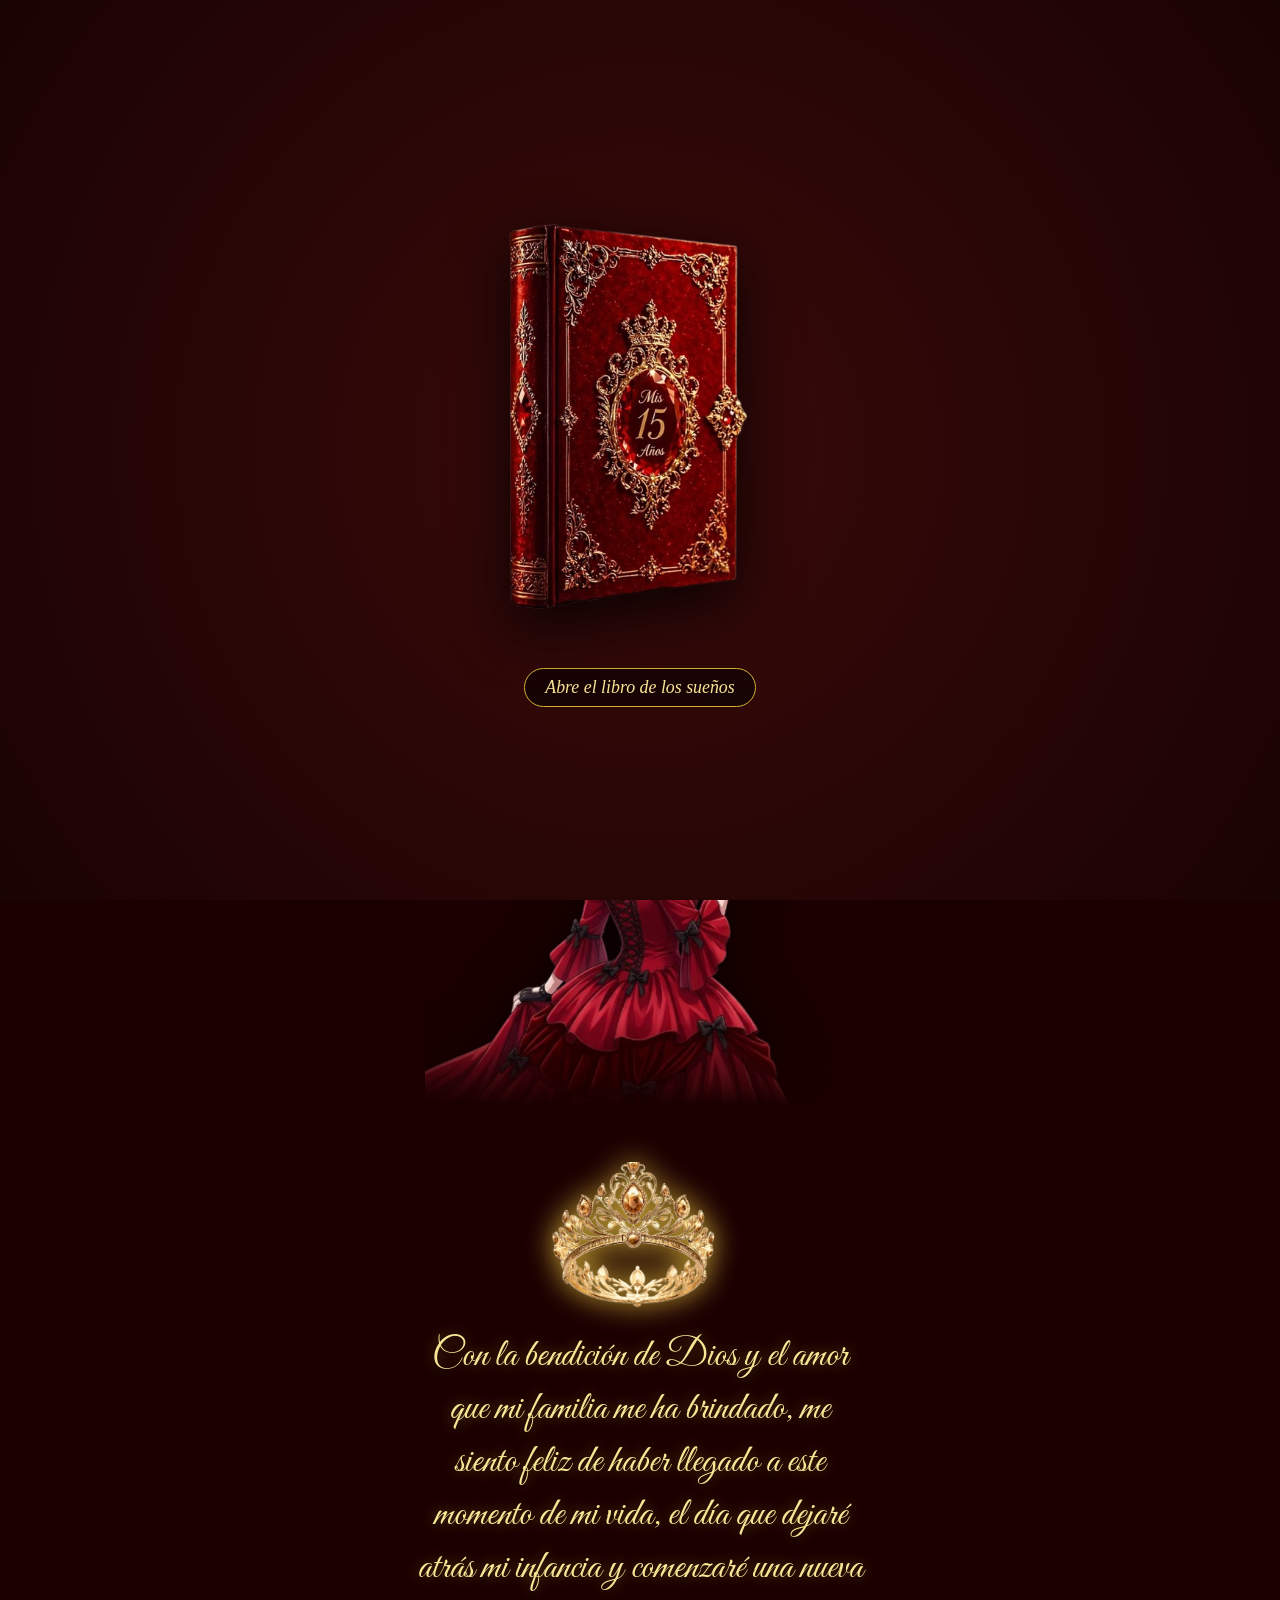
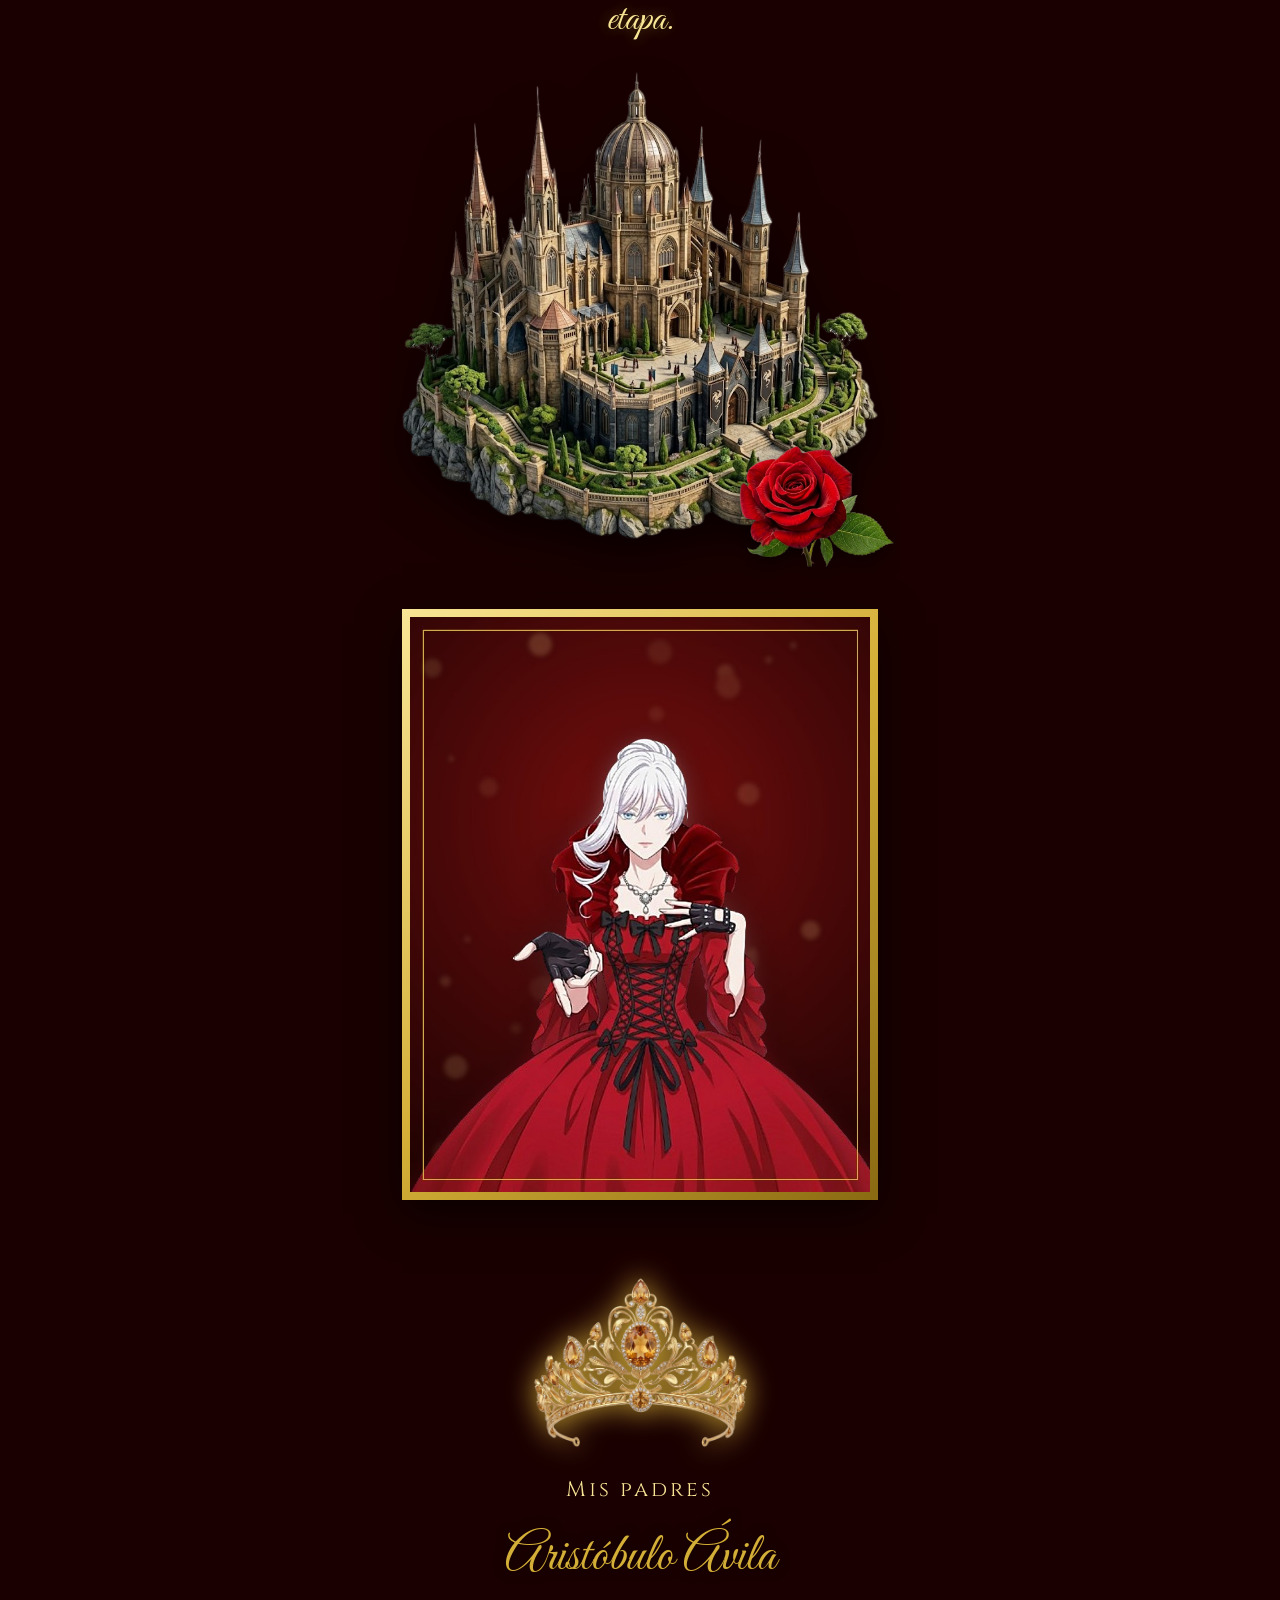
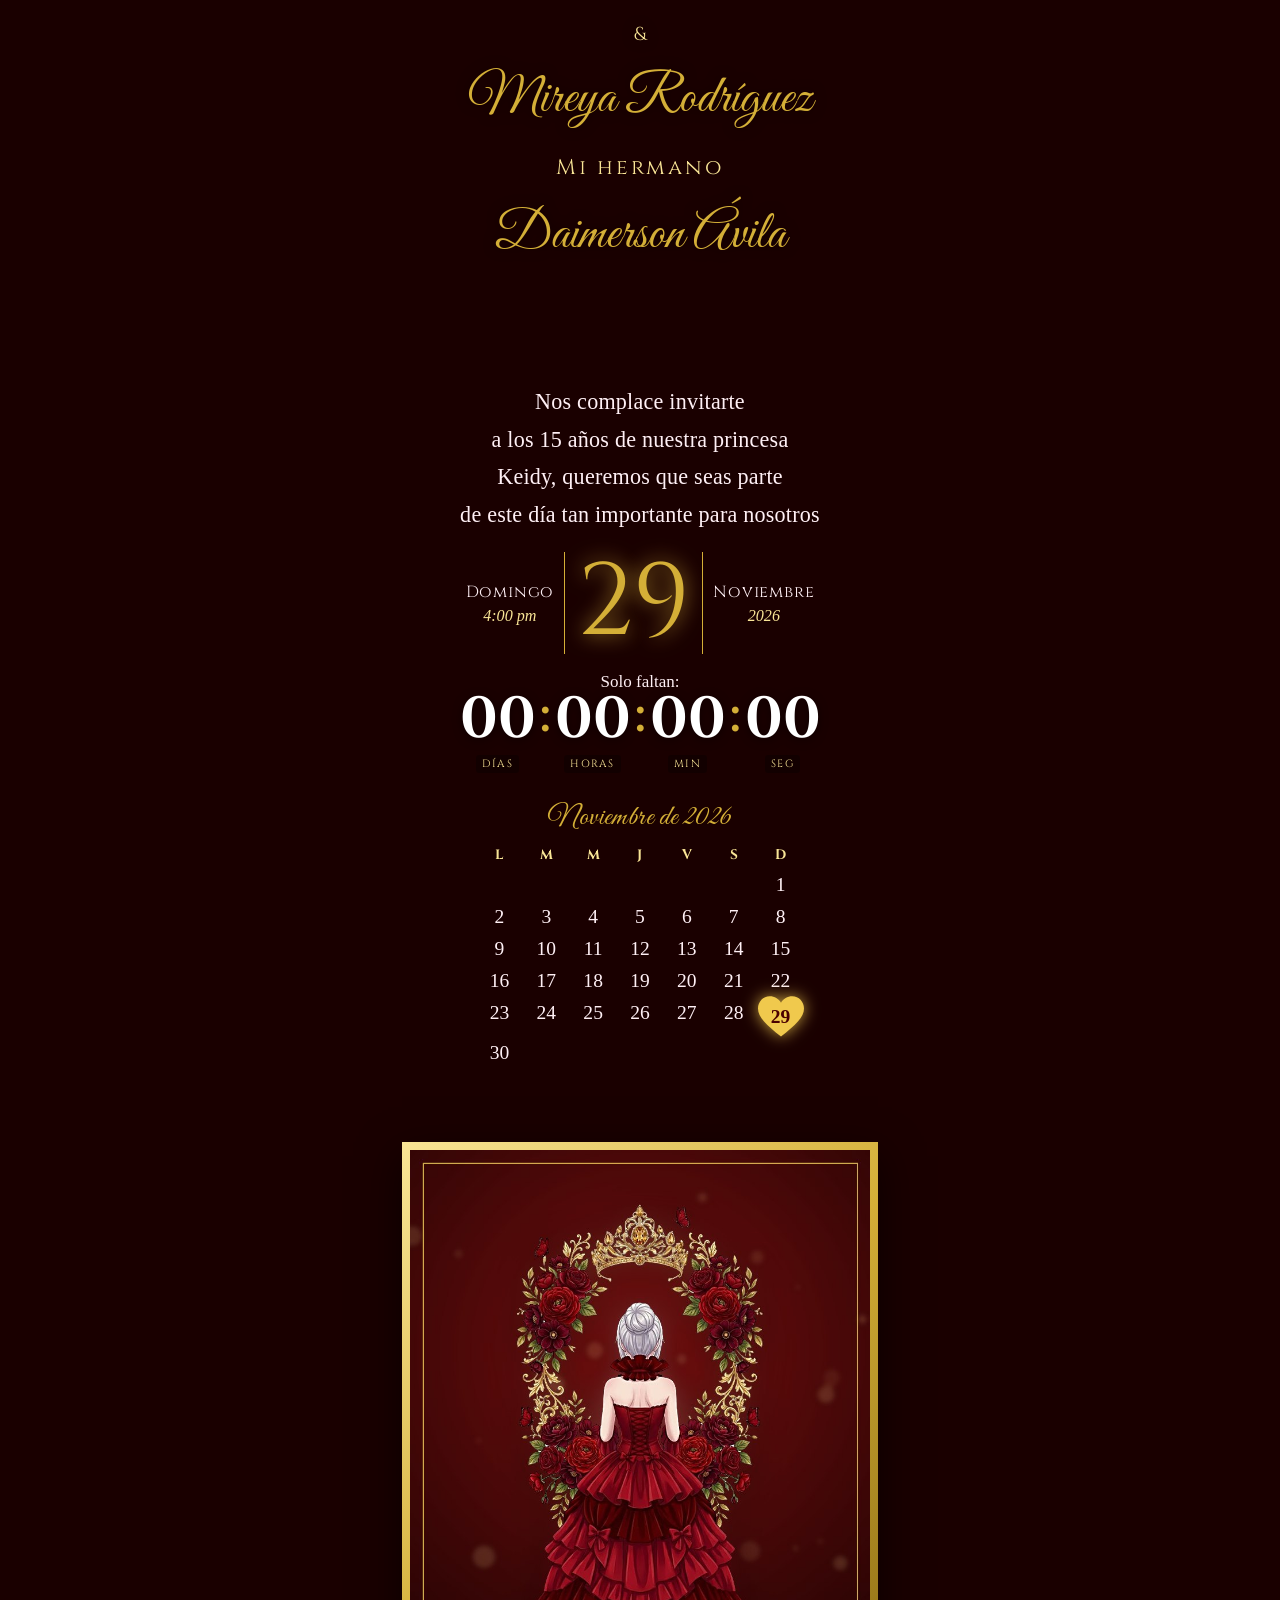
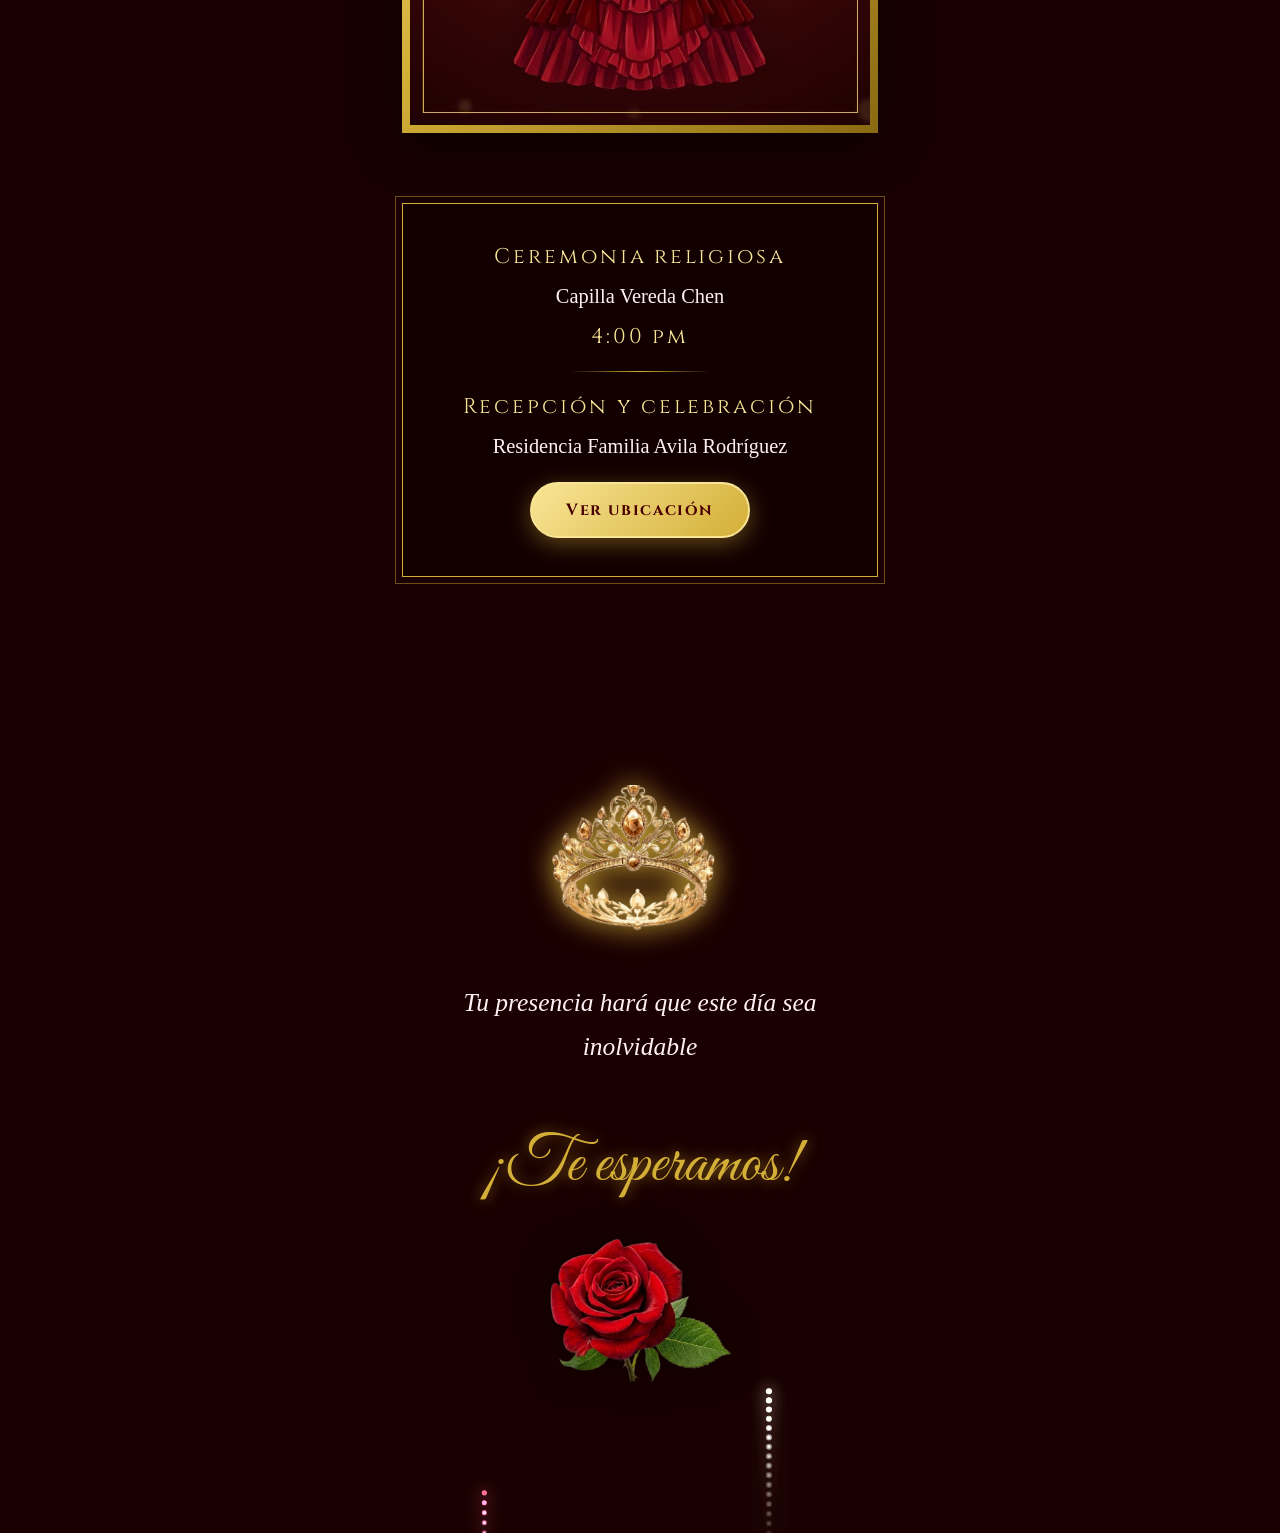
==== commit 3ce20ca3: "ultimos detalles 1" ====
--- a/index.html
+++ b/index.html
@@ -18,13 +18,10 @@
   <meta property="og:image:height" content="630" />
   <meta name="twitter:card"        content="summary_large_image" />
 
-  <link href="https://fonts.googleapis.com/css2?family=Allura&family=EB+Garamond:ital,wght@0,400;0,600;1,400&family=Great+Vibes&family=Cinzel:wght@400;700&display=swap" rel="stylesheet" />
+  <link href="https://fonts.googleapis.com/css2?family=Great+Vibes&family=Playfair+Display:ital,wght@0,400;0,700;1,400&family=Cinzel:wght@400;700&display=swap" rel="stylesheet" />
   <link rel="stylesheet" href="assets/invitacion.css" />
 </head>
 <body class="bloqueado">
-<!-- Filtro que rompe los bordes de los pergaminos de CSS -->
-<svg width="0" height="0" style="position:absolute" aria-hidden="true"><filter id="rugoso" x="-10%" y="-10%" width="120%" height="120%"><feTurbulence type="fractalNoise" baseFrequency="0.04" numOctaves="3" seed="7" result="n"/><feDisplacementMap in="SourceGraphic" in2="n" scale="14"/></filter></svg>
-
 
 <!-- Música (YouTube oculto). El enlace se cambia en assets/invitacion.js -->
 <div id="musica"><iframe id="yt" title="Música" allow="autoplay; encrypted-media" tabindex="-1"></iframe></div>
@@ -44,7 +41,7 @@
 
 <main>
 
-  <!-- 1. Portada -->
+  <!-- 1. Hero -->
   <section class="sec hero">
     <img class="flores" src="assets/img/flores1.png" alt="" />
     <img class="bfly b1" src="assets/img/mar1.png" alt="" />
@@ -59,38 +56,33 @@
     <img class="princesa" src="assets/img/princesa1.png" alt="Keidy Julieth" />
   </section>
 
-  <!-- 2. Sobre con sello: se abre solo y asoma la foto -->
-  <section class="sec sobre-sec" data-palabras="4">
-    <div class="sobre rev" aria-label="Sobre con la invitación">
-      <div class="sobre-dorso"></div>
-      <figure class="sobre-foto"><img src="assets/fotos/foto3.jpg" alt="Keidy Julieth" loading="lazy" /></figure>
-      <div class="sobre-frente"></div>
-      <div class="sobre-tapa"><div class="tapa-forma"></div><div class="sello"><span>XV</span></div></div>
+  <!-- 2. Mensaje con el castillo -->
+  <section class="sec" data-corazon>
+    <img class="corona rev" src="assets/img/corona.png" alt="" />
+    <p class="mensaje-script rev">Con la bendición de Dios y el amor que mi familia me ha brindado, me siento feliz de haber llegado a este momento de mi vida, el día que dejaré atrás mi infancia y comenzaré una nueva etapa.</p>
+    <div class="castillo rev">
+      <img src="assets/img/castillo.png" alt="Castillo" loading="lazy" />
+      <img class="rosas" src="assets/img/rosa1.png" alt="" />
     </div>
   </section>
 
-  <!-- 3. Mensaje (imagen del pergamino) -->
-  <section class="sec sec-perg" data-corazon data-palabras="42">
-    <img class="pergamino-img rev" src="assets/img/pergamino.png" alt="Con la bendición de Dios y el amor que mi familia me ha brindado, me siento feliz de haber llegado a este momento de mi vida, el día que dejaré atrás mi infancia y comenzaré una nueva etapa." loading="lazy" />
+  <!-- 3. Foto 1 -->
+  <section class="band">
+    <figure class="foto rev">
+      <img src="assets/fotos/foto1.jpg" alt="Keidy Julieth" loading="lazy" />
+    </figure>
   </section>
 
-  <!-- 4. Foto 1 -->
-  <section class="band">
-    <figure class="foto rev"><img src="assets/fotos/foto1.jpg" alt="Keidy Julieth" loading="lazy" /></figure>
+  <!-- 4. Padres -->
+  <section class="sec">
+    <img class="corona rev" src="assets/img/corona1.png" alt="" />
+    <h2 class="rev">Mis padres</h2>
+    <p class="nombres rev">Aristóbulo Ávila<br /><span>&amp;</span><br />Mireya Rodríguez</p>
+    <h2 class="rev">Mi hermano</h2>
+    <p class="nombres rev">Daimerson Ávila</p>
   </section>
 
-  <!-- 5. Padres (marco dorado con destellos) -->
-  <section class="sec">
-    <div class="marco-oro rev">
-      <h2 class="script-t">Mis padres</h2>
-      <p class="nombres">Aristóbulo Ávila<br /><span>&amp;</span><br />Mireya Rodríguez</p>
-      <span class="filete"></span>
-      <h2 class="script-t">Mi hermano</h2>
-      <p class="nombres">Daimerson Ávila</p>
-    </div>
-  </section>
-
-  <!-- 6. Invitación y fecha -->
+  <!-- 5. Fecha, cuenta regresiva, calendario -->
   <section class="sec fecha" data-corazon>
     <h2 class="rev invita">
       Nos complace invitarte<br />
@@ -103,76 +95,41 @@
       <strong>29</strong>
       <div><b>Noviembre</b><i>2026</i></div>
     </div>
+    <div class="cuenta rev">
+      <p>Solo faltan:</p>
+      <div class="cuenta-fila">
+        <div><span id="cd-dias">--</span><small>Días</small></div><em>:</em>
+        <div><span id="cd-horas">--</span><small>Horas</small></div><em>:</em>
+        <div><span id="cd-min">--</span><small>Min</small></div><em>:</em>
+        <div><span id="cd-seg">--</span><small>Seg</small></div>
+      </div>
+    </div>
+    <div class="calendario rev" id="calendario" aria-label="Calendario de noviembre 2026"></div>
   </section>
 
-  <!-- 7. Banda con la cuenta regresiva -->
-  <section class="sec banda">
-    <div class="cinta rev"><span>29 de noviembre de 2026</span></div>
-    <p class="script-t grande rev">Que comience la</p>
-    <p class="cuenta-t rev">Cuenta regresiva</p>
-    <div class="cuenta-fila rev">
-      <div><span id="cd-dias">--</span><small>Días</small></div><em>:</em>
-      <div><span id="cd-horas">--</span><small>Horas</small></div><em>:</em>
-      <div><span id="cd-min">--</span><small>Minutos</small></div><em>:</em>
-      <div><span id="cd-seg">--</span><small>Segundos</small></div>
+  <!-- 6. Foto 2 -->
+  <section class="band">
+    <figure class="foto rev">
+      <img src="assets/fotos/foto2.jpg" alt="Keidy Julieth" loading="lazy" />
+    </figure>
+  </section>
+
+
+
+  <!-- 8. Lugares -->
+  <section class="sec">
+    <div class="marco rev">
+      <h2>Ceremonia religiosa</h2>
+      <p class="lugar">Capilla Vereda Chen</p>
+      <h2>4:00 pm</h2>
+      <span class="filete"></span>
+      <h2>Recepción y celebración</h2>
+      <p class="lugar">Residencia Familia Avila Rodríguez</p>
+      <a class="boton" id="mapa" target="_blank" rel="noopener">Ver ubicación</a>
     </div>
   </section>
 
-  <!-- 8. Castillo (separador) -->
-  <section class="sec">
-    <div class="castillo rev">
-      <img src="assets/img/castillo.png" alt="Castillo" loading="lazy" />
-      <img class="rosas" src="assets/img/rosa1.png" alt="" />
-    </div>
-  </section>
-
-  <!-- 9. Agenda la fecha -->
-  <section class="sec agenda">
-    <h2 class="script-t grande rev">Agenda la fecha</h2>
-    <div class="orn rev" aria-hidden="true"><i></i><b>❦</b><i></i></div>
-    <div class="calendario rev" id="calendario" aria-label="Calendario de noviembre 2026"></div>
-  </section>
-
-  <!-- 10. Mensaje breve en marco dorado -->
-  <section class="sec">
-    <div class="marco-oro rev">
-      <p class="texto">Mi corazón se llena de gozo al saber que Dios me ha permitido llegar a este día tan especial. Acompáñame a darle gracias.</p>
-    </div>
-  </section>
-
-  <!-- 11. Foto 2 -->
-  <section class="band">
-    <figure class="foto rev"><img src="assets/fotos/foto2.jpg" alt="Keidy Julieth" loading="lazy" /></figure>
-  </section>
-
-  <!-- 12. Lugares (pergamino) -->
-  <section class="sec">
-    <div class="pergamino rev">
-      <img class="rosas-a" src="assets/img/racimo1.png" alt="" />
-      <div class="perg-cont">
-        <svg class="icono" viewBox="0 0 64 64" fill="none" stroke="currentColor" stroke-width="2.4" stroke-linecap="round" stroke-linejoin="round" aria-hidden="true"><path d="M32 3v12M26 8h12"/><path d="M14 57V31l18-12 18 12v26z"/><path d="M26 57V43a6 6 0 0 1 12 0v14"/><path d="M7 57h50"/></svg>
-        <h2 class="script-t">Ceremonia religiosa</h2>
-        <p class="lugar">Capilla Vereda Chen</p>
-        <p class="hora">4:00 pm</p>
-        <span class="filete"></span>
-        <svg class="icono" viewBox="0 0 64 64" fill="none" stroke="currentColor" stroke-width="2.4" stroke-linecap="round" stroke-linejoin="round" aria-hidden="true"><g transform="rotate(-14 20 40)"><path d="M12 8h16l-2 20a6 6 0 0 1-12 0z"/><path d="M20 34v18M13 54h14"/></g><g transform="rotate(14 44 40)"><path d="M36 8h16l-2 20a6 6 0 0 1-12 0z"/><path d="M44 34v18M37 54h14"/></g><path d="M30 4l1.5 4M36 3l-1 4M26 6l2 3" stroke-width="1.8"/></svg>
-        <h2 class="script-t">Recepción y celebración</h2>
-        <p class="lugar">Residencia Familia Avila Rodríguez</p>
-        <a class="boton" id="mapa" target="_blank" rel="noopener">Ver ubicación</a>
-      </div>
-      <img class="rosas-b" src="assets/img/racimo2.png" alt="" />
-    </div>
-  </section>
-
-  <!-- 13. Versículo en banda -->
-  <section class="sec banda verso" data-palabras="16">
-    <blockquote class="rev">
-      <p>“Está vestida de fuerza y dignidad, y se ríe sin temor al futuro.”</p>
-      <cite>Proverbios 31:25</cite>
-    </blockquote>
-  </section>
-
-  <!-- 14. Cierre con fuegos -->
+  <!-- 9. Cierre con fuegos -->
   <section class="sec cierre" data-corazon>
     <canvas id="fuegos" aria-hidden="true"></canvas>
     <img class="corona rev" src="assets/img/corona.png" alt="" />
--- a/assets/invitacion.css
+++ b/assets/invitacion.css
@@ -1,8 +1,3 @@
-/* =========================================================
-   INVITACIÓN KEIDY JULIETH — CSS v2.0
-   Base: original que funcionaba · + mejoras visuales
-   ========================================================= */
-
 :root{--vino:#1a0303;--rojo:#4a0000;--rojo2:#7a0e0e;--oro:#d4af37;--oro2:#f9e596;--crema:#fff0f5}
 *{margin:0;padding:0;box-sizing:border-box}
 html{font-size:106.25%}
@@ -12,14 +7,14 @@
 body::before{content:"";position:fixed;inset:0;z-index:-1;background:radial-gradient(circle at top,#7a0e0e 0%,#4a0000 50%,#1a0000 100%)}
 main{max-width:520px;margin:0 auto;position:relative}
 
-/* ── Secciones ── */
+/* Secciones */
 .sec{position:relative;min-height:auto;padding:56px 22px;display:flex;flex-direction:column;align-items:center;justify-content:center;gap:18px;text-align:center;overflow:hidden}
 .band{padding:14px 22px}
 h2{font-family:Cinzel,serif;font-weight:400;font-size:clamp(1rem,4.6vw,1.25rem);letter-spacing:.14em;color:var(--oro2)}
 .corona{width:min(60%,230px);filter:drop-shadow(0 0 14px var(--oro))}
 .flores{position:absolute;top:0;left:0;width:100%;pointer-events:none}
 
-/* ── Hero ── */
+/* Hero */
 .hero{min-height:100svh;justify-content:flex-start;padding:min(40vw,190px) 0 0;gap:0}
 .aro{position:relative;width:min(68%,290px)}
 .aro img{width:100%;filter:drop-shadow(0 0 14px rgba(212,175,55,.6))}
@@ -36,7 +31,7 @@
 @keyframes vuelo2{50%{transform:translate(-90px,-60px) rotate(-30deg)}}
 @keyframes vuelo3{50%{transform:translate(60px,-120px) rotate(18deg)}}
 
-/* ── Marcos de texto ── */
+/* Marcos de texto */
 .marco{position:relative;width:100%;padding:38px 24px;border:1px solid var(--oro);outline:1px solid rgba(212,175,55,.45);outline-offset:6px;background:rgba(0,0,0,.28);display:flex;flex-direction:column;align-items:center;gap:14px}
 .texto{font-style:italic;font-size:clamp(1.05rem,4.7vw,1.3rem);line-height:1.85;color:var(--crema)}
 .lugar{font-size:1.2rem;color:var(--crema)}
@@ -47,13 +42,18 @@
 .boton{display:inline-block;margin-top:10px;padding:15px 34px;border-radius:50px;border:2px solid var(--oro2);background:linear-gradient(135deg,var(--oro2),var(--oro));color:var(--rojo);font:700 .95rem Cinzel,serif;letter-spacing:.1em;text-decoration:none;box-shadow:0 6px 22px rgba(212,175,55,.4);transition:transform .25s}
 .boton:hover,.boton:focus-visible{transform:scale(1.05)}
 
-/* ── Fotos ── */
+/* Fotos */
 .foto{width:100%;padding:8px;background:linear-gradient(135deg,var(--oro2),var(--oro),#8a6a12);box-shadow:0 14px 40px rgba(0,0,0,.6)}
 .foto img{width:100%;aspect-ratio:4/5;object-fit:cover}
-
-
-
-/* ── Fecha ── */
+.rejilla{display:grid;grid-template-columns:1fr 1fr;gap:12px;width:100%}
+.rejilla figure{padding:5px;background:var(--oro);cursor:zoom-in}
+.rejilla img{width:100%;aspect-ratio:4/5;object-fit:cover}
+.galeria{gap:26px}
+#visor{position:fixed;inset:0;z-index:9990;background:rgba(10,0,0,.92);display:flex;align-items:center;justify-content:center;padding:20px;cursor:zoom-out}
+#visor[hidden]{display:none}
+#visor img{max-height:92dvh;border:3px solid var(--oro)}
+
+/* Fecha */
 .invita{line-height:1.8}
 .dia{display:flex;align-items:center;justify-content:center;gap:18px}
 .dia div{display:flex;flex-direction:column;gap:4px}
@@ -65,13 +65,13 @@
 .cal-rejilla{display:grid;grid-template-columns:repeat(7,1fr);gap:6px 0;font-size:1rem}
 .cal-rejilla b{font:700 .8rem Cinzel,serif;color:var(--oro2)}
 
-/* ── Cierre ── */
+/* Cierre */
 .cierre{gap:22px}
 .mensaje{font-style:italic;font-size:clamp(1.2rem,5.4vw,1.5rem);line-height:1.7;min-height:5.2em;display:flex;align-items:center;max-width:90%;transition:opacity .5s,transform .5s}
 .final{margin-top:12px}
 .rosa{width:min(46%,190px);filter:drop-shadow(0 0 18px rgba(0,0,0,.6))}
 
-/* ── Portada ── */
+/* Portada */
 #portada{position:fixed;inset:0;z-index:9999;display:grid;place-items:center;background:radial-gradient(circle at center,#3a0a0a,var(--vino));transition:opacity 1.2s,visibility 1.2s}
 #portada.abierta{opacity:0;visibility:hidden;pointer-events:none}
 #abrir{background:none;border:0;color:var(--oro2);display:flex;flex-direction:column;align-items:center;gap:24px;cursor:pointer;font:italic 1.05rem "EB Garamond",serif}
@@ -81,29 +81,22 @@
 @keyframes flota{50%{transform:translateY(-10px)}}
 @keyframes pulso{50%{opacity:.55}}
 
-/* ── Botón música ── */
+/* Botón de música y pétalos */
 #musicBtn{position:fixed;top:max(16px,env(safe-area-inset-top));right:16px;z-index:9000;width:52px;height:52px;border-radius:50%;border:2px solid var(--oro);background:linear-gradient(135deg,#b30000,var(--rojo));color:var(--oro2);font-size:1.5rem;cursor:pointer;box-shadow:0 5px 20px rgba(0,0,0,.6),0 0 15px rgba(212,175,55,.5)}
 #musicBtn.playing span{display:inline-block;animation:gira 3s linear infinite}
 @keyframes gira{to{transform:rotate(360deg)}}
-
-/* ── Iframe de YouTube OCULTO ──
-   IMPORTANTE: no usar visibility:hidden ni clip-path aquí.
-   position:absolute + width/height:1px + opacity:0 es suficiente
-   para ocultarlo sin bloquear los postMessages de la API de YouTube. ── */
 #musica{position:absolute;width:1px;height:1px;opacity:0;overflow:hidden;pointer-events:none}
-
-/* ── Pétalos ── */
 #petalos{position:fixed;inset:0;z-index:50;pointer-events:none;overflow:hidden}
 .petalo{position:absolute;top:-8vh;opacity:.9;animation:cae linear infinite;filter:drop-shadow(0 0 4px rgba(179,0,0,.5))}
 @keyframes cae{to{transform:translate(var(--dx),112vh) rotate(var(--rot))}}
 
-/* ── Scroll reveal ── */
+/* Aparición al hacer scroll (la activa el JS) */
 .js .rev{opacity:0;transform:translateY(36px);transition:opacity 1s ease,transform 1s ease}
 .js .rev.in{opacity:1;transform:none}
 :focus-visible{outline:3px solid var(--oro2);outline-offset:3px}
 @media (prefers-reduced-motion:reduce){*,*::before,*::after{animation:none!important;transition:none!important}.petalo{display:none}.js .rev{opacity:1;transform:none}}
 
-/* ── Recorrido automático y mariposas ── */
+/* Recorrido automático, mariposas y variedad de entradas */
 #autoBtn{position:fixed;top:calc(max(16px,env(safe-area-inset-top)) + 62px);right:16px;z-index:9000;width:52px;height:52px;border-radius:50%;border:2px solid var(--oro);background:rgba(74,0,0,.85);color:var(--oro2);font-size:.95rem;cursor:pointer;display:grid;place-items:center;box-shadow:0 5px 20px rgba(0,0,0,.6),0 0 15px rgba(212,175,55,.4)}
 #mariposas{position:fixed;inset:0;z-index:60;pointer-events:none;overflow:hidden}
 .mari{position:fixed;left:0;top:0;width:40px;opacity:0;pointer-events:none;animation:aleteo .45s ease-in-out infinite;filter:drop-shadow(0 0 6px rgba(255,255,255,.3))}
@@ -112,17 +105,16 @@
 .js .marco.rev:not(.in){transform:scale(.92)}
 .js .rejilla figure.rev:nth-child(odd):not(.in){transform:translateX(-46px) rotate(-3deg)}
 .js .rejilla figure.rev:nth-child(even):not(.in){transform:translateX(46px) rotate(3deg)}
-.js .rejilla figure:nth-child(3).rev{transition-delay:.15s}
-.js .rejilla figure:nth-child(4).rev{transition-delay:.3s}
+.js .rejilla figure:nth-child(3).rev{transition-delay:.15s}.js .rejilla figure:nth-child(4).rev{transition-delay:.3s}
 .js .corona.rev:not(.in){transform:translateY(-30px) scale(.8)}
 @media (prefers-reduced-motion:reduce){.mari{display:none}}
 
-/* ── Cierre con fuegos artificiales ── */
+/* Cierre con fuegos artificiales */
 .cierre{min-height:100svh}
 #fuegos{position:absolute;inset:0;width:100%;height:100%;z-index:0;pointer-events:none}
 .cierre>*:not(canvas){position:relative;z-index:1}
 
-/* ── Texto con castillo ── */
+/* Mensaje con castillo */
 .mensaje-script{font-family:"Great Vibes",cursive;font-size:clamp(1.7rem,7.6vw,2.3rem);line-height:1.35;color:var(--oro2);text-shadow:0 0 14px rgba(212,175,55,.45),0 2px 6px rgba(0,0,0,.6);max-width:94%}
 .castillo{position:relative;width:100%;margin-top:6px}
 .castillo>img:first-child{width:100%;filter:drop-shadow(0 18px 24px rgba(0,0,0,.65))}
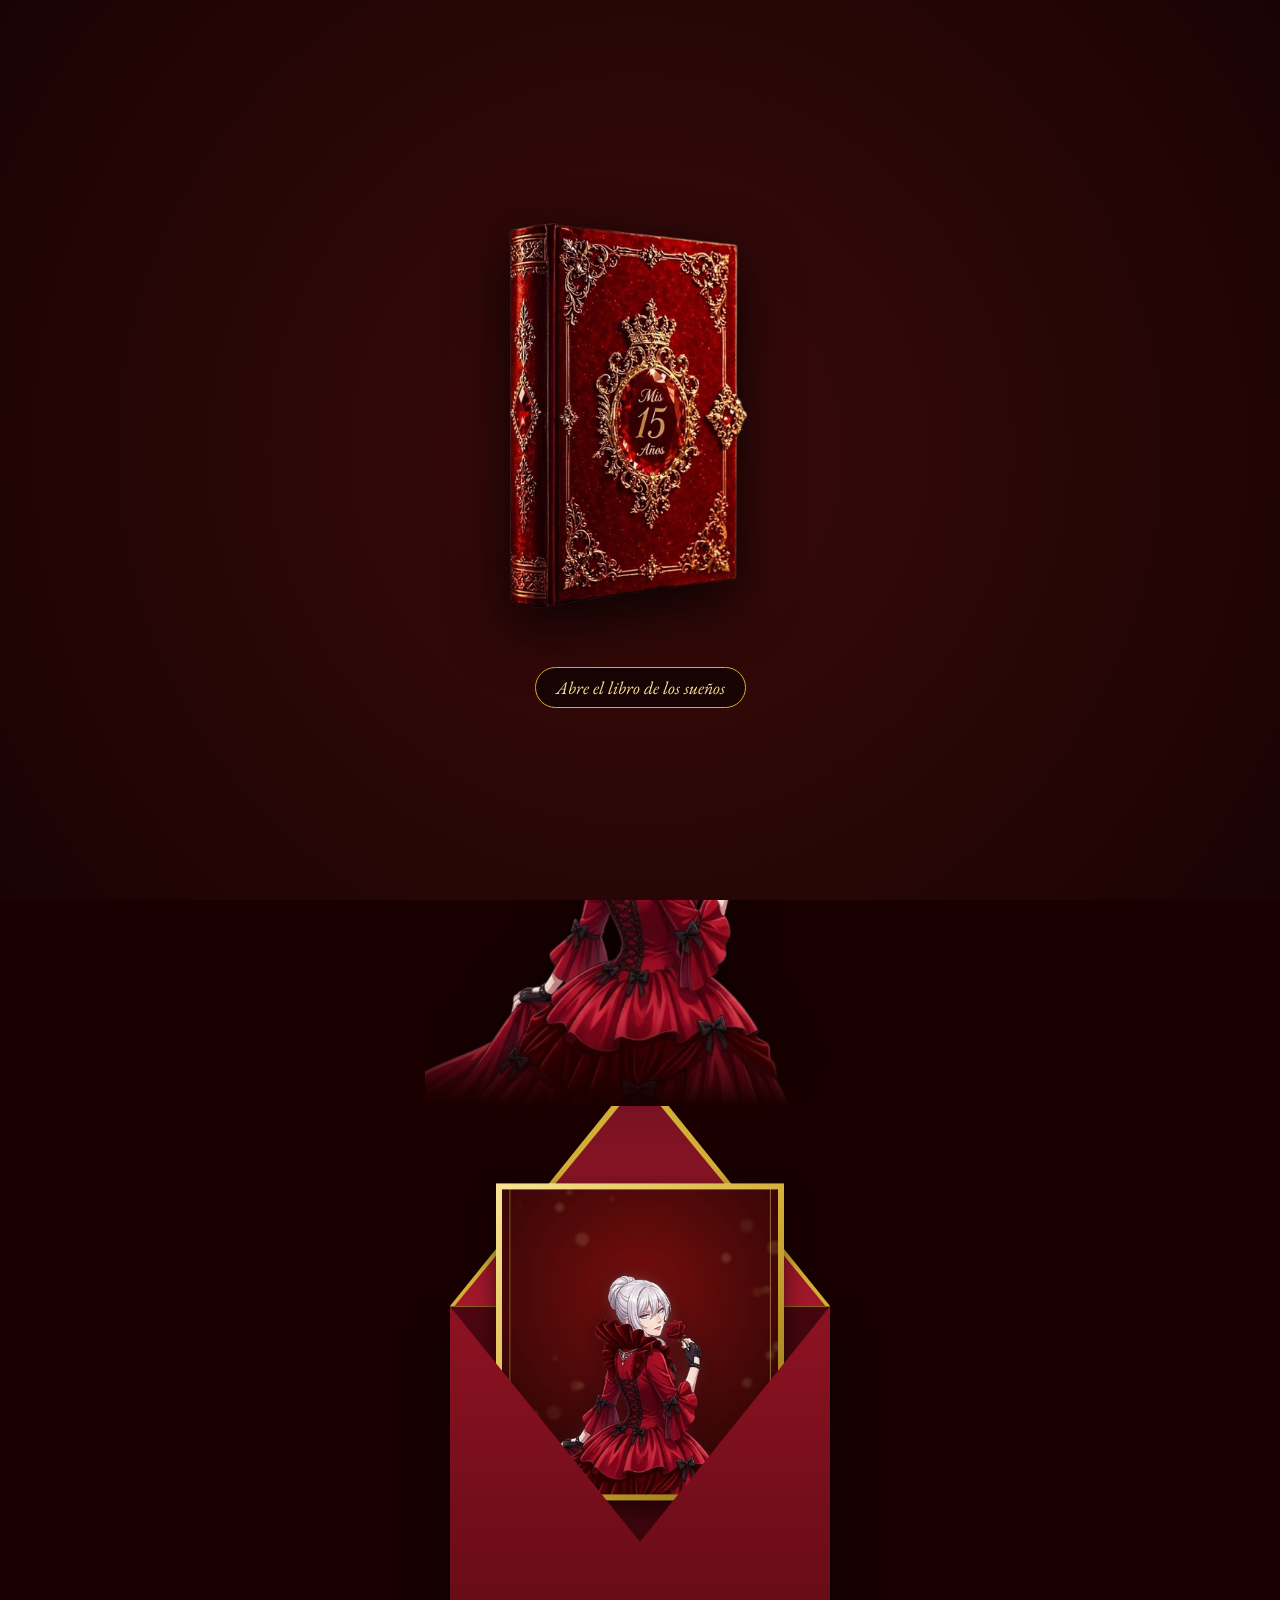
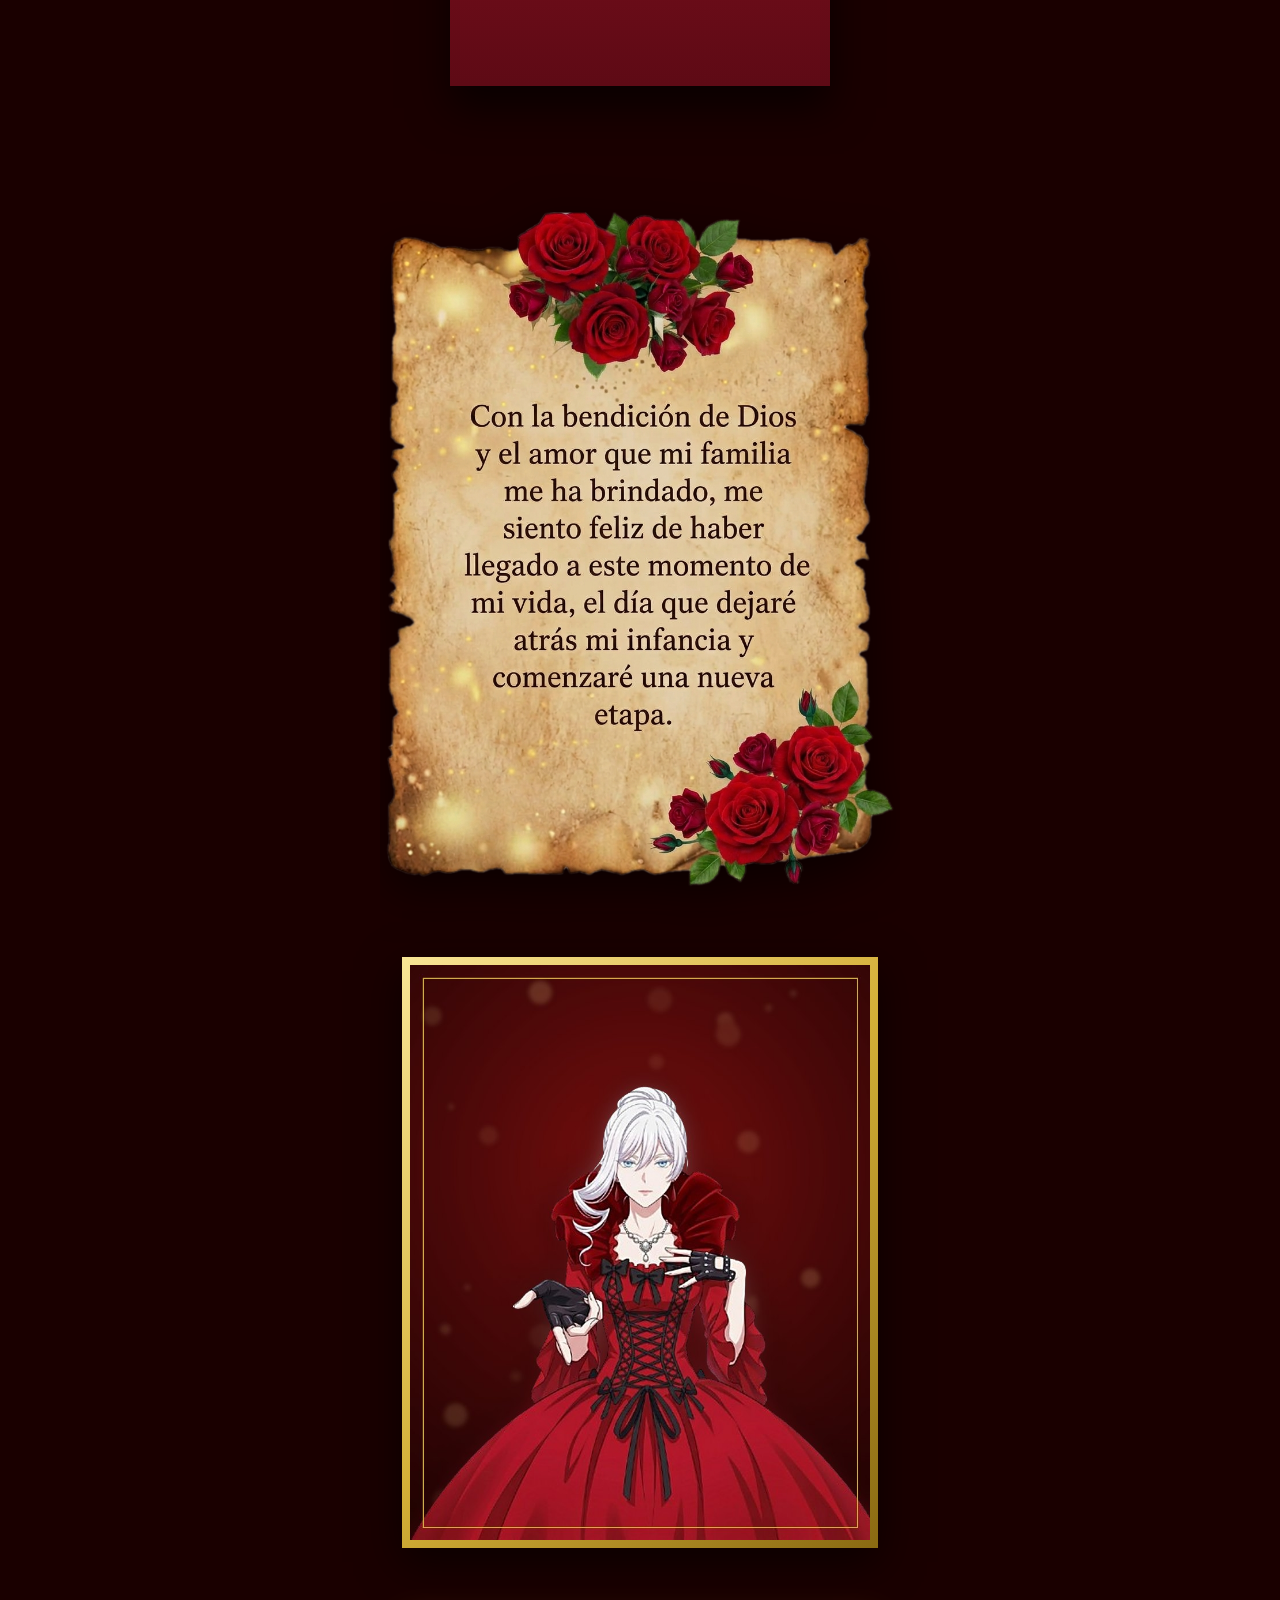
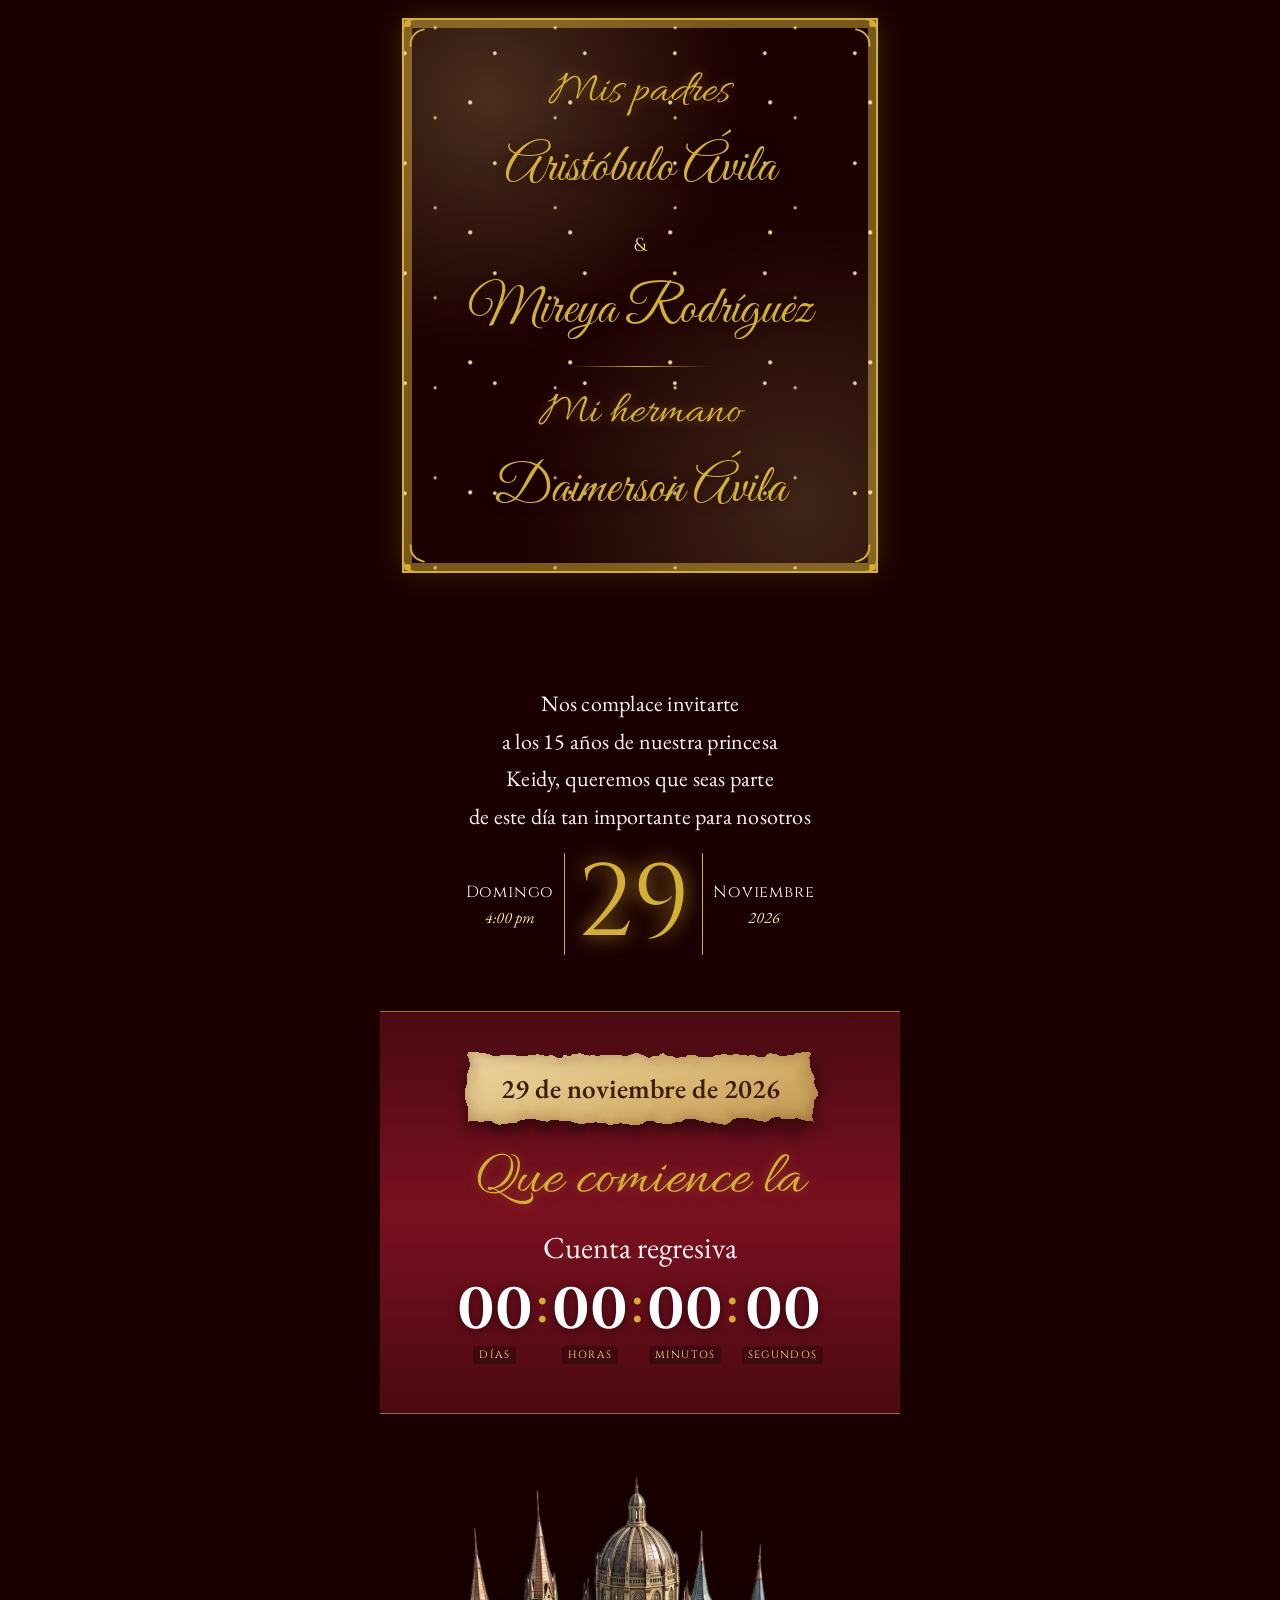
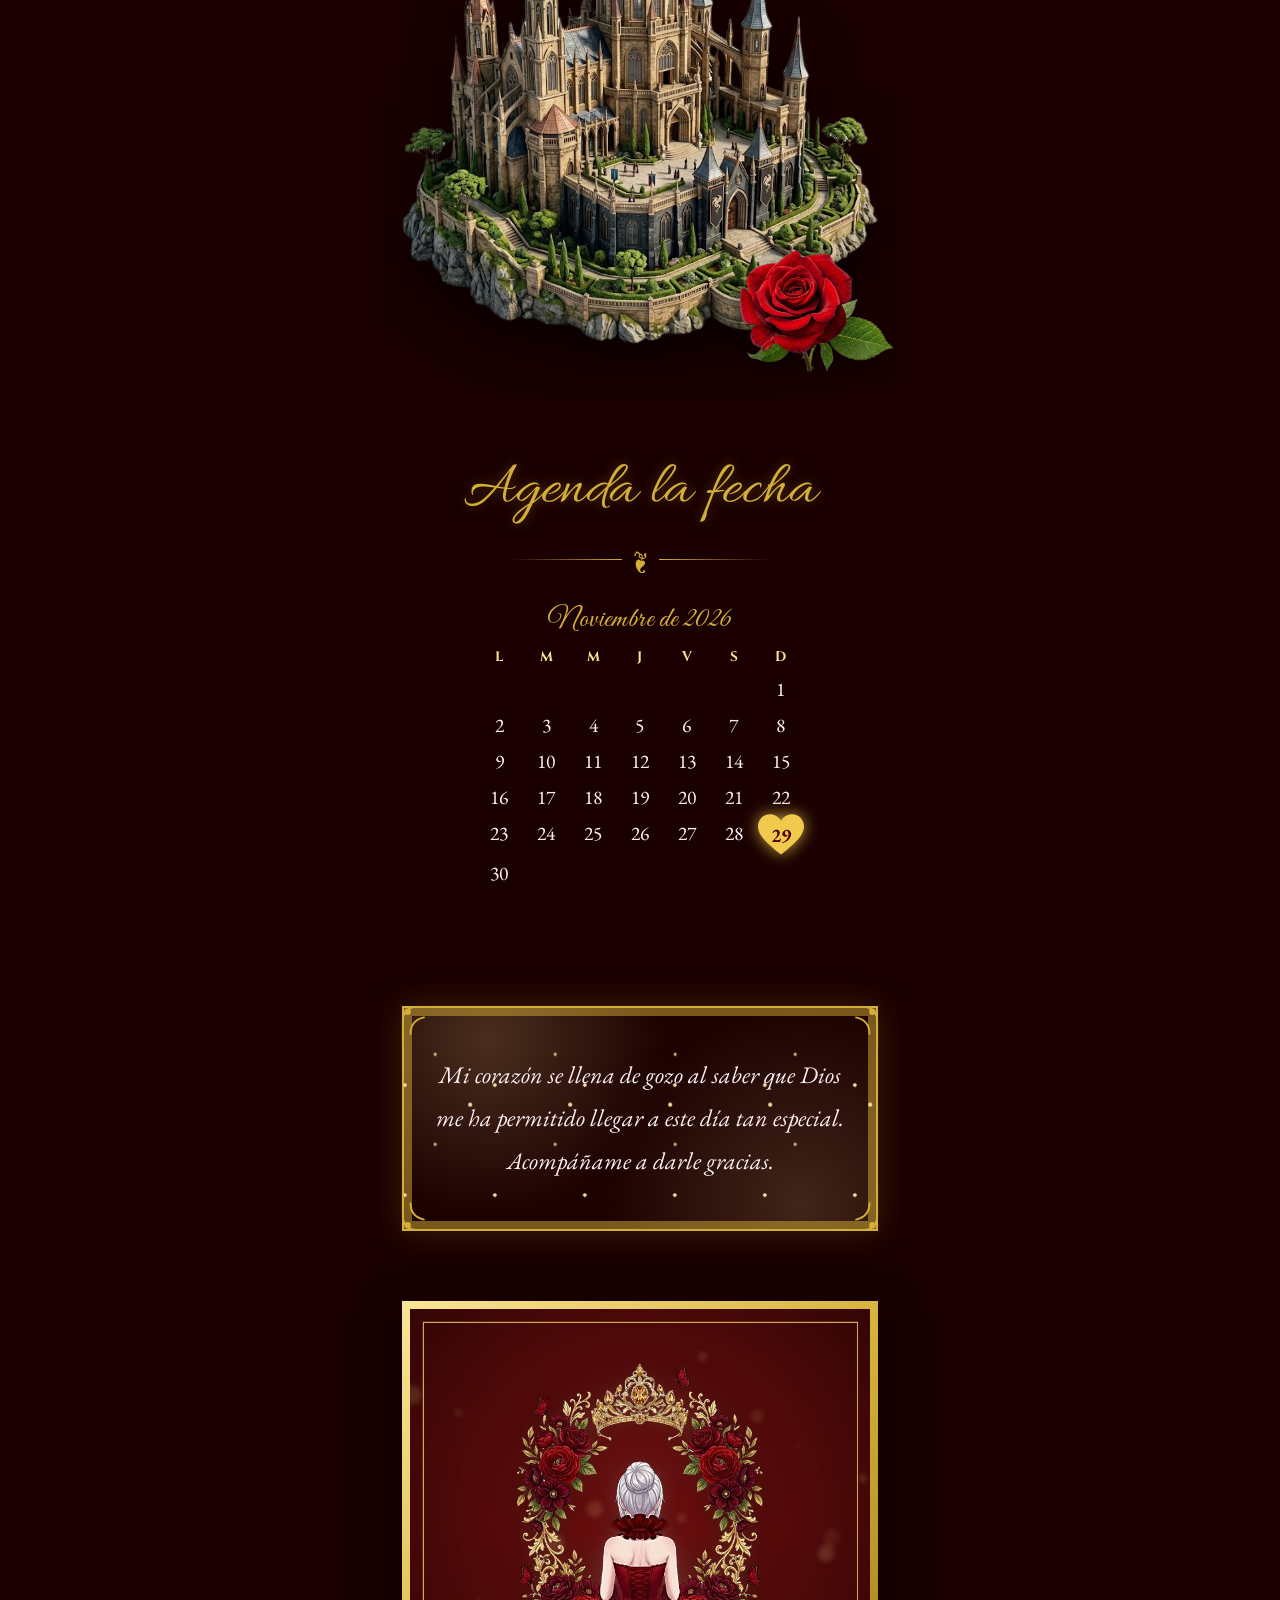
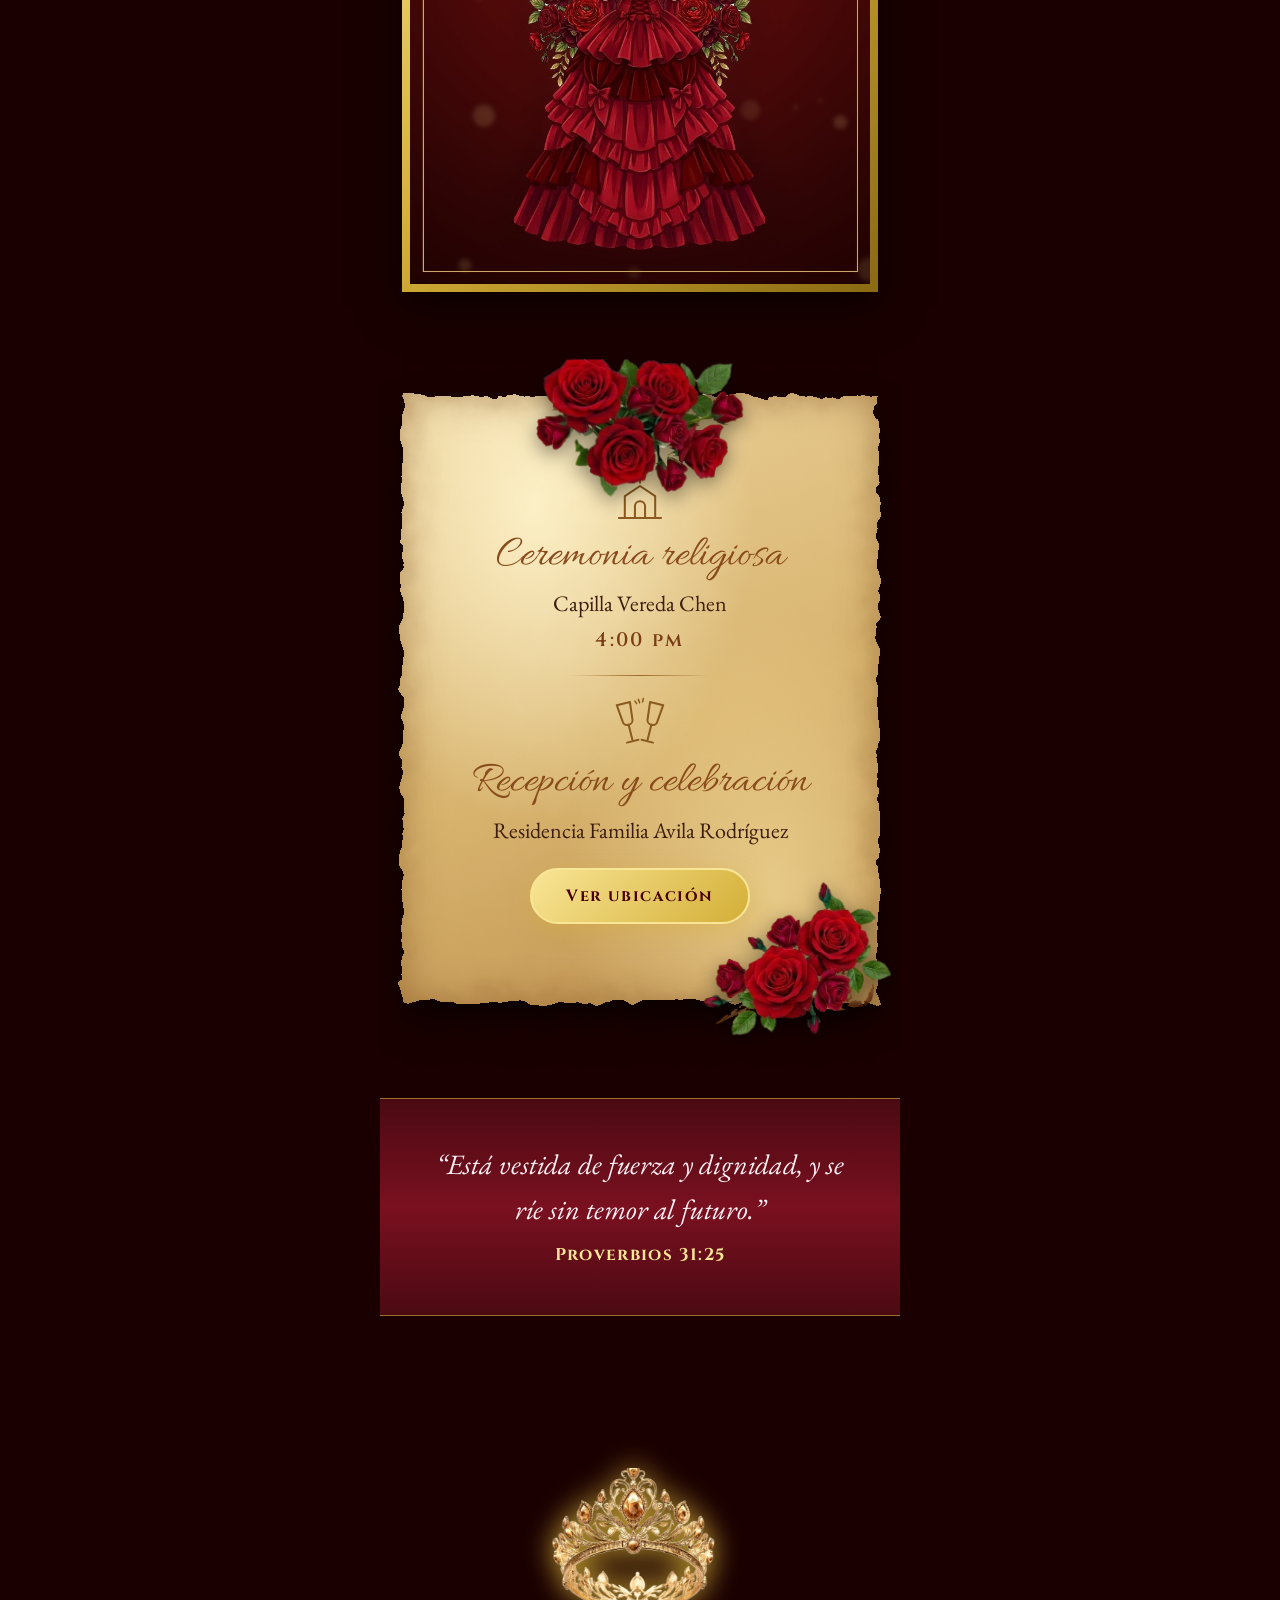
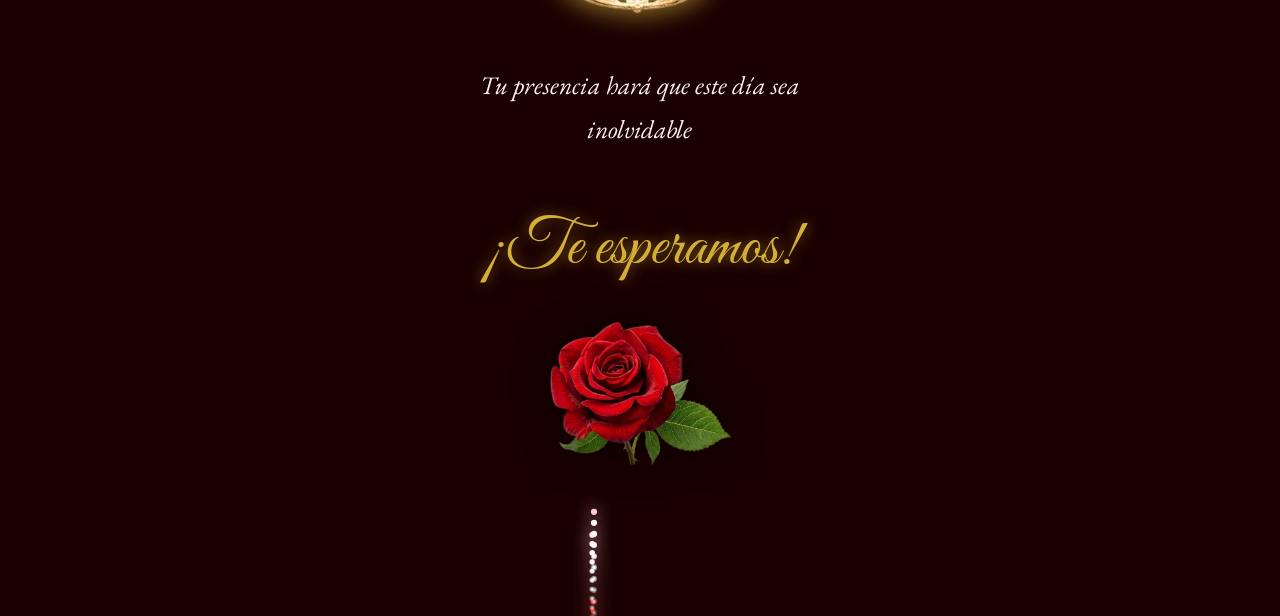
==== commit 30ec7619: "ultimos detalles 2" ====
--- a/index.html
+++ b/index.html
@@ -18,10 +18,13 @@
   <meta property="og:image:height" content="630" />
   <meta name="twitter:card"        content="summary_large_image" />
 
-  <link href="https://fonts.googleapis.com/css2?family=Great+Vibes&family=Playfair+Display:ital,wght@0,400;0,700;1,400&family=Cinzel:wght@400;700&display=swap" rel="stylesheet" />
+  <link href="https://fonts.googleapis.com/css2?family=Allura&family=EB+Garamond:ital,wght@0,400;0,600;1,400&family=Great+Vibes&family=Cinzel:wght@400;700&display=swap" rel="stylesheet" />
   <link rel="stylesheet" href="assets/invitacion.css" />
 </head>
 <body class="bloqueado">
+<!-- Filtro que rompe los bordes de los pergaminos de CSS -->
+<svg width="0" height="0" style="position:absolute" aria-hidden="true"><filter id="rugoso" x="-10%" y="-10%" width="120%" height="120%"><feTurbulence type="fractalNoise" baseFrequency="0.04" numOctaves="3" seed="7" result="n"/><feDisplacementMap in="SourceGraphic" in2="n" scale="14"/></filter></svg>
+
 
 <!-- Música (YouTube oculto). El enlace se cambia en assets/invitacion.js -->
 <div id="musica"><iframe id="yt" title="Música" allow="autoplay; encrypted-media" tabindex="-1"></iframe></div>
@@ -41,7 +44,7 @@
 
 <main>
 
-  <!-- 1. Hero -->
+  <!-- 1. Portada -->
   <section class="sec hero">
     <img class="flores" src="assets/img/flores1.png" alt="" />
     <img class="bfly b1" src="assets/img/mar1.png" alt="" />
@@ -56,33 +59,38 @@
     <img class="princesa" src="assets/img/princesa1.png" alt="Keidy Julieth" />
   </section>
 
-  <!-- 2. Mensaje con el castillo -->
-  <section class="sec" data-corazon>
-    <img class="corona rev" src="assets/img/corona.png" alt="" />
-    <p class="mensaje-script rev">Con la bendición de Dios y el amor que mi familia me ha brindado, me siento feliz de haber llegado a este momento de mi vida, el día que dejaré atrás mi infancia y comenzaré una nueva etapa.</p>
-    <div class="castillo rev">
-      <img src="assets/img/castillo.png" alt="Castillo" loading="lazy" />
-      <img class="rosas" src="assets/img/rosa1.png" alt="" />
+  <!-- 2. Sobre con sello: se abre solo y asoma la foto -->
+  <section class="sec sobre-sec" data-palabras="4">
+    <div class="sobre rev" aria-label="Sobre con la invitación">
+      <div class="sobre-dorso"></div>
+      <figure class="sobre-foto"><img src="assets/fotos/foto3.jpg" alt="Keidy Julieth" loading="lazy" /></figure>
+      <div class="sobre-frente"></div>
+      <div class="sobre-tapa"><div class="tapa-forma"></div><div class="sello"><span>XV</span></div></div>
     </div>
   </section>
 
-  <!-- 3. Foto 1 -->
-  <section class="band">
-    <figure class="foto rev">
-      <img src="assets/fotos/foto1.jpg" alt="Keidy Julieth" loading="lazy" />
-    </figure>
+  <!-- 3. Mensaje (imagen del pergamino) -->
+  <section class="sec sec-perg" data-corazon data-palabras="42">
+    <img class="pergamino-img rev" src="assets/img/pergamino.png" alt="Con la bendición de Dios y el amor que mi familia me ha brindado, me siento feliz de haber llegado a este momento de mi vida, el día que dejaré atrás mi infancia y comenzaré una nueva etapa." loading="lazy" />
   </section>
 
-  <!-- 4. Padres -->
-  <section class="sec">
-    <img class="corona rev" src="assets/img/corona1.png" alt="" />
-    <h2 class="rev">Mis padres</h2>
-    <p class="nombres rev">Aristóbulo Ávila<br /><span>&amp;</span><br />Mireya Rodríguez</p>
-    <h2 class="rev">Mi hermano</h2>
-    <p class="nombres rev">Daimerson Ávila</p>
+  <!-- 4. Foto 1 -->
+  <section class="band">
+    <figure class="foto rev"><img src="assets/fotos/foto1.jpg" alt="Keidy Julieth" loading="lazy" /></figure>
   </section>
 
-  <!-- 5. Fecha, cuenta regresiva, calendario -->
+  <!-- 5. Padres (marco dorado con destellos) -->
+  <section class="sec">
+    <div class="marco-oro rev">
+      <h2 class="script-t">Mis padres</h2>
+      <p class="nombres">Aristóbulo Ávila<br /><span>&amp;</span><br />Mireya Rodríguez</p>
+      <span class="filete"></span>
+      <h2 class="script-t">Mi hermano</h2>
+      <p class="nombres">Daimerson Ávila</p>
+    </div>
+  </section>
+
+  <!-- 6. Invitación y fecha -->
   <section class="sec fecha" data-corazon>
     <h2 class="rev invita">
       Nos complace invitarte<br />
@@ -95,41 +103,76 @@
       <strong>29</strong>
       <div><b>Noviembre</b><i>2026</i></div>
     </div>
-    <div class="cuenta rev">
-      <p>Solo faltan:</p>
-      <div class="cuenta-fila">
-        <div><span id="cd-dias">--</span><small>Días</small></div><em>:</em>
-        <div><span id="cd-horas">--</span><small>Horas</small></div><em>:</em>
-        <div><span id="cd-min">--</span><small>Min</small></div><em>:</em>
-        <div><span id="cd-seg">--</span><small>Seg</small></div>
-      </div>
+  </section>
+
+  <!-- 7. Banda con la cuenta regresiva -->
+  <section class="sec banda">
+    <div class="cinta rev"><span>29 de noviembre de 2026</span></div>
+    <p class="script-t grande rev">Que comience la</p>
+    <p class="cuenta-t rev">Cuenta regresiva</p>
+    <div class="cuenta-fila rev">
+      <div><span id="cd-dias">--</span><small>Días</small></div><em>:</em>
+      <div><span id="cd-horas">--</span><small>Horas</small></div><em>:</em>
+      <div><span id="cd-min">--</span><small>Minutos</small></div><em>:</em>
+      <div><span id="cd-seg">--</span><small>Segundos</small></div>
     </div>
+  </section>
+
+  <!-- 8. Castillo (separador) -->
+  <section class="sec">
+    <div class="castillo rev">
+      <img src="assets/img/castillo.png" alt="Castillo" loading="lazy" />
+      <img class="rosas" src="assets/img/rosa1.png" alt="" />
+    </div>
+  </section>
+
+  <!-- 9. Agenda la fecha -->
+  <section class="sec agenda">
+    <h2 class="script-t grande rev">Agenda la fecha</h2>
+    <div class="orn rev" aria-hidden="true"><i></i><b>❦</b><i></i></div>
     <div class="calendario rev" id="calendario" aria-label="Calendario de noviembre 2026"></div>
   </section>
 
-  <!-- 6. Foto 2 -->
-  <section class="band">
-    <figure class="foto rev">
-      <img src="assets/fotos/foto2.jpg" alt="Keidy Julieth" loading="lazy" />
-    </figure>
-  </section>
-
-
-
-  <!-- 8. Lugares -->
+  <!-- 10. Mensaje breve en marco dorado -->
   <section class="sec">
-    <div class="marco rev">
-      <h2>Ceremonia religiosa</h2>
-      <p class="lugar">Capilla Vereda Chen</p>
-      <h2>4:00 pm</h2>
-      <span class="filete"></span>
-      <h2>Recepción y celebración</h2>
-      <p class="lugar">Residencia Familia Avila Rodríguez</p>
-      <a class="boton" id="mapa" target="_blank" rel="noopener">Ver ubicación</a>
+    <div class="marco-oro rev">
+      <p class="texto">Mi corazón se llena de gozo al saber que Dios me ha permitido llegar a este día tan especial. Acompáñame a darle gracias.</p>
     </div>
   </section>
 
-  <!-- 9. Cierre con fuegos -->
+  <!-- 11. Foto 2 -->
+  <section class="band">
+    <figure class="foto rev"><img src="assets/fotos/foto2.jpg" alt="Keidy Julieth" loading="lazy" /></figure>
+  </section>
+
+  <!-- 12. Lugares (pergamino) -->
+  <section class="sec">
+    <div class="pergamino rev">
+      <img class="rosas-a" src="assets/img/racimo1.png" alt="" />
+      <div class="perg-cont">
+        <svg class="icono" viewBox="0 0 64 64" fill="none" stroke="currentColor" stroke-width="2.4" stroke-linecap="round" stroke-linejoin="round" aria-hidden="true"><path d="M32 3v12M26 8h12"/><path d="M14 57V31l18-12 18 12v26z"/><path d="M26 57V43a6 6 0 0 1 12 0v14"/><path d="M7 57h50"/></svg>
+        <h2 class="script-t">Ceremonia religiosa</h2>
+        <p class="lugar">Capilla Vereda Chen</p>
+        <p class="hora">4:00 pm</p>
+        <span class="filete"></span>
+        <svg class="icono" viewBox="0 0 64 64" fill="none" stroke="currentColor" stroke-width="2.4" stroke-linecap="round" stroke-linejoin="round" aria-hidden="true"><g transform="rotate(-14 20 40)"><path d="M12 8h16l-2 20a6 6 0 0 1-12 0z"/><path d="M20 34v18M13 54h14"/></g><g transform="rotate(14 44 40)"><path d="M36 8h16l-2 20a6 6 0 0 1-12 0z"/><path d="M44 34v18M37 54h14"/></g><path d="M30 4l1.5 4M36 3l-1 4M26 6l2 3" stroke-width="1.8"/></svg>
+        <h2 class="script-t">Recepción y celebración</h2>
+        <p class="lugar">Residencia Familia Avila Rodríguez</p>
+        <a class="boton" id="mapa" target="_blank" rel="noopener">Ver ubicación</a>
+      </div>
+      <img class="rosas-b" src="assets/img/racimo2.png" alt="" />
+    </div>
+  </section>
+
+  <!-- 13. Versículo en banda -->
+  <section class="sec banda verso" data-palabras="16">
+    <blockquote class="rev">
+      <p>“Está vestida de fuerza y dignidad, y se ríe sin temor al futuro.”</p>
+      <cite>Proverbios 31:25</cite>
+    </blockquote>
+  </section>
+
+  <!-- 14. Cierre con fuegos -->
   <section class="sec cierre" data-corazon>
     <canvas id="fuegos" aria-hidden="true"></canvas>
     <img class="corona rev" src="assets/img/corona.png" alt="" />
--- a/assets/invitacion.css
+++ b/assets/invitacion.css
@@ -1,3 +1,8 @@
+/* =========================================================
+   INVITACIÓN KEIDY JULIETH — CSS v2.0
+   Base: original que funcionaba · + mejoras visuales
+   ========================================================= */
+
 :root{--vino:#1a0303;--rojo:#4a0000;--rojo2:#7a0e0e;--oro:#d4af37;--oro2:#f9e596;--crema:#fff0f5}
 *{margin:0;padding:0;box-sizing:border-box}
 html{font-size:106.25%}
@@ -7,14 +12,14 @@
 body::before{content:"";position:fixed;inset:0;z-index:-1;background:radial-gradient(circle at top,#7a0e0e 0%,#4a0000 50%,#1a0000 100%)}
 main{max-width:520px;margin:0 auto;position:relative}
 
-/* Secciones */
+/* ── Secciones ── */
 .sec{position:relative;min-height:auto;padding:56px 22px;display:flex;flex-direction:column;align-items:center;justify-content:center;gap:18px;text-align:center;overflow:hidden}
 .band{padding:14px 22px}
 h2{font-family:Cinzel,serif;font-weight:400;font-size:clamp(1rem,4.6vw,1.25rem);letter-spacing:.14em;color:var(--oro2)}
 .corona{width:min(60%,230px);filter:drop-shadow(0 0 14px var(--oro))}
 .flores{position:absolute;top:0;left:0;width:100%;pointer-events:none}
 
-/* Hero */
+/* ── Hero ── */
 .hero{min-height:100svh;justify-content:flex-start;padding:min(40vw,190px) 0 0;gap:0}
 .aro{position:relative;width:min(68%,290px)}
 .aro img{width:100%;filter:drop-shadow(0 0 14px rgba(212,175,55,.6))}
@@ -31,7 +36,7 @@
 @keyframes vuelo2{50%{transform:translate(-90px,-60px) rotate(-30deg)}}
 @keyframes vuelo3{50%{transform:translate(60px,-120px) rotate(18deg)}}
 
-/* Marcos de texto */
+/* ── Marcos de texto ── */
 .marco{position:relative;width:100%;padding:38px 24px;border:1px solid var(--oro);outline:1px solid rgba(212,175,55,.45);outline-offset:6px;background:rgba(0,0,0,.28);display:flex;flex-direction:column;align-items:center;gap:14px}
 .texto{font-style:italic;font-size:clamp(1.05rem,4.7vw,1.3rem);line-height:1.85;color:var(--crema)}
 .lugar{font-size:1.2rem;color:var(--crema)}
@@ -42,18 +47,13 @@
 .boton{display:inline-block;margin-top:10px;padding:15px 34px;border-radius:50px;border:2px solid var(--oro2);background:linear-gradient(135deg,var(--oro2),var(--oro));color:var(--rojo);font:700 .95rem Cinzel,serif;letter-spacing:.1em;text-decoration:none;box-shadow:0 6px 22px rgba(212,175,55,.4);transition:transform .25s}
 .boton:hover,.boton:focus-visible{transform:scale(1.05)}
 
-/* Fotos */
+/* ── Fotos ── */
 .foto{width:100%;padding:8px;background:linear-gradient(135deg,var(--oro2),var(--oro),#8a6a12);box-shadow:0 14px 40px rgba(0,0,0,.6)}
 .foto img{width:100%;aspect-ratio:4/5;object-fit:cover}
-.rejilla{display:grid;grid-template-columns:1fr 1fr;gap:12px;width:100%}
-.rejilla figure{padding:5px;background:var(--oro);cursor:zoom-in}
-.rejilla img{width:100%;aspect-ratio:4/5;object-fit:cover}
-.galeria{gap:26px}
-#visor{position:fixed;inset:0;z-index:9990;background:rgba(10,0,0,.92);display:flex;align-items:center;justify-content:center;padding:20px;cursor:zoom-out}
-#visor[hidden]{display:none}
-#visor img{max-height:92dvh;border:3px solid var(--oro)}
-
-/* Fecha */
+
+
+
+/* ── Fecha ── */
 .invita{line-height:1.8}
 .dia{display:flex;align-items:center;justify-content:center;gap:18px}
 .dia div{display:flex;flex-direction:column;gap:4px}
@@ -65,13 +65,13 @@
 .cal-rejilla{display:grid;grid-template-columns:repeat(7,1fr);gap:6px 0;font-size:1rem}
 .cal-rejilla b{font:700 .8rem Cinzel,serif;color:var(--oro2)}
 
-/* Cierre */
+/* ── Cierre ── */
 .cierre{gap:22px}
 .mensaje{font-style:italic;font-size:clamp(1.2rem,5.4vw,1.5rem);line-height:1.7;min-height:5.2em;display:flex;align-items:center;max-width:90%;transition:opacity .5s,transform .5s}
 .final{margin-top:12px}
 .rosa{width:min(46%,190px);filter:drop-shadow(0 0 18px rgba(0,0,0,.6))}
 
-/* Portada */
+/* ── Portada ── */
 #portada{position:fixed;inset:0;z-index:9999;display:grid;place-items:center;background:radial-gradient(circle at center,#3a0a0a,var(--vino));transition:opacity 1.2s,visibility 1.2s}
 #portada.abierta{opacity:0;visibility:hidden;pointer-events:none}
 #abrir{background:none;border:0;color:var(--oro2);display:flex;flex-direction:column;align-items:center;gap:24px;cursor:pointer;font:italic 1.05rem "EB Garamond",serif}
@@ -81,22 +81,29 @@
 @keyframes flota{50%{transform:translateY(-10px)}}
 @keyframes pulso{50%{opacity:.55}}
 
-/* Botón de música y pétalos */
+/* ── Botón música ── */
 #musicBtn{position:fixed;top:max(16px,env(safe-area-inset-top));right:16px;z-index:9000;width:52px;height:52px;border-radius:50%;border:2px solid var(--oro);background:linear-gradient(135deg,#b30000,var(--rojo));color:var(--oro2);font-size:1.5rem;cursor:pointer;box-shadow:0 5px 20px rgba(0,0,0,.6),0 0 15px rgba(212,175,55,.5)}
 #musicBtn.playing span{display:inline-block;animation:gira 3s linear infinite}
 @keyframes gira{to{transform:rotate(360deg)}}
+
+/* ── Iframe de YouTube OCULTO ──
+   IMPORTANTE: no usar visibility:hidden ni clip-path aquí.
+   position:absolute + width/height:1px + opacity:0 es suficiente
+   para ocultarlo sin bloquear los postMessages de la API de YouTube. ── */
 #musica{position:absolute;width:1px;height:1px;opacity:0;overflow:hidden;pointer-events:none}
+
+/* ── Pétalos ── */
 #petalos{position:fixed;inset:0;z-index:50;pointer-events:none;overflow:hidden}
 .petalo{position:absolute;top:-8vh;opacity:.9;animation:cae linear infinite;filter:drop-shadow(0 0 4px rgba(179,0,0,.5))}
 @keyframes cae{to{transform:translate(var(--dx),112vh) rotate(var(--rot))}}
 
-/* Aparición al hacer scroll (la activa el JS) */
+/* ── Scroll reveal ── */
 .js .rev{opacity:0;transform:translateY(36px);transition:opacity 1s ease,transform 1s ease}
 .js .rev.in{opacity:1;transform:none}
 :focus-visible{outline:3px solid var(--oro2);outline-offset:3px}
 @media (prefers-reduced-motion:reduce){*,*::before,*::after{animation:none!important;transition:none!important}.petalo{display:none}.js .rev{opacity:1;transform:none}}
 
-/* Recorrido automático, mariposas y variedad de entradas */
+/* ── Recorrido automático y mariposas ── */
 #autoBtn{position:fixed;top:calc(max(16px,env(safe-area-inset-top)) + 62px);right:16px;z-index:9000;width:52px;height:52px;border-radius:50%;border:2px solid var(--oro);background:rgba(74,0,0,.85);color:var(--oro2);font-size:.95rem;cursor:pointer;display:grid;place-items:center;box-shadow:0 5px 20px rgba(0,0,0,.6),0 0 15px rgba(212,175,55,.4)}
 #mariposas{position:fixed;inset:0;z-index:60;pointer-events:none;overflow:hidden}
 .mari{position:fixed;left:0;top:0;width:40px;opacity:0;pointer-events:none;animation:aleteo .45s ease-in-out infinite;filter:drop-shadow(0 0 6px rgba(255,255,255,.3))}
@@ -105,16 +112,17 @@
 .js .marco.rev:not(.in){transform:scale(.92)}
 .js .rejilla figure.rev:nth-child(odd):not(.in){transform:translateX(-46px) rotate(-3deg)}
 .js .rejilla figure.rev:nth-child(even):not(.in){transform:translateX(46px) rotate(3deg)}
-.js .rejilla figure:nth-child(3).rev{transition-delay:.15s}.js .rejilla figure:nth-child(4).rev{transition-delay:.3s}
+.js .rejilla figure:nth-child(3).rev{transition-delay:.15s}
+.js .rejilla figure:nth-child(4).rev{transition-delay:.3s}
 .js .corona.rev:not(.in){transform:translateY(-30px) scale(.8)}
 @media (prefers-reduced-motion:reduce){.mari{display:none}}
 
-/* Cierre con fuegos artificiales */
+/* ── Cierre con fuegos artificiales ── */
 .cierre{min-height:100svh}
 #fuegos{position:absolute;inset:0;width:100%;height:100%;z-index:0;pointer-events:none}
 .cierre>*:not(canvas){position:relative;z-index:1}
 
-/* Mensaje con castillo */
+/* ── Texto con castillo ── */
 .mensaje-script{font-family:"Great Vibes",cursive;font-size:clamp(1.7rem,7.6vw,2.3rem);line-height:1.35;color:var(--oro2);text-shadow:0 0 14px rgba(212,175,55,.45),0 2px 6px rgba(0,0,0,.6);max-width:94%}
 .castillo{position:relative;width:100%;margin-top:6px}
 .castillo>img:first-child{width:100%;filter:drop-shadow(0 18px 24px rgba(0,0,0,.65))}
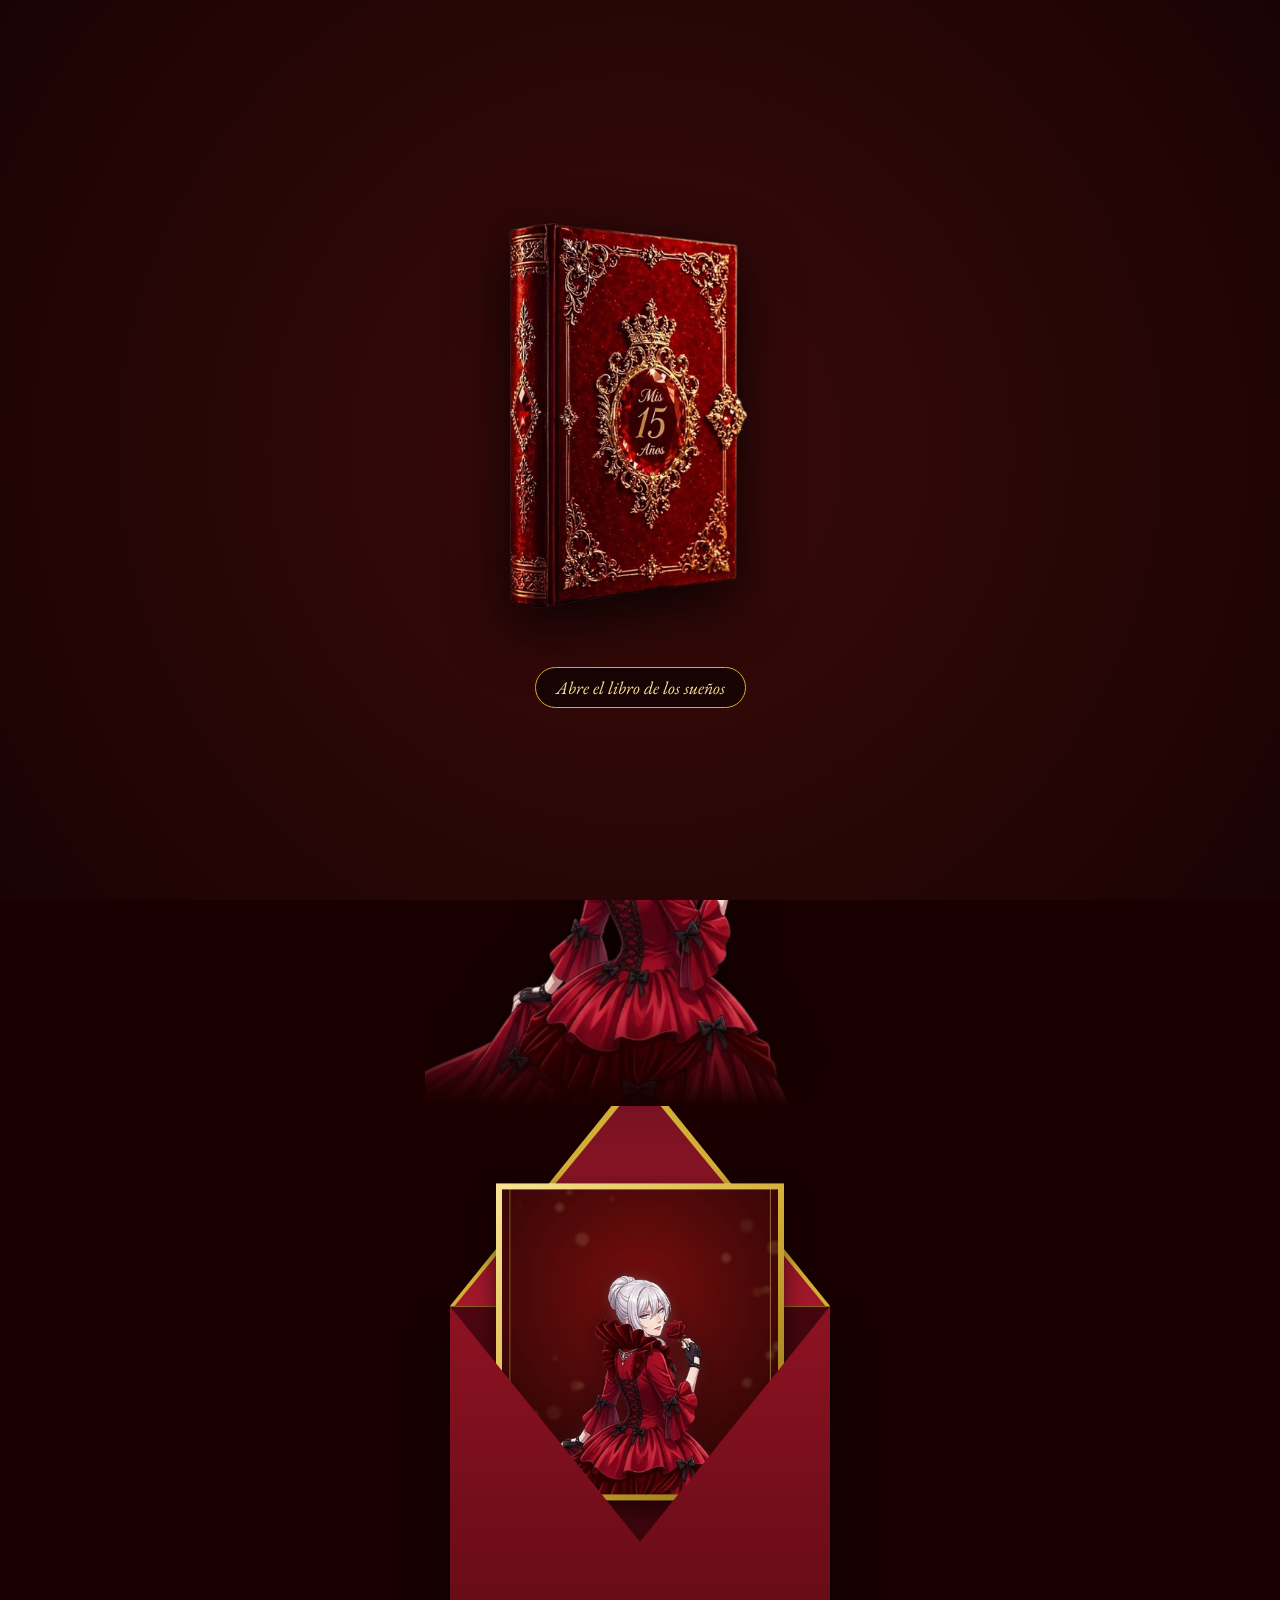
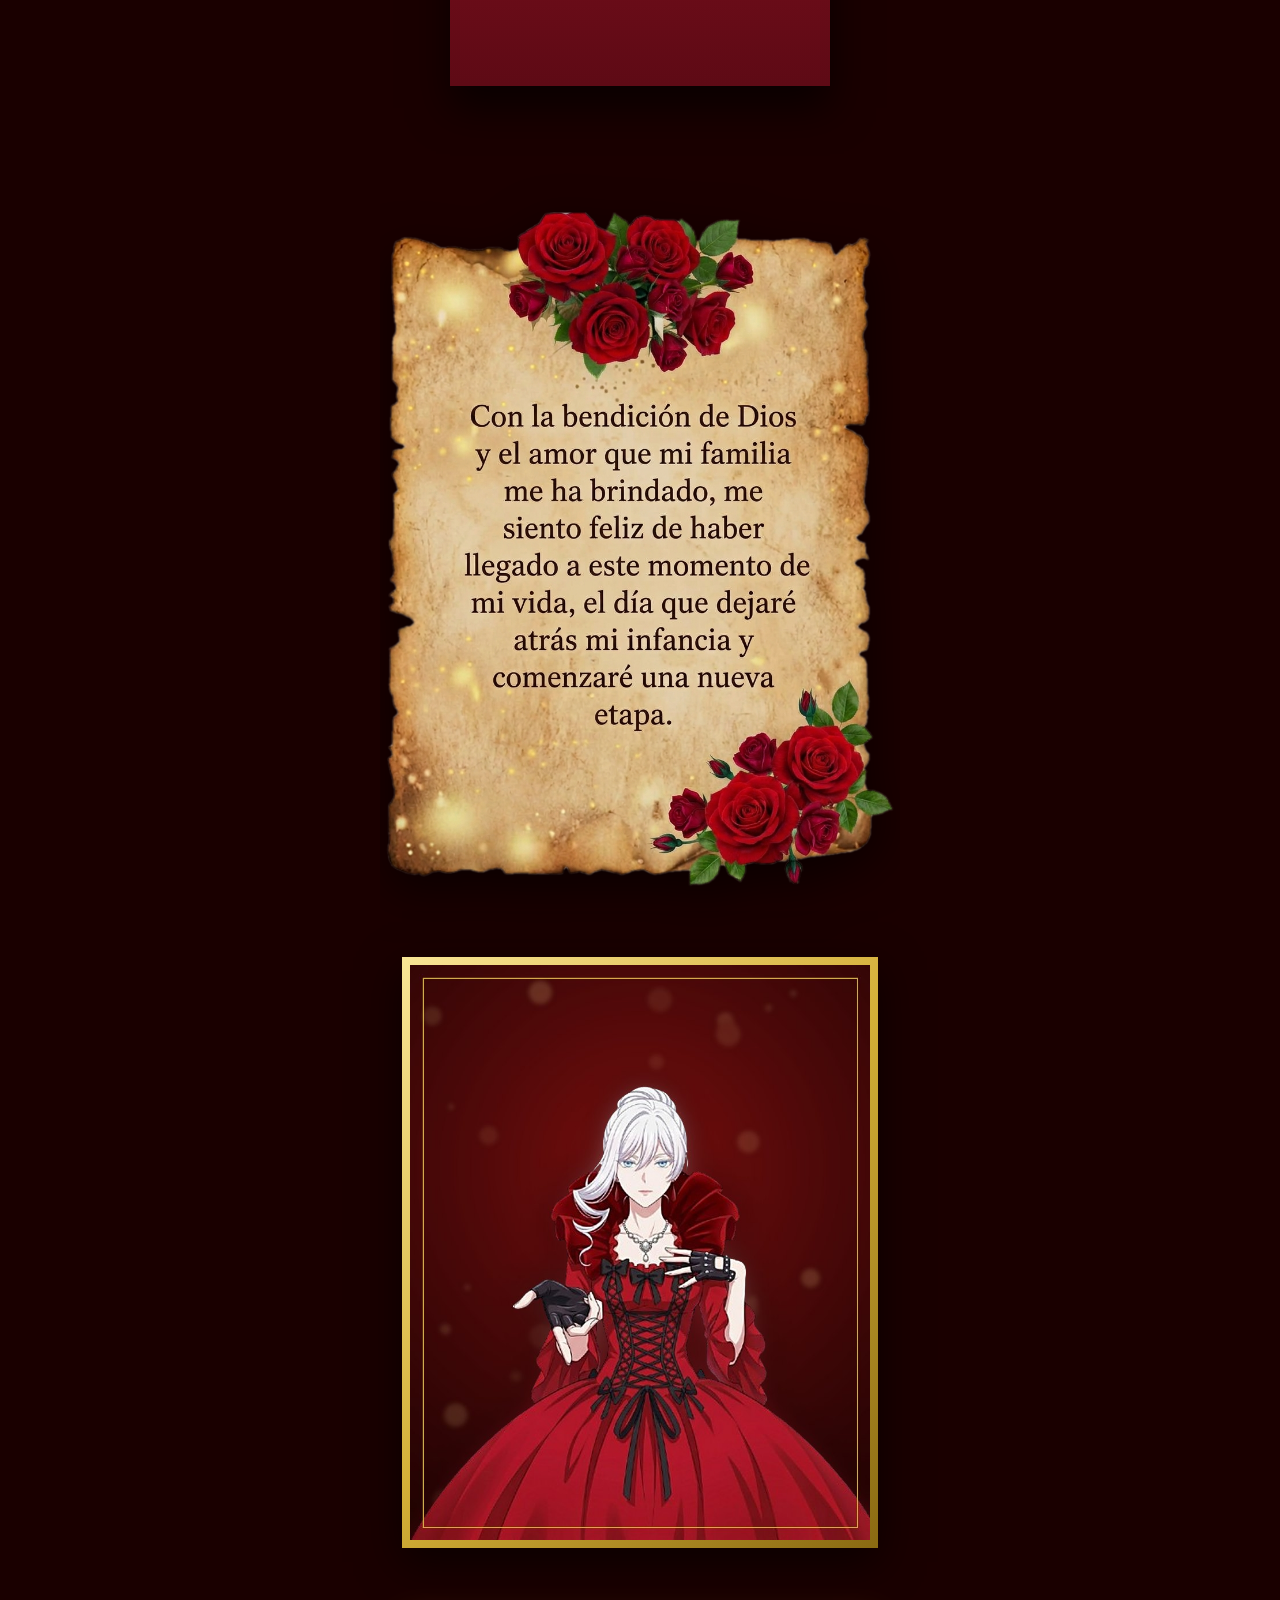
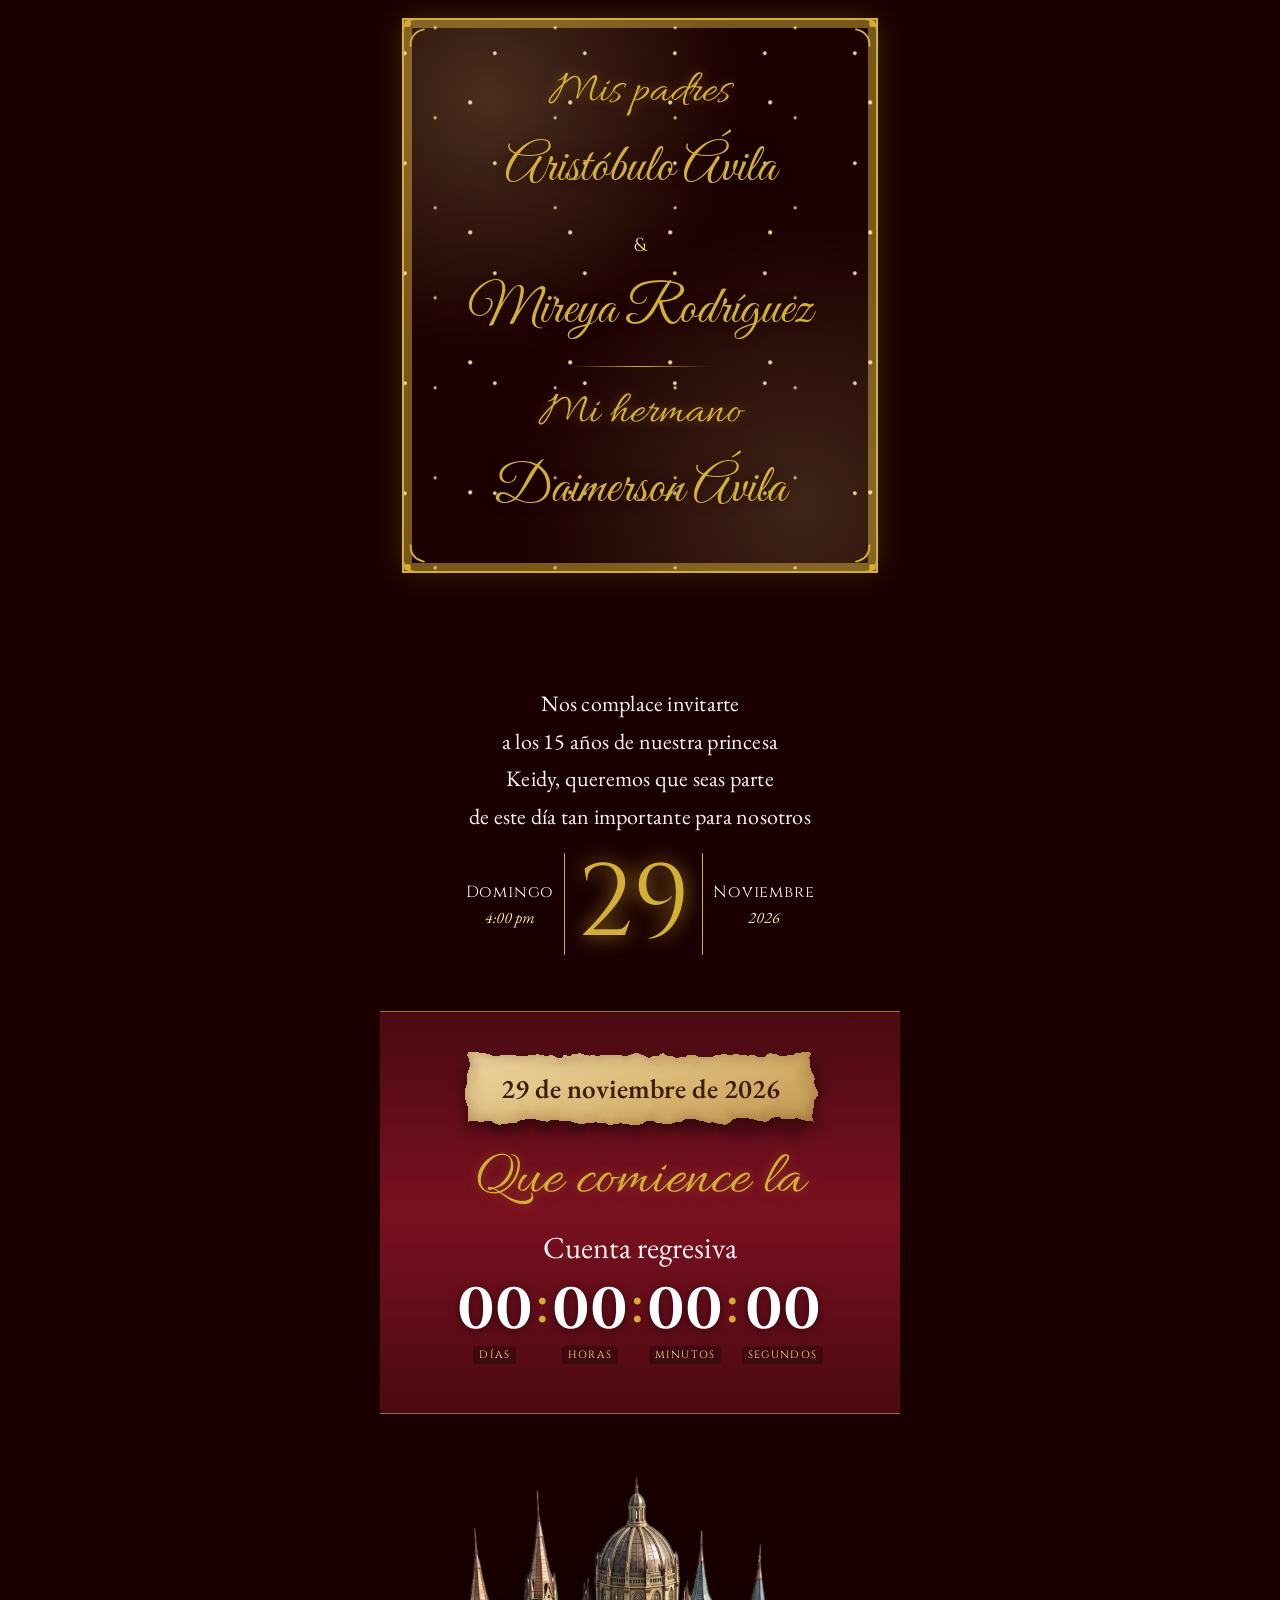
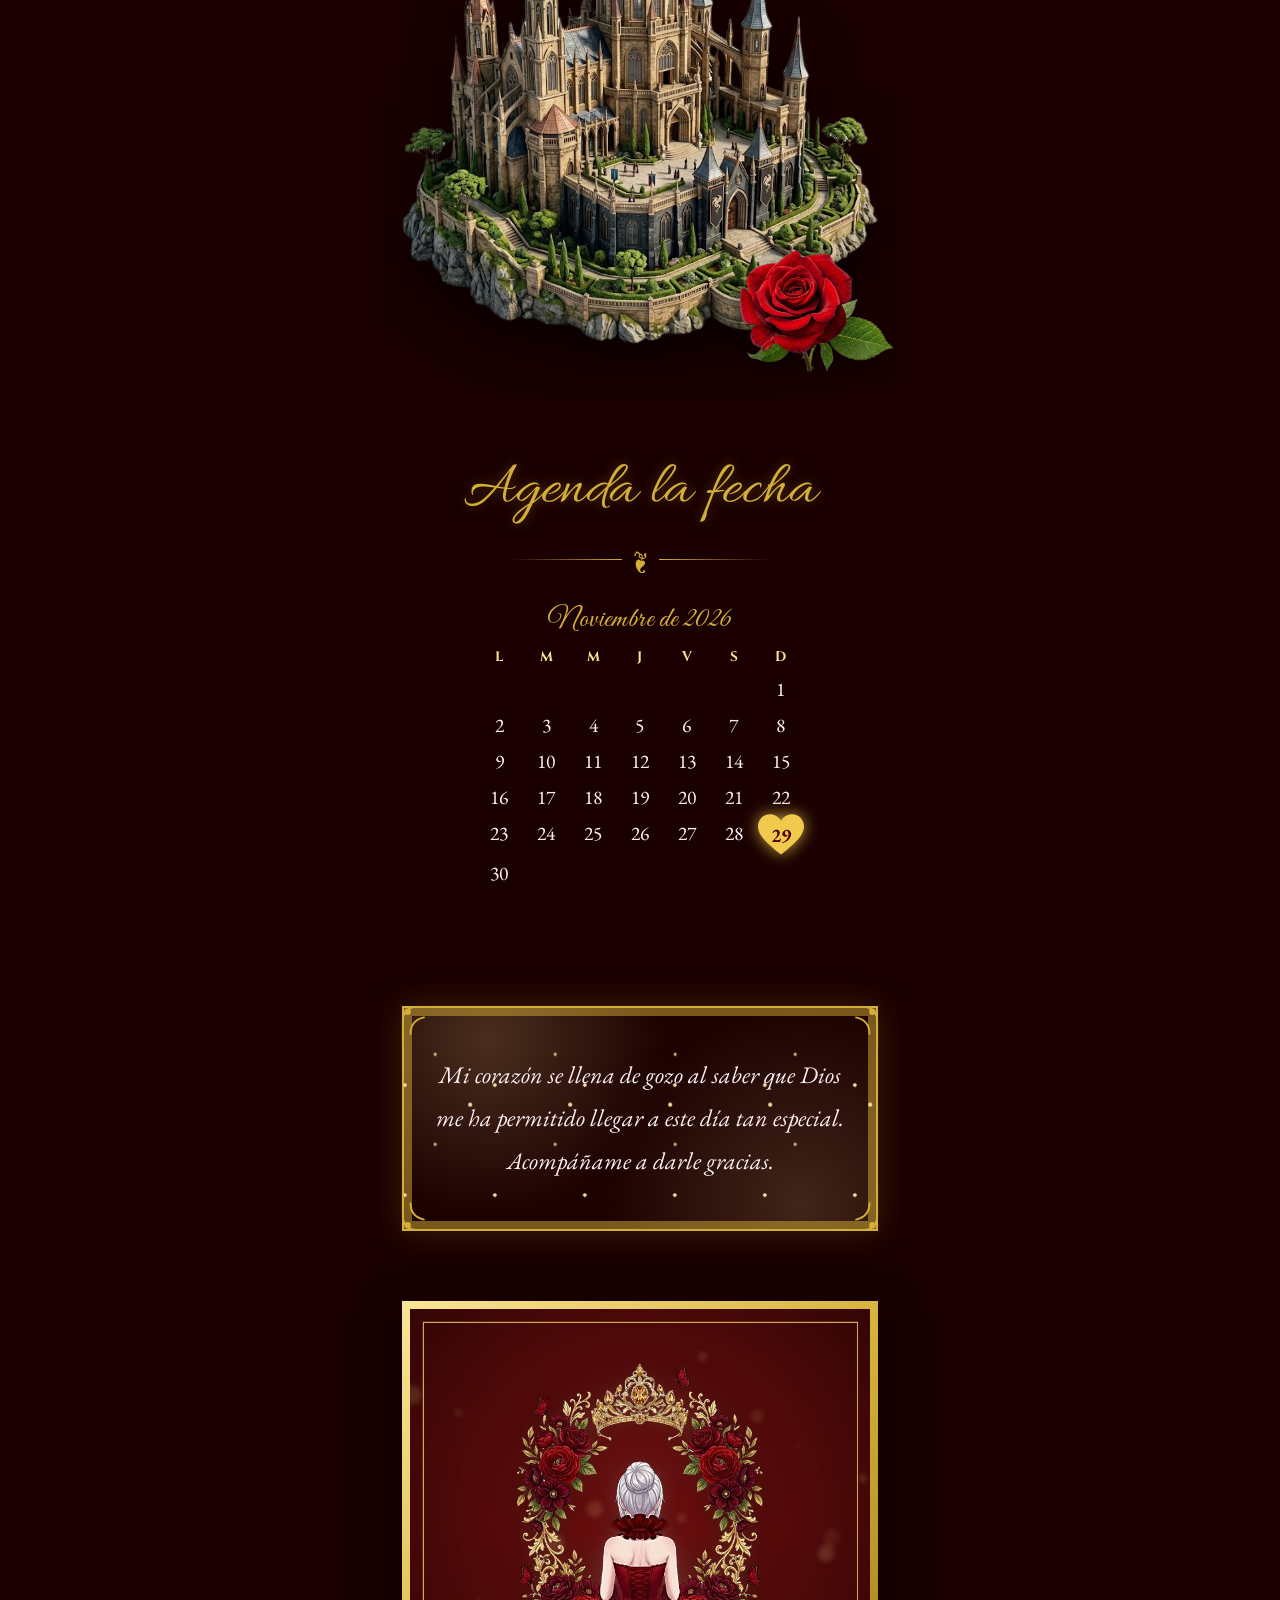
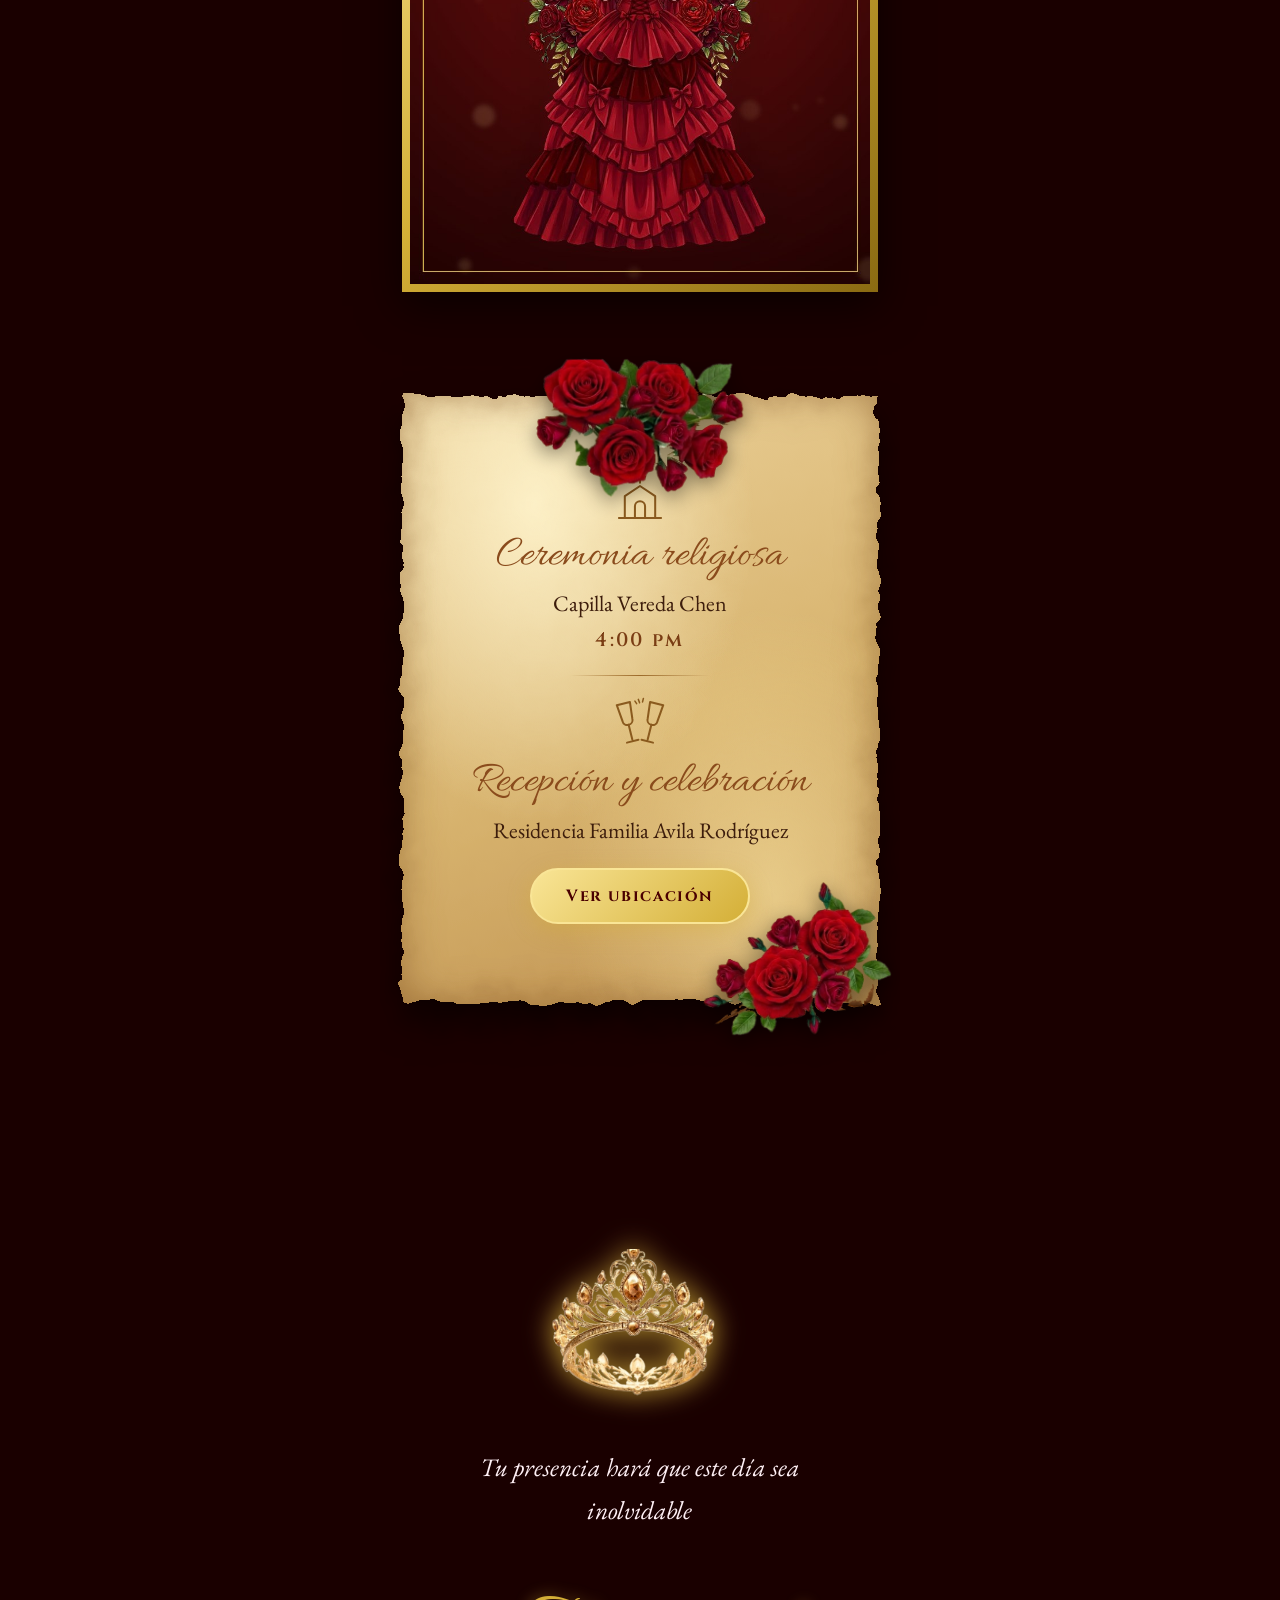
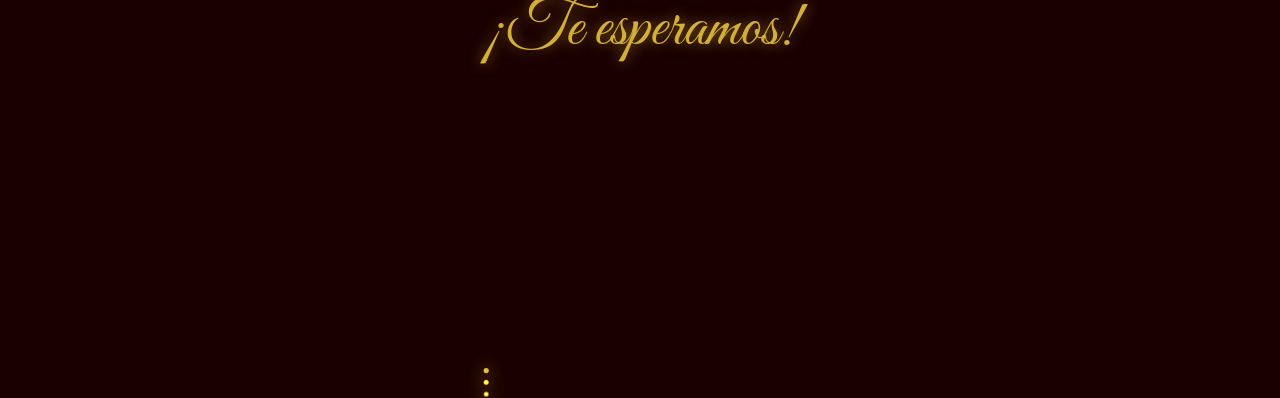
==== commit 64dd41b3: "ultimos detalles 3" ====
--- a/index.html
+++ b/index.html
@@ -164,13 +164,6 @@
     </div>
   </section>
 
-  <!-- 13. Versículo en banda -->
-  <section class="sec banda verso" data-palabras="16">
-    <blockquote class="rev">
-      <p>“Está vestida de fuerza y dignidad, y se ríe sin temor al futuro.”</p>
-      <cite>Proverbios 31:25</cite>
-    </blockquote>
-  </section>
 
   <!-- 14. Cierre con fuegos -->
   <section class="sec cierre" data-corazon>
